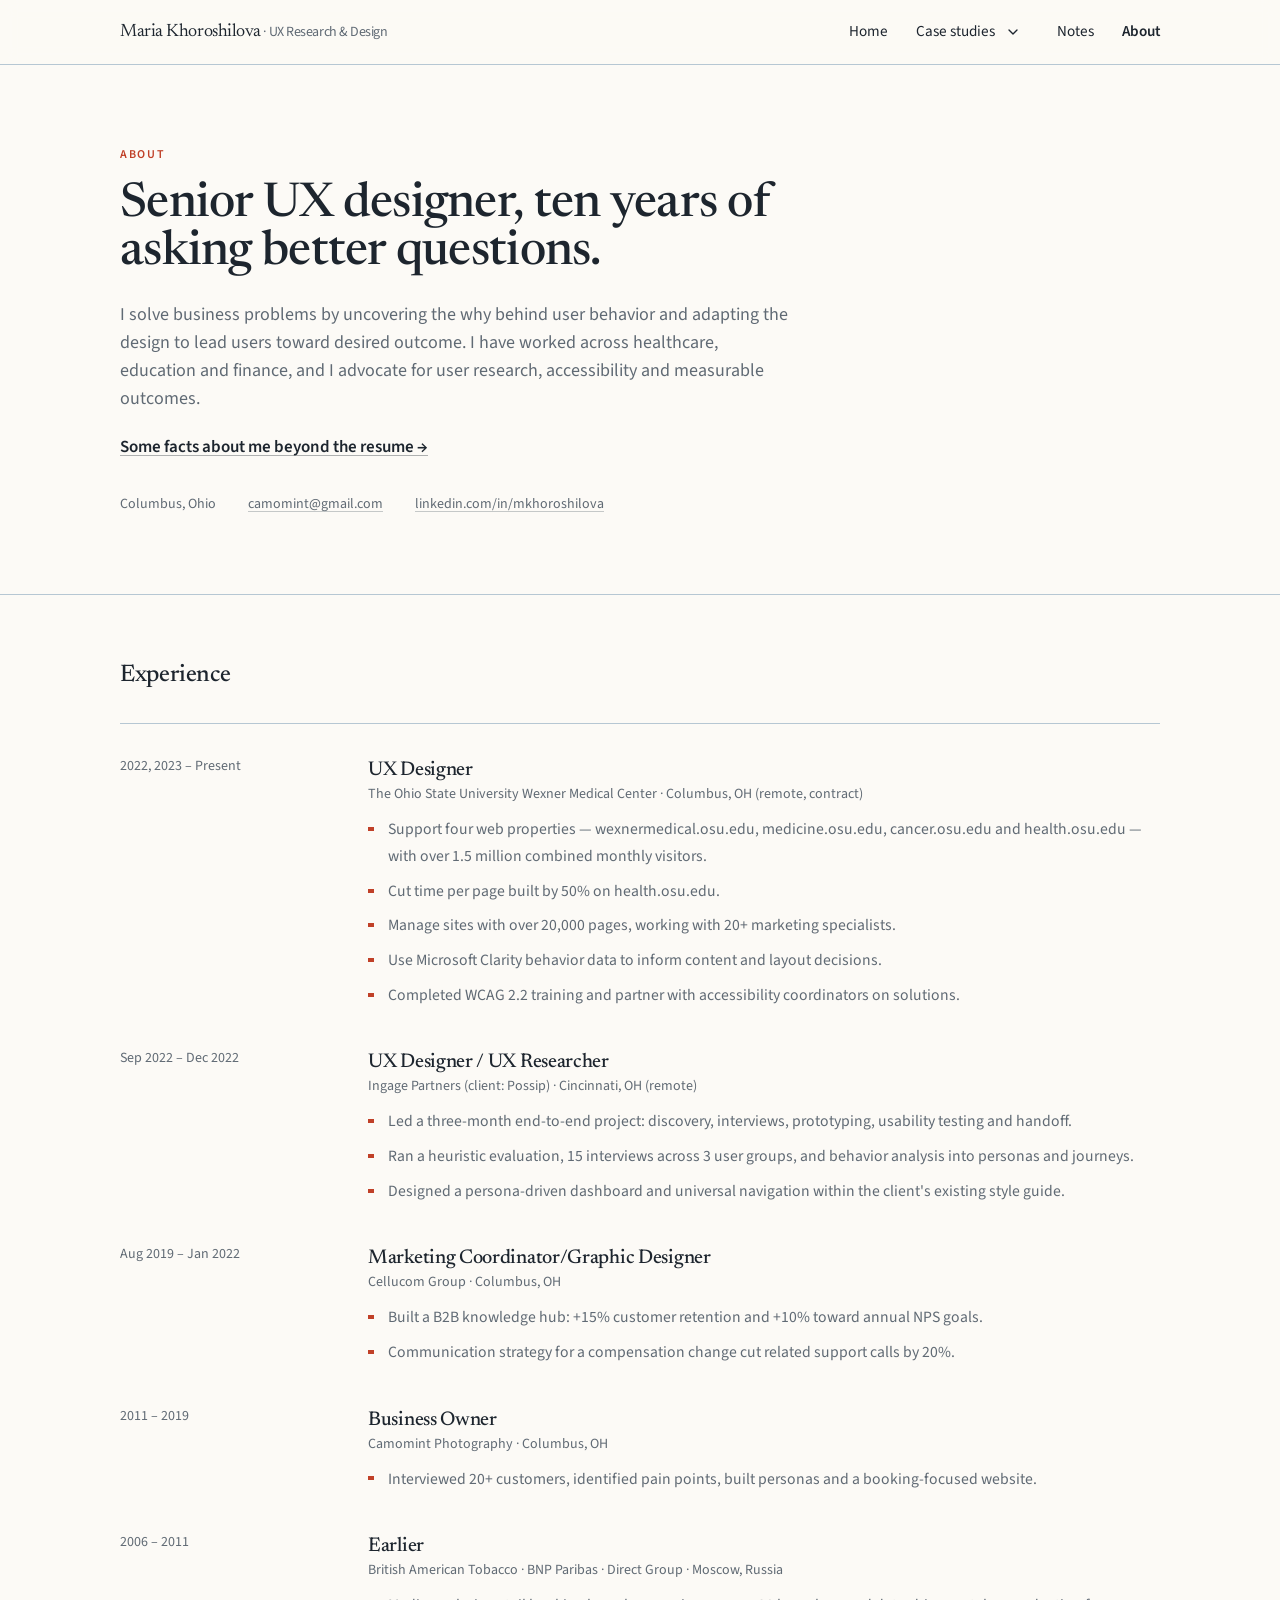
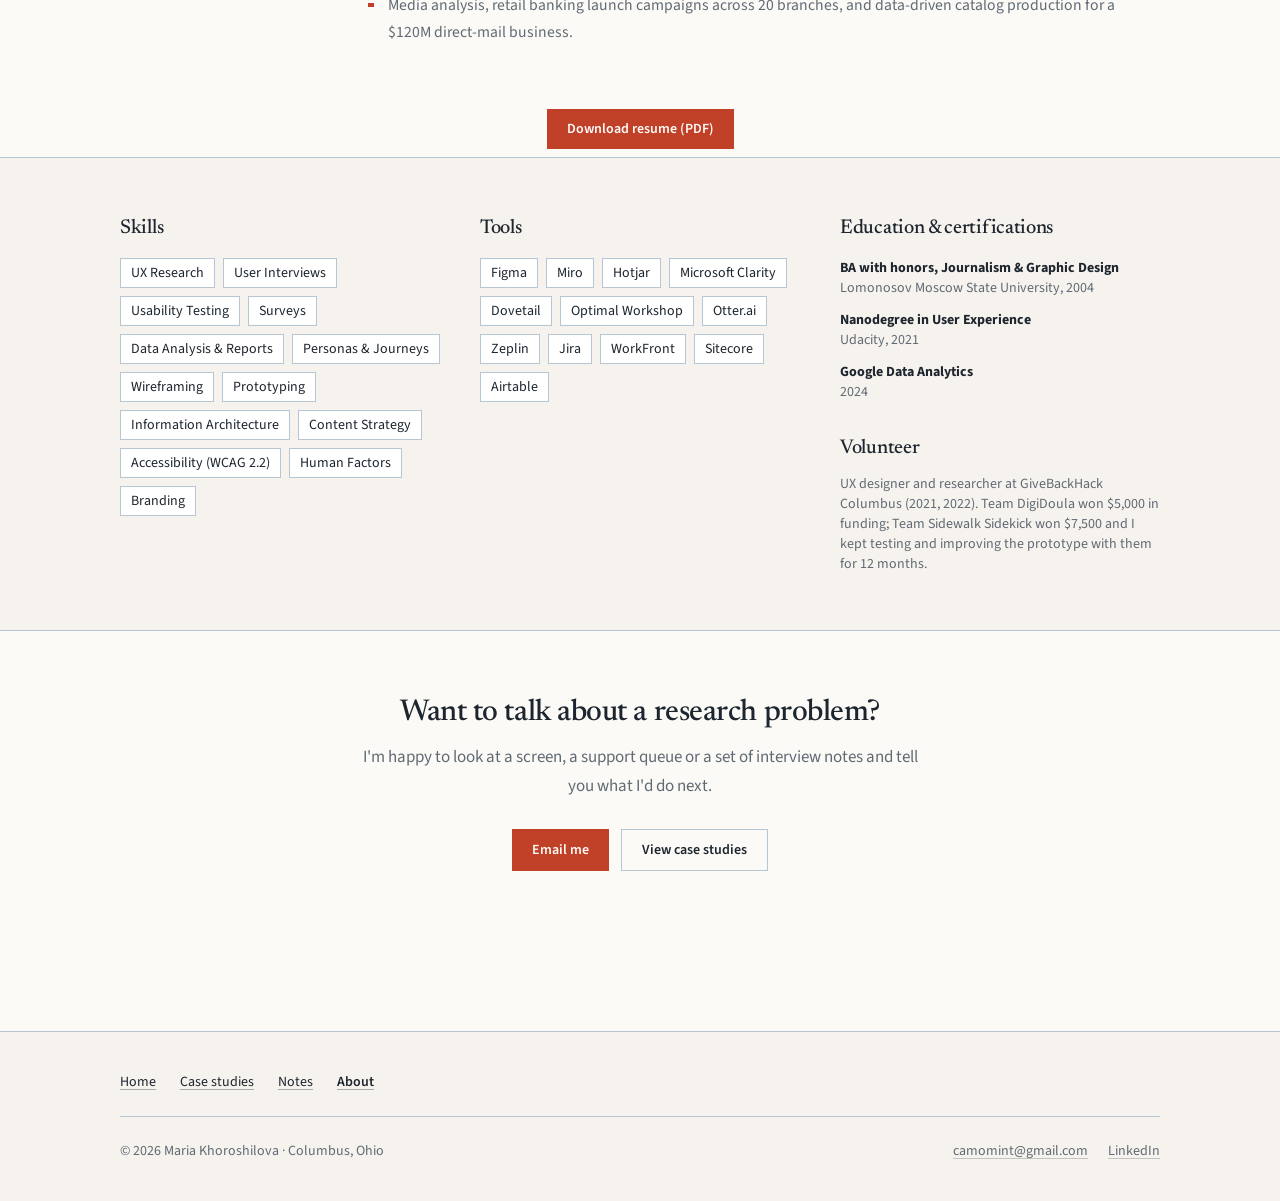
==== about/index.html @ 70b1d80d "Add files via upload Initial static website" ====
<!DOCTYPE html>
<html lang="en" data-tsd-source="/src/routes/__root.tsx:110:5"><head data-tsd-source="/src/routes/__root.tsx:111:7"><meta charset="utf-8"><meta name="viewport" content="width=device-width, initial-scale=1"><link rel="stylesheet" href="https://fonts.googleapis.com/css2?family=Newsreader:ital,opsz,wght@0,6..72,300..700;1,6..72,300..600&amp;family=Source+Sans+3:ital,wght@0,300..700;1,400&amp;display=swap" data-precedence="default"><title>About Maria Khoroshilova — UX Designer &amp; Researcher</title><meta name="author" content="Maria Khoroshilova"><meta name="description" content="Ten-plus years in UX research and design across healthcare, education and finance. Experience, tools, certifications and how I work."><meta property="og:title" content="About Maria Khoroshilova — UX Designer &amp; Researcher"><meta property="og:description" content="Ten-plus years in UX research and design across healthcare, education and finance."><meta property="og:type" content="website"><meta name="twitter:card" content="summary_large_image"><link rel="icon" href="../favicon.ico" type="image/x-icon"><link rel="preconnect" href="https://fonts.googleapis.com"><link rel="preconnect" href="https://fonts.gstatic.com" crossorigin="anonymous"><link rel="stylesheet" href="../assets/styles.css"></head><body data-tsd-source="/src/routes/__root.tsx:114:7"><div class="flex min-h-dvh flex-col" data-tsd-source="/src/routes/__root.tsx:127:7"><a href="#main-content" class="sr-only focus:not-sr-only focus:absolute focus:left-4 focus:top-4 focus:z-50 focus:rounded-sm focus:bg-primary focus:px-4 focus:py-2 focus:text-sm focus:font-semibold focus:text-primary-foreground" data-tsd-source="/src/routes/__root.tsx:128:9">Skip to main content</a><header class="border-b border-rule bg-background/90 backdrop-blur sticky top-0 z-40" data-tsd-source="/src/components/site-chrome.tsx:23:5"><div class="container-page flex h-16 items-center justify-between gap-6" data-tsd-source="/src/components/site-chrome.tsx:24:7"><a aria-label="Maria Khoroshilova — home" class="font-serif text-lg tracking-tight" data-tsd-source="/src/components/site-chrome.tsx:25:9" href="../index.html">Maria Khoroshilova<span class="hidden sm:inline text-muted-foreground font-sans text-sm" data-tsd-source="/src/components/site-chrome.tsx:31:11"> <!-- -->· UX Research &amp; Design</span></a><nav aria-label="Main" class="hidden md:flex items-center gap-7 text-[0.95rem]" data-tsd-source="/src/components/site-chrome.tsx:37:9"><a class="text-foreground hover:text-primary transition-colors" data-tsd-source="/src/components/site-chrome.tsx:63:15" href="../index.html">Home</a><div class="flex items-center gap-0.5 relative" data-tsd-source="/src/components/site-chrome.tsx:43:15"><a class="text-foreground hover:text-primary transition-colors" data-tsd-source="/src/components/site-chrome.tsx:44:17" href="../case-studies/index.html">Case studies</a><button class="inline-flex items-center justify-center gap-2 whitespace-nowrap rounded-md text-sm font-medium cursor-pointer transition-colors focus-visible:outline-none focus-visible:ring-1 focus-visible:ring-ring disabled:pointer-events-none disabled:opacity-50 disabled:cursor-not-allowed [&amp;_svg]:pointer-events-none [&amp;_svg]:size-4 [&amp;_svg]:shrink-0 h-8 w-8 text-foreground hover:bg-surface hover:text-primary" aria-label="Open case studies menu" data-tsd-source="/src/components/site-chrome.tsx:49:21" type="button" aria-haspopup="menu" aria-expanded="false" aria-controls="studies-menu" id="studies-trigger"><svg xmlns="http://www.w3.org/2000/svg" width="24" height="24" viewBox="0 0 24 24" fill="none" stroke="currentColor" stroke-width="2" stroke-linecap="round" stroke-linejoin="round" class="lucide lucide-chevron-down" aria-hidden="true" data-tsd-source="/src/components/site-chrome.tsx:50:23"><path d="m6 9 6 6 6-6"></path></svg></button><div id="studies-menu" role="menu" hidden="" class="absolute left-0 top-full z-50 mt-1 min-w-64 rounded-md border border-rule bg-background p-2 text-foreground shadow-md"><a role="menuitem" href="../work/possip/index.html" class="block rounded-sm px-3 py-2 text-sm text-foreground hover:bg-surface focus:bg-surface outline-none">Navigation: Research and design</a><a role="menuitem" href="../work/clinician-well-being-summit/index.html" class="block rounded-sm px-3 py-2 text-sm text-foreground hover:bg-surface focus:bg-surface outline-none">Adapting to design system</a></div></div><a class="text-foreground hover:text-primary transition-colors" data-tsd-source="/src/components/site-chrome.tsx:63:15" href="../blog/index.html">Notes</a><a class="text-foreground hover:text-primary transition-colors" data-tsd-source="/src/components/site-chrome.tsx:63:15" href="../about/index.html">About</a></nav><button class="inline-flex items-center justify-center gap-2 whitespace-nowrap rounded-md text-sm font-medium cursor-pointer transition-colors focus-visible:outline-none focus-visible:ring-1 focus-visible:ring-ring disabled:pointer-events-none disabled:opacity-50 disabled:cursor-not-allowed [&amp;_svg]:pointer-events-none [&amp;_svg]:size-4 [&amp;_svg]:shrink-0 border shadow-sm hover:bg-accent hover:text-accent-foreground h-9 w-9 md:hidden border-rule bg-background text-foreground" type="button" aria-expanded="false" aria-controls="mobile-nav" aria-label="Open navigation menu" data-tsd-source="/src/components/site-chrome.tsx:70:9"><svg xmlns="http://www.w3.org/2000/svg" width="24" height="24" viewBox="0 0 24 24" fill="none" stroke="currentColor" stroke-width="2" stroke-linecap="round" stroke-linejoin="round" class="lucide lucide-menu" aria-hidden="true" data-tsd-source="/src/components/site-chrome.tsx:80:46"><path d="M4 5h16"></path><path d="M4 12h16"></path><path d="M4 19h16"></path></svg></button></div><nav hidden id="mobile-nav" aria-label="Mobile" class="md:hidden border-t border-rule bg-background" data-tsd-source="/src/components/site-chrome.tsx:85:9"><div class="container-page flex flex-col py-2" data-tsd-source="/src/components/site-chrome.tsx:90:11"><div class="flex flex-col" data-tsd-source="/src/components/site-chrome.tsx:92:15"><a class="py-2 text-foreground" data-tsd-source="/src/components/site-chrome.tsx:93:15" href="../index.html">Home</a></div><div class="flex flex-col" data-tsd-source="/src/components/site-chrome.tsx:92:15"><a class="py-2 text-foreground" data-tsd-source="/src/components/site-chrome.tsx:93:15" href="../case-studies/index.html">Case studies</a><div class="flex flex-col border-l border-rule pl-4" data-tsd-source="/src/components/site-chrome.tsx:103:17"><a class="py-2 text-sm text-foreground" data-tsd-source="/src/components/site-chrome.tsx:105:21" href="../work/possip/index.html">Navigation: Research and design</a><a class="py-2 text-sm text-foreground" data-tsd-source="/src/components/site-chrome.tsx:105:21" href="../work/clinician-well-being-summit/index.html">Adapting to design system</a></div></div><div class="flex flex-col" data-tsd-source="/src/components/site-chrome.tsx:92:15"><a class="py-2 text-foreground" data-tsd-source="/src/components/site-chrome.tsx:93:15" href="../blog/index.html">Notes</a></div><div class="flex flex-col" data-tsd-source="/src/components/site-chrome.tsx:92:15"><a class="py-2 text-foreground" data-tsd-source="/src/components/site-chrome.tsx:93:15" href="../about/index.html">About</a></div></div></nav></header><main id="main-content" tabindex="-1" class="flex-1" data-tsd-source="/src/routes/__root.tsx:135:9"><!--$--><section aria-labelledby="about-intro" class="border-b border-rule" data-tsd-source="/src/routes/about.tsx:115:7"><div class="container-page py-16 md:py-20" data-tsd-source="/src/routes/about.tsx:116:9"><p class="eyebrow" data-tsd-source="/src/routes/about.tsx:117:11">About</p><h1 id="about-intro" class="mt-4 max-w-3xl text-4xl md:text-5xl" data-tsd-source="/src/routes/about.tsx:118:11">Senior UX designer, ten years of asking better questions.</h1><p class="mt-6 max-w-2xl text-lg text-muted-foreground" data-tsd-source="/src/routes/about.tsx:121:11">I solve business problems by uncovering the why behind user behavior and adapting the design to lead users toward desired outcome. I have worked across healthcare, education and finance, and I advocate for user research, accessibility and measurable outcomes.</p><p class="mt-5" data-tsd-source="/src/routes/about.tsx:127:11"><a class="font-semibold link-underline" data-tsd-source="/src/routes/about.tsx:128:13" href="../blog/some-facts-about-me-beyond-the-resume/index.html">Some facts about me beyond the resume →</a></p><div class="mt-8 flex flex-wrap gap-x-8 gap-y-2 text-sm text-muted-foreground" data-tsd-source="/src/routes/about.tsx:136:11"><span data-tsd-source="/src/routes/about.tsx:137:13">Columbus, Ohio</span><a class="link-underline" href="mailto:camomint@gmail.com" data-tsd-source="/src/routes/about.tsx:138:13">camomint@gmail.com</a><a class="link-underline" href="https://www.linkedin.com/in/mkhoroshilova" target="_blank" rel="noreferrer" aria-label="LinkedIn profile of Maria Khoroshilova (opens in a new tab)" data-tsd-source="/src/routes/about.tsx:141:13">linkedin.com/in/mkhoroshilova</a></div></div></section><section aria-labelledby="about-experience" class="container-page py-16" data-tsd-source="/src/routes/about.tsx:154:7"><h2 id="about-experience" class="text-2xl" data-tsd-source="/src/routes/about.tsx:155:9">Experience</h2><ol class="mt-8 space-y-10 border-t border-rule pt-8" data-tsd-source="/src/routes/about.tsx:156:9"><li class="grid gap-3 md:grid-cols-[13rem_1fr] md:gap-10" data-tsd-source="/src/routes/about.tsx:158:13"><div class="text-sm text-muted-foreground" data-tsd-source="/src/routes/about.tsx:159:15">2022, 2023 – Present</div><div data-tsd-source="/src/routes/about.tsx:160:15"><h3 class="text-xl" data-tsd-source="/src/routes/about.tsx:161:17">UX Designer</h3><p class="text-sm text-muted-foreground" data-tsd-source="/src/routes/about.tsx:162:17">The Ohio State University Wexner Medical Center<!-- --> · <!-- -->Columbus, OH (remote, contract)</p><ul class="mt-3 space-y-2 text-[0.98rem] text-muted-foreground" data-tsd-source="/src/routes/about.tsx:165:17"><li class="relative pl-5" data-tsd-source="/src/routes/about.tsx:167:21"><span class="absolute left-0 top-[0.7em] h-1 w-1.5 bg-primary" data-tsd-source="/src/routes/about.tsx:168:23"></span>Support four web properties — wexnermedical.osu.edu, medicine.osu.edu, cancer.osu.edu and health.osu.edu — with over 1.5 million combined monthly visitors.</li><li class="relative pl-5" data-tsd-source="/src/routes/about.tsx:167:21"><span class="absolute left-0 top-[0.7em] h-1 w-1.5 bg-primary" data-tsd-source="/src/routes/about.tsx:168:23"></span>Cut time per page built by 50% on health.osu.edu.</li><li class="relative pl-5" data-tsd-source="/src/routes/about.tsx:167:21"><span class="absolute left-0 top-[0.7em] h-1 w-1.5 bg-primary" data-tsd-source="/src/routes/about.tsx:168:23"></span>Manage sites with over 20,000 pages, working with 20+ marketing specialists.</li><li class="relative pl-5" data-tsd-source="/src/routes/about.tsx:167:21"><span class="absolute left-0 top-[0.7em] h-1 w-1.5 bg-primary" data-tsd-source="/src/routes/about.tsx:168:23"></span>Use Microsoft Clarity behavior data to inform content and layout decisions.</li><li class="relative pl-5" data-tsd-source="/src/routes/about.tsx:167:21"><span class="absolute left-0 top-[0.7em] h-1 w-1.5 bg-primary" data-tsd-source="/src/routes/about.tsx:168:23"></span>Completed WCAG 2.2 training and partner with accessibility coordinators on solutions.</li></ul></div></li><li class="grid gap-3 md:grid-cols-[13rem_1fr] md:gap-10" data-tsd-source="/src/routes/about.tsx:158:13"><div class="text-sm text-muted-foreground" data-tsd-source="/src/routes/about.tsx:159:15">Sep 2022 – Dec 2022</div><div data-tsd-source="/src/routes/about.tsx:160:15"><h3 class="text-xl" data-tsd-source="/src/routes/about.tsx:161:17">UX Designer / UX Researcher</h3><p class="text-sm text-muted-foreground" data-tsd-source="/src/routes/about.tsx:162:17">Ingage Partners (client: Possip)<!-- --> · <!-- -->Cincinnati, OH (remote)</p><ul class="mt-3 space-y-2 text-[0.98rem] text-muted-foreground" data-tsd-source="/src/routes/about.tsx:165:17"><li class="relative pl-5" data-tsd-source="/src/routes/about.tsx:167:21"><span class="absolute left-0 top-[0.7em] h-1 w-1.5 bg-primary" data-tsd-source="/src/routes/about.tsx:168:23"></span>Led a three-month end-to-end project: discovery, interviews, prototyping, usability testing and handoff.</li><li class="relative pl-5" data-tsd-source="/src/routes/about.tsx:167:21"><span class="absolute left-0 top-[0.7em] h-1 w-1.5 bg-primary" data-tsd-source="/src/routes/about.tsx:168:23"></span>Ran a heuristic evaluation, 15 interviews across 3 user groups, and behavior analysis into personas and journeys.</li><li class="relative pl-5" data-tsd-source="/src/routes/about.tsx:167:21"><span class="absolute left-0 top-[0.7em] h-1 w-1.5 bg-primary" data-tsd-source="/src/routes/about.tsx:168:23"></span>Designed a persona-driven dashboard and universal navigation within the client's existing style guide.</li></ul></div></li><li class="grid gap-3 md:grid-cols-[13rem_1fr] md:gap-10" data-tsd-source="/src/routes/about.tsx:158:13"><div class="text-sm text-muted-foreground" data-tsd-source="/src/routes/about.tsx:159:15">Aug 2019 – Jan 2022</div><div data-tsd-source="/src/routes/about.tsx:160:15"><h3 class="text-xl" data-tsd-source="/src/routes/about.tsx:161:17">Marketing Coordinator/Graphic Designer</h3><p class="text-sm text-muted-foreground" data-tsd-source="/src/routes/about.tsx:162:17">Cellucom Group<!-- --> · <!-- -->Columbus, OH</p><ul class="mt-3 space-y-2 text-[0.98rem] text-muted-foreground" data-tsd-source="/src/routes/about.tsx:165:17"><li class="relative pl-5" data-tsd-source="/src/routes/about.tsx:167:21"><span class="absolute left-0 top-[0.7em] h-1 w-1.5 bg-primary" data-tsd-source="/src/routes/about.tsx:168:23"></span>Built a B2B knowledge hub: +15% customer retention and +10% toward annual NPS goals.</li><li class="relative pl-5" data-tsd-source="/src/routes/about.tsx:167:21"><span class="absolute left-0 top-[0.7em] h-1 w-1.5 bg-primary" data-tsd-source="/src/routes/about.tsx:168:23"></span>Communication strategy for a compensation change cut related support calls by 20%.</li></ul></div></li><li class="grid gap-3 md:grid-cols-[13rem_1fr] md:gap-10" data-tsd-source="/src/routes/about.tsx:158:13"><div class="text-sm text-muted-foreground" data-tsd-source="/src/routes/about.tsx:159:15">2011 – 2019</div><div data-tsd-source="/src/routes/about.tsx:160:15"><h3 class="text-xl" data-tsd-source="/src/routes/about.tsx:161:17">Business Owner</h3><p class="text-sm text-muted-foreground" data-tsd-source="/src/routes/about.tsx:162:17">Camomint Photography<!-- --> · <!-- -->Columbus, OH</p><ul class="mt-3 space-y-2 text-[0.98rem] text-muted-foreground" data-tsd-source="/src/routes/about.tsx:165:17"><li class="relative pl-5" data-tsd-source="/src/routes/about.tsx:167:21"><span class="absolute left-0 top-[0.7em] h-1 w-1.5 bg-primary" data-tsd-source="/src/routes/about.tsx:168:23"></span>Interviewed 20+ customers, identified pain points, built personas and a booking-focused website.</li></ul></div></li><li class="grid gap-3 md:grid-cols-[13rem_1fr] md:gap-10" data-tsd-source="/src/routes/about.tsx:158:13"><div class="text-sm text-muted-foreground" data-tsd-source="/src/routes/about.tsx:159:15">2006 – 2011</div><div data-tsd-source="/src/routes/about.tsx:160:15"><h3 class="text-xl" data-tsd-source="/src/routes/about.tsx:161:17">Earlier</h3><p class="text-sm text-muted-foreground" data-tsd-source="/src/routes/about.tsx:162:17">British American Tobacco · BNP Paribas · Direct Group<!-- --> · <!-- -->Moscow, Russia</p><ul class="mt-3 space-y-2 text-[0.98rem] text-muted-foreground" data-tsd-source="/src/routes/about.tsx:165:17"><li class="relative pl-5" data-tsd-source="/src/routes/about.tsx:167:21"><span class="absolute left-0 top-[0.7em] h-1 w-1.5 bg-primary" data-tsd-source="/src/routes/about.tsx:168:23"></span>Media analysis, retail banking launch campaigns across 20 branches, and data-driven catalog production for a $120M direct-mail business.</li></ul></div></li></ol></section><section aria-label="Resume download" class="container-page pb-2 text-center" data-tsd-source="/src/routes/about.tsx:179:7"><a href="https://drive.google.com/file/d/12G4eCzjR4wd1dJ0_oxRbsht9quJ2UqW6/view?usp=sharing" target="_blank" rel="noreferrer" aria-label="Download resume as PDF from Google Drive (opens in a new tab)" class="inline-flex items-center rounded-sm bg-primary px-5 py-2.5 text-sm font-semibold text-primary-foreground hover:opacity-90 " data-tsd-source="/src/components/resume-button.tsx:6:5">Download resume (PDF)</a></section><section aria-label="Skills, tools, education and volunteering" class="border-y border-rule bg-surface" data-tsd-source="/src/routes/about.tsx:184:7"><div class="container-page grid gap-10 py-14 md:grid-cols-3" data-tsd-source="/src/routes/about.tsx:185:9"><div data-tsd-source="/src/routes/about.tsx:186:11"><h2 class="text-xl" data-tsd-source="/src/routes/about.tsx:187:13">Skills</h2><ul class="mt-4 flex flex-wrap gap-2 text-sm" data-tsd-source="/src/routes/about.tsx:188:13"><li class="border border-rule bg-card px-2.5 py-1" data-tsd-source="/src/routes/about.tsx:190:17">UX Research</li><li class="border border-rule bg-card px-2.5 py-1" data-tsd-source="/src/routes/about.tsx:190:17">User Interviews</li><li class="border border-rule bg-card px-2.5 py-1" data-tsd-source="/src/routes/about.tsx:190:17">Usability Testing</li><li class="border border-rule bg-card px-2.5 py-1" data-tsd-source="/src/routes/about.tsx:190:17">Surveys</li><li class="border border-rule bg-card px-2.5 py-1" data-tsd-source="/src/routes/about.tsx:190:17">Data Analysis &amp; Reports</li><li class="border border-rule bg-card px-2.5 py-1" data-tsd-source="/src/routes/about.tsx:190:17">Personas &amp; Journeys</li><li class="border border-rule bg-card px-2.5 py-1" data-tsd-source="/src/routes/about.tsx:190:17">Wireframing</li><li class="border border-rule bg-card px-2.5 py-1" data-tsd-source="/src/routes/about.tsx:190:17">Prototyping</li><li class="border border-rule bg-card px-2.5 py-1" data-tsd-source="/src/routes/about.tsx:190:17">Information Architecture</li><li class="border border-rule bg-card px-2.5 py-1" data-tsd-source="/src/routes/about.tsx:190:17">Content Strategy</li><li class="border border-rule bg-card px-2.5 py-1" data-tsd-source="/src/routes/about.tsx:190:17">Accessibility (WCAG 2.2)</li><li class="border border-rule bg-card px-2.5 py-1" data-tsd-source="/src/routes/about.tsx:190:17">Human Factors</li><li class="border border-rule bg-card px-2.5 py-1" data-tsd-source="/src/routes/about.tsx:190:17">Branding</li></ul></div><div data-tsd-source="/src/routes/about.tsx:196:11"><h2 class="text-xl" data-tsd-source="/src/routes/about.tsx:197:13">Tools</h2><ul class="mt-4 flex flex-wrap gap-2 text-sm" data-tsd-source="/src/routes/about.tsx:198:13"><li class="border border-rule bg-card px-2.5 py-1" data-tsd-source="/src/routes/about.tsx:200:17">Figma</li><li class="border border-rule bg-card px-2.5 py-1" data-tsd-source="/src/routes/about.tsx:200:17">Miro</li><li class="border border-rule bg-card px-2.5 py-1" data-tsd-source="/src/routes/about.tsx:200:17">Hotjar</li><li class="border border-rule bg-card px-2.5 py-1" data-tsd-source="/src/routes/about.tsx:200:17">Microsoft Clarity</li><li class="border border-rule bg-card px-2.5 py-1" data-tsd-source="/src/routes/about.tsx:200:17">Dovetail</li><li class="border border-rule bg-card px-2.5 py-1" data-tsd-source="/src/routes/about.tsx:200:17">Optimal Workshop</li><li class="border border-rule bg-card px-2.5 py-1" data-tsd-source="/src/routes/about.tsx:200:17">Otter.ai</li><li class="border border-rule bg-card px-2.5 py-1" data-tsd-source="/src/routes/about.tsx:200:17">Zeplin</li><li class="border border-rule bg-card px-2.5 py-1" data-tsd-source="/src/routes/about.tsx:200:17">Jira</li><li class="border border-rule bg-card px-2.5 py-1" data-tsd-source="/src/routes/about.tsx:200:17">WorkFront</li><li class="border border-rule bg-card px-2.5 py-1" data-tsd-source="/src/routes/about.tsx:200:17">Sitecore</li><li class="border border-rule bg-card px-2.5 py-1" data-tsd-source="/src/routes/about.tsx:200:17">Airtable</li></ul></div><div data-tsd-source="/src/routes/about.tsx:206:11"><h2 class="text-xl" data-tsd-source="/src/routes/about.tsx:207:13">Education &amp; certifications</h2><ul class="mt-4 space-y-3 text-sm text-muted-foreground" data-tsd-source="/src/routes/about.tsx:208:13"><li data-tsd-source="/src/routes/about.tsx:209:15"><strong class="text-foreground" data-tsd-source="/src/routes/about.tsx:210:17">BA with honors, Journalism &amp; Graphic Design</strong><br data-tsd-source="/src/routes/about.tsx:213:17">Lomonosov Moscow State University, 2004</li><li data-tsd-source="/src/routes/about.tsx:216:15"><strong class="text-foreground" data-tsd-source="/src/routes/about.tsx:217:17">Nanodegree in User Experience</strong><br data-tsd-source="/src/routes/about.tsx:218:17">Udacity, 2021</li><li data-tsd-source="/src/routes/about.tsx:221:15"><strong class="text-foreground" data-tsd-source="/src/routes/about.tsx:222:17">Google Data Analytics</strong><br data-tsd-source="/src/routes/about.tsx:223:17">2024</li></ul><h2 class="mt-8 text-xl" data-tsd-source="/src/routes/about.tsx:227:13">Volunteer</h2><p class="mt-3 text-sm text-muted-foreground" data-tsd-source="/src/routes/about.tsx:228:13">UX designer and researcher at GiveBackHack Columbus (2021, 2022). Team DigiDoula won $5,000 in funding; Team Sidewalk Sidekick won $7,500 and I kept testing and improving the prototype with them for 12 months.</p></div></div></section><section aria-labelledby="about-contact" class="container-page py-16 text-center" data-tsd-source="/src/routes/about.tsx:237:7"><h2 id="about-contact" class="text-3xl" data-tsd-source="/src/routes/about.tsx:238:9">Want to talk about a research problem?</h2><p class="mx-auto mt-3 max-w-xl text-muted-foreground" data-tsd-source="/src/routes/about.tsx:239:9">I'm happy to look at a screen, a support queue or a set of interview notes and tell you what I'd do next.</p><div class="mt-7 flex flex-wrap justify-center gap-3" data-tsd-source="/src/routes/about.tsx:243:9"><a href="mailto:camomint@gmail.com" class="inline-flex items-center rounded-sm bg-primary px-5 py-2.5 text-sm font-semibold text-primary-foreground hover:opacity-90" data-tsd-source="/src/routes/about.tsx:244:11">Email me</a><a class="inline-flex items-center rounded-sm border border-rule px-5 py-2.5 text-sm font-semibold hover:bg-surface" data-tsd-source="/src/routes/about.tsx:250:11" href="../case-studies/index.html">View case studies</a></div></section><!--/$--></main><footer class="mt-24 border-t border-rule bg-surface" data-tsd-source="/src/components/site-chrome.tsx:122:5"><div class="container-page flex flex-col gap-6 py-10 text-sm text-muted-foreground" data-tsd-source="/src/components/site-chrome.tsx:123:7"><nav aria-label="Footer" class="flex flex-wrap gap-x-6 gap-y-2" data-tsd-source="/src/components/site-chrome.tsx:124:9"><a class="text-foreground link-underline hover:text-primary transition-colors" data-tsd-source="/src/components/site-chrome.tsx:126:13" href="../index.html">Home</a><a class="text-foreground link-underline hover:text-primary transition-colors" data-tsd-source="/src/components/site-chrome.tsx:126:13" href="../case-studies/index.html">Case studies</a><a class="text-foreground link-underline hover:text-primary transition-colors" data-tsd-source="/src/components/site-chrome.tsx:126:13" href="../blog/index.html">Notes</a><a class="text-foreground link-underline hover:text-primary transition-colors" data-tsd-source="/src/components/site-chrome.tsx:126:13" href="../about/index.html">About</a></nav><div class="flex flex-col gap-4 border-t border-rule pt-6 sm:flex-row sm:items-center sm:justify-between" data-tsd-source="/src/components/site-chrome.tsx:137:9"><p data-tsd-source="/src/components/site-chrome.tsx:138:9">© <!-- -->2026<!-- --> Maria Khoroshilova · Columbus, Ohio</p><nav aria-label="Contact" class="flex flex-wrap gap-5" data-tsd-source="/src/components/site-chrome.tsx:139:9"><a class="link-underline" href="mailto:camomint@gmail.com" aria-label="Email Maria at camomint@gmail.com" data-tsd-source="/src/components/site-chrome.tsx:140:11">camomint@gmail.com</a><a class="link-underline" href="https://www.linkedin.com/in/mkhoroshilova" target="_blank" rel="noreferrer" aria-label="LinkedIn profile of Maria Khoroshilova (opens in a new tab)" data-tsd-source="/src/components/site-chrome.tsx:147:11">LinkedIn</a></nav></div></div></footer></div><script src="../assets/site.js" defer></script></body></html>
---- assets/styles.css ----
@layer properties {
  @supports (((-webkit-hyphens: none)) and (not (margin-trim: inline))) or ((-moz-orient: inline) and (not (color: rgb(from red r g b)))) {
  *, ::before, ::after, ::backdrop { --tw-translate-x: 0; --tw-translate-y: 0; --tw-translate-z: 0; --tw-rotate-x: initial; --tw-rotate-y: initial; --tw-rotate-z: initial; --tw-skew-x: initial; --tw-skew-y: initial; --tw-space-y-reverse: 0; --tw-space-x-reverse: 0; --tw-divide-y-reverse: 0; --tw-border-style: solid; --tw-leading: initial; --tw-font-weight: initial; --tw-tracking: initial; --tw-ordinal: initial; --tw-slashed-zero: initial; --tw-numeric-figure: initial; --tw-numeric-spacing: initial; --tw-numeric-fraction: initial; --tw-shadow: 0 0 #0000; --tw-shadow-color: initial; --tw-shadow-alpha: 100%; --tw-inset-shadow: 0 0 #0000; --tw-inset-shadow-color: initial; --tw-inset-shadow-alpha: 100%; --tw-ring-color: initial; --tw-ring-shadow: 0 0 #0000; --tw-inset-ring-color: initial; --tw-inset-ring-shadow: 0 0 #0000; --tw-ring-inset: initial; --tw-ring-offset-width: 0px; --tw-ring-offset-color: #fff; --tw-ring-offset-shadow: 0 0 #0000; --tw-outline-style: solid; --tw-blur: initial; --tw-brightness: initial; --tw-contrast: initial; --tw-grayscale: initial; --tw-hue-rotate: initial; --tw-invert: initial; --tw-opacity: initial; --tw-saturate: initial; --tw-sepia: initial; --tw-drop-shadow: initial; --tw-drop-shadow-color: initial; --tw-drop-shadow-alpha: 100%; --tw-drop-shadow-size: initial; --tw-backdrop-blur: initial; --tw-backdrop-brightness: initial; --tw-backdrop-contrast: initial; --tw-backdrop-grayscale: initial; --tw-backdrop-hue-rotate: initial; --tw-backdrop-invert: initial; --tw-backdrop-opacity: initial; --tw-backdrop-saturate: initial; --tw-backdrop-sepia: initial; --tw-duration: initial; --tw-ease: initial; --tw-content: ""; --tw-animation-delay: 0s; --tw-animation-direction: normal; --tw-animation-duration: initial; --tw-animation-fill-mode: none; --tw-animation-iteration-count: 1; --tw-enter-blur: 0; --tw-enter-opacity: 1; --tw-enter-rotate: 0; --tw-enter-scale: 1; --tw-enter-translate-x: 0; --tw-enter-translate-y: 0; --tw-exit-blur: 0; --tw-exit-opacity: 1; --tw-exit-rotate: 0; --tw-exit-scale: 1; --tw-exit-translate-x: 0; --tw-exit-translate-y: 0; }
}
}
@layer theme {
  :root, :host { --font-sans: "Source Sans 3", -apple-system, "Segoe UI", sans-serif; --font-serif: "Newsreader", Georgia, "Times New Roman", serif; --font-mono: ui-monospace, SFMono-Regular, Menlo, Monaco, Consolas, "Liberation Mono",
      "Courier New", monospace; --color-black: #000; --color-white: #fff; --spacing: .25rem; --container-sm: 24rem; --container-md: 28rem; --container-lg: 32rem; --container-xl: 36rem; --container-2xl: 42rem; --container-3xl: 48rem; --text-xs: .75rem; --text-xs--line-height: calc(1 / .75); --text-sm: .875rem; --text-sm--line-height: calc(1.25 / .875); --text-base: 1rem; --text-base--line-height: calc(1.5 / 1); --text-lg: 1.125rem; --text-lg--line-height: calc(1.75 / 1.125); --text-xl: 1.25rem; --text-xl--line-height: calc(1.75 / 1.25); --text-2xl: 1.5rem; --text-2xl--line-height: calc(2 / 1.5); --text-3xl: 1.875rem; --text-3xl--line-height: calc(2.25 / 1.875); --text-4xl: 2.25rem; --text-4xl--line-height: calc(2.5 / 2.25); --text-5xl: 3rem; --text-5xl--line-height: 1; --font-weight-normal: 400; --font-weight-medium: 500; --font-weight-semibold: 600; --tracking-tight: -.025em; --tracking-widest: .1em; --leading-tight: 1.25; --leading-snug: 1.375; --leading-relaxed: 1.625; --ease-in-out: cubic-bezier(.4, 0, .2, 1); --animate-pulse: pulse 2s cubic-bezier(.4, 0, .6, 1) infinite; --aspect-video: 16 / 9; --default-transition-duration: .15s; --default-transition-timing-function: cubic-bezier(.4, 0, .2, 1); --default-font-family: "Source Sans 3", -apple-system, "Segoe UI", sans-serif; --default-mono-font-family: var(--font-mono); --color-background: var(--background); --color-foreground: var(--foreground); --color-primary: var(--primary); --color-muted-foreground: var(--muted-foreground); --color-border: var(--border); }
}
@layer base {
  *, ::after, ::before, ::backdrop { box-sizing: border-box; border: 0px solid; margin: 0px; padding: 0px; }
  ::file-selector-button { box-sizing: border-box; border: 0px solid; margin: 0px; padding: 0px; }
  html, :host { text-size-adjust: 100%; tab-size: 4; line-height: 1.5; font-family: var(--default-font-family, -apple-system, BlinkMacSystemFont, "Segoe UI", Roboto, "Helvetica Neue", "Noto Sans", Arial, sans-serif, "Apple Color Emoji", "Segoe UI Emoji", "Segoe UI Symbol", "Noto Color Emoji"); font-feature-settings: var(--default-font-feature-settings, normal); font-variation-settings: var(--default-font-variation-settings, normal); -webkit-tap-highlight-color: transparent; }
  hr { height: 0px; color: inherit; border-top-width: 1px; }
  abbr:where([title]) { text-decoration: underline dotted; }
  h1, h2, h3, h4, h5, h6 { font-size: inherit; font-weight: inherit; }
  a { color: inherit; text-decoration: inherit; }
  b, strong { font-weight: bolder; }
  code, kbd, samp, pre { font-family: var(--default-mono-font-family, ui-monospace, SFMono-Regular, Menlo, Monaco, Consolas, "Liberation Mono", "Courier New", monospace); font-feature-settings: var(--default-mono-font-feature-settings, normal); font-variation-settings: var(--default-mono-font-variation-settings, normal); font-size: 1em; }
  small { font-size: 80%; }
  sub, sup { vertical-align: baseline; font-size: 75%; line-height: 0; position: relative; }
  sub { bottom: -0.25em; }
  sup { top: -0.5em; }
  table { text-indent: 0px; border-color: inherit; border-collapse: collapse; }
  progress { vertical-align: baseline; }
  summary { display: list-item; }
  ol, ul, menu { list-style: none; }
  img, svg, video, canvas, audio, iframe, embed, object { vertical-align: middle; display: block; }
  img, video { max-width: 100%; height: auto; }
  button, input, select, optgroup, textarea { font: inherit; letter-spacing: inherit; color: inherit; opacity: 1; background-color: rgba(0, 0, 0, 0); border-radius: 0px; }
  ::file-selector-button { font: inherit; letter-spacing: inherit; color: inherit; opacity: 1; background-color: rgba(0, 0, 0, 0); border-radius: 0px; }
  :where(select:is([multiple], [size])) optgroup { font-weight: bolder; }
  :where(select:is([multiple], [size])) optgroup option { padding-inline-start: 20px; }
  ::file-selector-button { margin-inline-end: 4px; }
  ::placeholder { opacity: 1; }
  @supports (not ((-webkit-appearance: -apple-pay-button))) or (contain-intrinsic-size: 1px) {
  ::placeholder { color: currentcolor; }
  @supports (color: color-mix(in lab, red, red)) {
  ::placeholder { color: color-mix(in oklab, currentcolor, transparent); }
}
}
  textarea { resize: vertical; }
  ::-webkit-search-decoration { appearance: none; }
  ::-webkit-date-and-time-value { min-height: 1lh; text-align: inherit; }
  ::-webkit-datetime-edit { display: inline-flex; }
  ::-webkit-datetime-edit-fields-wrapper { padding: 0px; }
  ::-webkit-datetime-edit { padding-block: 0px; }
  ::-webkit-datetime-edit-year-field { padding-block: 0px; }
  ::-webkit-datetime-edit-month-field { padding-block: 0px; }
  ::-webkit-datetime-edit-day-field { padding-block: 0px; }
  ::-webkit-datetime-edit-hour-field { padding-block: 0px; }
  ::-webkit-datetime-edit-minute-field { padding-block: 0px; }
  ::-webkit-datetime-edit-second-field { padding-block: 0px; }
  ::-webkit-datetime-edit-millisecond-field { padding-block: 0px; }
  ::-webkit-datetime-edit-meridiem-field { padding-block: 0px; }
  ::-webkit-calendar-picker-indicator { line-height: 1; }
  button, input:where([type="button"], [type="reset"], [type="submit"]) { appearance: button; }
  ::file-selector-button { appearance: button; }
  ::-webkit-inner-spin-button { height: auto; }
  ::-webkit-outer-spin-button { height: auto; }
  [hidden]:where(:not([hidden="until-found"])) { display: none !important; }
  * { border-color: var(--color-border); }
  body { background-color: var(--color-background); color: var(--color-foreground); font-family: var(--font-sans); -webkit-font-smoothing: antialiased; font-size: 1.0625rem; line-height: 1.7; overflow-x: hidden; }
  h1, h2, h3, h4 { font-family: var(--font-serif); letter-spacing: -0.015em; color: var(--color-foreground); font-weight: 500; }
  ::selection { background: var(--primary); }
  @supports (color: color-mix(in lab, red, red)) {
  ::selection { background: color-mix(in oklab, var(--primary) 22%, transparent); }
}
}
@layer components;
@layer utilities {
  .pointer-events-none { pointer-events: none; }
  .invisible { visibility: hidden; }
  .visible { visibility: visible; }
  .sr-only { clip-path: inset(50%); white-space: nowrap; border-width: 0px; width: 1px; height: 1px; margin: -1px; padding: 0px; position: absolute; overflow: hidden; }
  .absolute { position: absolute; }
  .fixed { position: fixed; }
  .relative { position: relative; }
  .sticky { position: sticky; }
  .inset-0 { inset: 0px; }
  .inset-x-0 { inset-inline: 0px; }
  .inset-y-0 { inset-block: 0px; }
  .-top-12 { top: calc(var(--spacing) * -12); }
  .top-0 { top: 0px; }
  .top-1\.5 { top: calc(var(--spacing) * 1.5); }
  .top-1\/2 { top: 50%; }
  .top-3\.5 { top: calc(var(--spacing) * 3.5); }
  .top-4 { top: calc(var(--spacing) * 4); }
  .top-\[0\.7em\] { top: 0.7em; }
  .top-\[1px\] { top: 1px; }
  .top-\[50\%\] { top: 50%; }
  .top-\[60\%\] { top: 60%; }
  .top-full { top: 100%; }
  .-right-12 { right: calc(var(--spacing) * -12); }
  .right-0 { right: 0px; }
  .right-1 { right: var(--spacing); }
  .right-2 { right: calc(var(--spacing) * 2); }
  .right-3 { right: calc(var(--spacing) * 3); }
  .right-4 { right: calc(var(--spacing) * 4); }
  .-bottom-12 { bottom: calc(var(--spacing) * -12); }
  .bottom-0 { bottom: 0px; }
  .-left-12 { left: calc(var(--spacing) * -12); }
  .left-0 { left: 0px; }
  .left-1\/2 { left: 50%; }
  .left-2 { left: calc(var(--spacing) * 2); }
  .left-\[50\%\] { left: 50%; }
  .z-10 { z-index: 10; }
  .z-20 { z-index: 20; }
  .z-40 { z-index: 40; }
  .z-50 { z-index: 50; }
  .z-\[1\] { z-index: 1; }
  .z-\[100\] { z-index: 100; }
  .container-page { width: 100%; max-width: 68rem; margin-inline: auto; padding-inline: 1.5rem; }
  .container-prose { width: 100%; max-width: 44rem; margin-inline: auto; padding-inline: 1.5rem; }
  .-mx-1 { margin-inline: calc(var(--spacing) * -1); }
  .mx-2 { margin-inline: calc(var(--spacing) * 2); }
  .mx-3\.5 { margin-inline: calc(var(--spacing) * 3.5); }
  .mx-auto { margin-inline: auto; }
  .article-body { color: var(--foreground); font-size: 1.125rem; line-height: 1.8; }
  @supports (color: color-mix(in lab, red, red)) {
  .article-body { color: color-mix(in oklab, var(--foreground) 92%, transparent); }
}
  .article-body p { margin-block: 1.15em; }
  .article-body h2 { margin-top: 2.2em; margin-bottom: 0.5em; font-size: 1.6rem; }
  .article-body h3 { margin-top: 1.8em; margin-bottom: 0.4em; font-size: 1.25rem; }
  .article-body ul { margin-block: 1.15em; padding-left: 1.35em; list-style: outside; }
  .article-body ol { margin-block: 1.15em; padding-left: 1.35em; list-style: decimal; }
  .article-body li { margin-block: 0.4em; }
  .article-body li ul { margin-block: 0.35em; list-style: circle; }
  .article-body blockquote { border-left: 3px solid var(--color-primary); font-family: var(--font-serif); color: var(--color-muted-foreground); margin-block: 1.6em; padding-left: 1.1em; font-size: 1.25rem; font-style: italic; }
  .article-body strong { font-weight: 600; }
  .my-0 { margin-block: 0px; }
  .my-0\.5 { margin-block: calc(var(--spacing) * .5); }
  .my-1 { margin-block: var(--spacing); }
  .my-8 { margin-block: calc(var(--spacing) * 8); }
  .my-10 { margin-block: calc(var(--spacing) * 10); }
  .-mt-4 { margin-top: calc(var(--spacing) * -4); }
  .mt-0\.5 { margin-top: calc(var(--spacing) * .5); }
  .mt-1 { margin-top: var(--spacing); }
  .mt-1\.5 { margin-top: calc(var(--spacing) * 1.5); }
  .mt-2 { margin-top: calc(var(--spacing) * 2); }
  .mt-3 { margin-top: calc(var(--spacing) * 3); }
  .mt-4 { margin-top: calc(var(--spacing) * 4); }
  .mt-5 { margin-top: calc(var(--spacing) * 5); }
  .mt-6 { margin-top: calc(var(--spacing) * 6); }
  .mt-7 { margin-top: calc(var(--spacing) * 7); }
  .mt-8 { margin-top: calc(var(--spacing) * 8); }
  .mt-9 { margin-top: calc(var(--spacing) * 9); }
  .mt-10 { margin-top: calc(var(--spacing) * 10); }
  .mt-12 { margin-top: calc(var(--spacing) * 12); }
  .mt-16 { margin-top: calc(var(--spacing) * 16); }
  .mt-24 { margin-top: calc(var(--spacing) * 24); }
  .mt-auto { margin-top: auto; }
  .figure-breakout { box-sizing: border-box; width: 100vw; margin-left: calc(50% - 50vw); margin-right: calc(50% - 50vw); padding-inline: 1.5rem; }
  .mr-2 { margin-right: calc(var(--spacing) * 2); }
  .mb-1 { margin-bottom: var(--spacing); }
  .-ml-4 { margin-left: calc(var(--spacing) * -4); }
  .ml-1 { margin-left: var(--spacing); }
  .ml-auto { margin-left: auto; }
  .block { display: block; }
  .flex { display: flex; }
  .grid { display: grid; }
  .hidden { display: none; }
  .inline-block { display: inline-block; }
  .inline-flex { display: inline-flex; }
  .table { display: table; }
  .aspect-\[16\/10\] { aspect-ratio: 16 / 10; }
  .aspect-square { aspect-ratio: 1 / 1; }
  .aspect-video { aspect-ratio: var(--aspect-video); }
  .size-\(--cell-size\) { width: var(--cell-size); height: var(--cell-size); }
  .size-4 { width: calc(var(--spacing) * 4); height: calc(var(--spacing) * 4); }
  .h-\(--cell-size\) { height: var(--cell-size); }
  .h-1 { height: var(--spacing); }
  .h-1\.5 { height: calc(var(--spacing) * 1.5); }
  .h-2 { height: calc(var(--spacing) * 2); }
  .h-2\.5 { height: calc(var(--spacing) * 2.5); }
  .h-3 { height: calc(var(--spacing) * 3); }
  .h-3\.5 { height: calc(var(--spacing) * 3.5); }
  .h-4 { height: calc(var(--spacing) * 4); }
  .h-5 { height: calc(var(--spacing) * 5); }
  .h-7 { height: calc(var(--spacing) * 7); }
  .h-8 { height: calc(var(--spacing) * 8); }
  .h-9 { height: calc(var(--spacing) * 9); }
  .h-10 { height: calc(var(--spacing) * 10); }
  .h-11 { height: calc(var(--spacing) * 11); }
  .h-12 { height: calc(var(--spacing) * 12); }
  .h-16 { height: calc(var(--spacing) * 16); }
  .h-\[1px\] { height: 1px; }
  .h-\[var\(--radix-navigation-menu-viewport-height\)\] { height: var(--radix-navigation-menu-viewport-height); }
  .h-\[var\(--radix-select-trigger-height\)\] { height: var(--radix-select-trigger-height); }
  .h-auto { height: auto; }
  .h-full { height: 100%; }
  .h-px { height: 1px; }
  .h-svh { height: 100svh; }
  .max-h-\(--radix-context-menu-content-available-height\) { max-height: var(--radix-context-menu-content-available-height); }
  .max-h-\(--radix-select-content-available-height\) { max-height: var(--radix-select-content-available-height); }
  .max-h-\[92vh\] { max-height: 92vh; }
  .max-h-\[300px\] { max-height: 300px; }
  .max-h-\[var\(--radix-dropdown-menu-content-available-height\)\] { max-height: var(--radix-dropdown-menu-content-available-height); }
  .min-h-0 { min-height: 0px; }
  .min-h-\[60px\] { min-height: 60px; }
  .min-h-\[60vh\] { min-height: 60vh; }
  .min-h-dvh { min-height: 100dvh; }
  .min-h-svh { min-height: 100svh; }
  .w-\(--cell-size\) { width: var(--cell-size); }
  .w-\(--sidebar-width\) { width: var(--sidebar-width); }
  .w-0 { width: 0px; }
  .w-1 { width: var(--spacing); }
  .w-1\.5 { width: calc(var(--spacing) * 1.5); }
  .w-2 { width: calc(var(--spacing) * 2); }
  .w-2\.5 { width: calc(var(--spacing) * 2.5); }
  .w-3 { width: calc(var(--spacing) * 3); }
  .w-3\.5 { width: calc(var(--spacing) * 3.5); }
  .w-3\/4 { width: 75%; }
  .w-4 { width: calc(var(--spacing) * 4); }
  .w-5 { width: calc(var(--spacing) * 5); }
  .w-7 { width: calc(var(--spacing) * 7); }
  .w-8 { width: calc(var(--spacing) * 8); }
  .w-9 { width: calc(var(--spacing) * 9); }
  .w-10 { width: calc(var(--spacing) * 10); }
  .w-11 { width: calc(var(--spacing) * 11); }
  .w-64 { width: calc(var(--spacing) * 64); }
  .w-72 { width: calc(var(--spacing) * 72); }
  .w-\[1px\] { width: 1px; }
  .w-\[100px\] { width: 100px; }
  .w-auto { width: auto; }
  .w-fit { width: fit-content; }
  .w-full { width: 100%; }
  .w-max { width: max-content; }
  .w-px { width: 1px; }
  .max-w-\(--skeleton-width\) { max-width: var(--skeleton-width); }
  .max-w-2xl { max-width: var(--container-2xl); }
  .max-w-3xl { max-width: var(--container-3xl); }
  .max-w-\[95vw\] { max-width: 95vw; }
  .max-w-\[1400px\] { max-width: 1400px; }
  .max-w-\[2400px\] { max-width: 2400px; }
  .max-w-lg { max-width: var(--container-lg); }
  .max-w-max { max-width: max-content; }
  .max-w-md { max-width: var(--container-md); }
  .max-w-xl { max-width: var(--container-xl); }
  .min-w-\(--cell-size\) { min-width: var(--cell-size); }
  .min-w-0 { min-width: 0px; }
  .min-w-5 { min-width: calc(var(--spacing) * 5); }
  .min-w-8 { min-width: calc(var(--spacing) * 8); }
  .min-w-9 { min-width: calc(var(--spacing) * 9); }
  .min-w-10 { min-width: calc(var(--spacing) * 10); }
  .min-w-64 { min-width: calc(var(--spacing) * 64); }
  .min-w-\[8rem\] { min-width: 8rem; }
  .min-w-\[12rem\] { min-width: 12rem; }
  .min-w-\[46rem\] { min-width: 46rem; }
  .min-w-\[60rem\] { min-width: 60rem; }
  .min-w-\[var\(--radix-select-trigger-width\)\] { min-width: var(--radix-select-trigger-width); }
  .flex-1 { flex: 1 1 0%; }
  .shrink-0 { flex-shrink: 0; }
  .grow { flex-grow: 1; }
  .grow-0 { flex-grow: 0; }
  .basis-full { flex-basis: 100%; }
  .caption-bottom { caption-side: bottom; }
  .border-collapse { border-collapse: collapse; }
  .origin-\(--radix-context-menu-content-transform-origin\) { transform-origin: var(--radix-context-menu-content-transform-origin); }
  .origin-\(--radix-dropdown-menu-content-transform-origin\) { transform-origin: var(--radix-dropdown-menu-content-transform-origin); }
  .origin-\(--radix-hover-card-content-transform-origin\) { transform-origin: var(--radix-hover-card-content-transform-origin); }
  .origin-\(--radix-menubar-content-transform-origin\) { transform-origin: var(--radix-menubar-content-transform-origin); }
  .origin-\(--radix-popover-content-transform-origin\) { transform-origin: var(--radix-popover-content-transform-origin); }
  .origin-\(--radix-select-content-transform-origin\) { transform-origin: var(--radix-select-content-transform-origin); }
  .origin-\(--radix-tooltip-content-transform-origin\) { transform-origin: var(--radix-tooltip-content-transform-origin); }
  .-translate-x-1\/2 { --tw-translate-x: calc(calc(1 / 2 * 100%) * -1); translate: var(--tw-translate-x) var(--tw-translate-y); }
  .-translate-x-px { --tw-translate-x: -1px; translate: var(--tw-translate-x) var(--tw-translate-y); }
  .translate-x-\[-50\%\] { --tw-translate-x: -50%; translate: var(--tw-translate-x) var(--tw-translate-y); }
  .translate-x-px { --tw-translate-x: 1px; translate: var(--tw-translate-x) var(--tw-translate-y); }
  .-translate-y-1\/2 { --tw-translate-y: calc(calc(1 / 2 * 100%) * -1); translate: var(--tw-translate-x) var(--tw-translate-y); }
  .translate-y-\[-50\%\] { --tw-translate-y: -50%; translate: var(--tw-translate-x) var(--tw-translate-y); }
  .rotate-45 { rotate: 45deg; }
  .rotate-90 { rotate: 90deg; }
  .transform { transform: var(--tw-rotate-x, ) var(--tw-rotate-y, ) var(--tw-rotate-z, ) var(--tw-skew-x, ) var(--tw-skew-y, ); }
  .animate-caret-blink { animation: 1.25s ease-out 0s infinite normal none running caret-blink; }
  .animate-in { animation: enter var(--tw-animation-duration, var(--tw-duration, .15s))var(--tw-ease, ease)var(--tw-animation-delay, 0s)var(--tw-animation-iteration-count, 1)var(--tw-animation-direction, normal)var(--tw-animation-fill-mode, none); }
  .animate-pulse { animation: var(--animate-pulse); }
  .cursor-default { cursor: default; }
  .cursor-pointer { cursor: pointer; }
  .cursor-zoom-in { cursor: zoom-in; }
  .cursor-zoom-out { cursor: zoom-out; }
  .touch-none { touch-action: none; }
  .list-decimal { list-style-type: decimal; }
  .list-none { list-style-type: none; }
  .grid-cols-2 { grid-template-columns: repeat(2, minmax(0px, 1fr)); }
  .flex-col { flex-direction: column; }
  .flex-col-reverse { flex-direction: column-reverse; }
  .flex-row { flex-direction: row; }
  .flex-wrap { flex-wrap: wrap; }
  .place-content-center { place-content: center; }
  .items-baseline { align-items: baseline; }
  .items-center { align-items: center; }
  .items-end { align-items: flex-end; }
  .items-start { align-items: flex-start; }
  .items-stretch { align-items: stretch; }
  .justify-between { justify-content: space-between; }
  .justify-center { justify-content: center; }
  .gap-0\.5 { gap: calc(var(--spacing) * .5); }
  .gap-1 { gap: var(--spacing); }
  .gap-1\.5 { gap: calc(var(--spacing) * 1.5); }
  .gap-2 { gap: calc(var(--spacing) * 2); }
  .gap-3 { gap: calc(var(--spacing) * 3); }
  .gap-4 { gap: calc(var(--spacing) * 4); }
  .gap-5 { gap: calc(var(--spacing) * 5); }
  .gap-6 { gap: calc(var(--spacing) * 6); }
  .gap-7 { gap: calc(var(--spacing) * 7); }
  .gap-8 { gap: calc(var(--spacing) * 8); }
  .gap-10 { gap: calc(var(--spacing) * 10); }
  .gap-12 { gap: calc(var(--spacing) * 12); }
  :where(.space-y-1\.5 > :not(:last-child)) { --tw-space-y-reverse: 0; margin-block-start: calc(calc(var(--spacing) * 1.5) * var(--tw-space-y-reverse)); margin-block-end: calc(calc(var(--spacing) * 1.5) * calc(1 - var(--tw-space-y-reverse))); }
  :where(.space-y-2 > :not(:last-child)) { --tw-space-y-reverse: 0; margin-block-start: calc(calc(var(--spacing) * 2) * var(--tw-space-y-reverse)); margin-block-end: calc(calc(var(--spacing) * 2) * calc(1 - var(--tw-space-y-reverse))); }
  :where(.space-y-3 > :not(:last-child)) { --tw-space-y-reverse: 0; margin-block-start: calc(calc(var(--spacing) * 3) * var(--tw-space-y-reverse)); margin-block-end: calc(calc(var(--spacing) * 3) * calc(1 - var(--tw-space-y-reverse))); }
  :where(.space-y-4 > :not(:last-child)) { --tw-space-y-reverse: 0; margin-block-start: calc(calc(var(--spacing) * 4) * var(--tw-space-y-reverse)); margin-block-end: calc(calc(var(--spacing) * 4) * calc(1 - var(--tw-space-y-reverse))); }
  :where(.space-y-5 > :not(:last-child)) { --tw-space-y-reverse: 0; margin-block-start: calc(calc(var(--spacing) * 5) * var(--tw-space-y-reverse)); margin-block-end: calc(calc(var(--spacing) * 5) * calc(1 - var(--tw-space-y-reverse))); }
  :where(.space-y-10 > :not(:last-child)) { --tw-space-y-reverse: 0; margin-block-start: calc(calc(var(--spacing) * 10) * var(--tw-space-y-reverse)); margin-block-end: calc(calc(var(--spacing) * 10) * calc(1 - var(--tw-space-y-reverse))); }
  .gap-x-3 { column-gap: calc(var(--spacing) * 3); }
  .gap-x-6 { column-gap: calc(var(--spacing) * 6); }
  .gap-x-8 { column-gap: calc(var(--spacing) * 8); }
  :where(.space-x-1 > :not(:last-child)) { --tw-space-x-reverse: 0; margin-inline-start: calc(var(--spacing) * var(--tw-space-x-reverse)); margin-inline-end: calc(var(--spacing) * calc(1 - var(--tw-space-x-reverse))); }
  .gap-y-1 { row-gap: var(--spacing); }
  .gap-y-2 { row-gap: calc(var(--spacing) * 2); }
  .gap-y-7 { row-gap: calc(var(--spacing) * 7); }
  :where(.divide-y > :not(:last-child)) { --tw-divide-y-reverse: 0; border-bottom-style: var(--tw-border-style); border-top-style: var(--tw-border-style); border-top-width: calc(1px * var(--tw-divide-y-reverse)); border-bottom-width: calc(1px * calc(1 - var(--tw-divide-y-reverse))); }
  :where(.divide-rule > :not(:last-child)) { border-color: var(--rule); }
  .self-center { align-self: center; }
  .overflow-auto { overflow: auto; }
  .overflow-hidden { overflow: hidden; }
  .overflow-x-auto { overflow-x: auto; }
  .overflow-x-hidden { overflow-x: hidden; }
  .overflow-y-auto { overflow-y: auto; }
  .rounded-\[2px\] { border-radius: 2px; }
  .rounded-\[inherit\] { border-radius: inherit; }
  .rounded-full { border-radius: 3.40282e+38px; }
  .rounded-lg { border-radius: var(--radius); }
  .rounded-md { border-radius: calc(var(--radius) - 2px); }
  .rounded-none { border-radius: 0px; }
  .rounded-sm { border-radius: calc(var(--radius) - 4px); }
  .rounded-xl { border-radius: calc(var(--radius) + 4px); }
  .rounded-t-\[10px\] { border-top-left-radius: 10px; border-top-right-radius: 10px; }
  .rounded-l-md { border-top-left-radius: calc(var(--radius) - 2px); border-bottom-left-radius: calc(var(--radius) - 2px); }
  .rounded-tl-sm { border-top-left-radius: calc(var(--radius) - 4px); }
  .rounded-r-md { border-top-right-radius: calc(var(--radius) - 2px); border-bottom-right-radius: calc(var(--radius) - 2px); }
  .border { border-style: var(--tw-border-style); border-width: 1px; }
  .border-2 { border-style: var(--tw-border-style); border-width: 2px; }
  .border-\[1\.5px\] { border-style: var(--tw-border-style); border-width: 1.5px; }
  .border-y { border-block-style: var(--tw-border-style); border-block-width: 1px; }
  .border-t { border-top-style: var(--tw-border-style); border-top-width: 1px; }
  .border-t-2 { border-top-style: var(--tw-border-style); border-top-width: 2px; }
  .border-r { border-right-style: var(--tw-border-style); border-right-width: 1px; }
  .border-b { border-bottom-style: var(--tw-border-style); border-bottom-width: 1px; }
  .border-l { border-left-style: var(--tw-border-style); border-left-width: 1px; }
  .border-l-2 { border-left-style: var(--tw-border-style); border-left-width: 2px; }
  .border-dashed { --tw-border-style: dashed; border-style: dashed; }
  .border-\(--color-border\) { border-color: var(--color-border); }
  .border-border\/50 { border-color: var(--border); }
  @supports (color: color-mix(in lab, red, red)) {
  .border-border\/50 { border-color: color-mix(in oklab, var(--border) 50%, transparent); }
}
  .border-destructive\/50 { border-color: var(--destructive); }
  @supports (color: color-mix(in lab, red, red)) {
  .border-destructive\/50 { border-color: color-mix(in oklab, var(--destructive) 50%, transparent); }
}
  .border-input { border-color: var(--input); }
  .border-primary { border-color: var(--primary); }
  .border-primary\/50 { border-color: var(--primary); }
  @supports (color: color-mix(in lab, red, red)) {
  .border-primary\/50 { border-color: color-mix(in oklab, var(--primary) 50%, transparent); }
}
  .border-rule { border-color: var(--rule); }
  .border-transparent { border-color: rgba(0, 0, 0, 0); }
  .border-t-transparent { border-top-color: rgba(0, 0, 0, 0); }
  .border-l-transparent { border-left-color: rgba(0, 0, 0, 0); }
  .bg-\(--color-bg\) { background-color: var(--color-bg); }
  .bg-accent { background-color: var(--accent); }
  .bg-background { background-color: var(--background); }
  .bg-background\/90 { background-color: var(--background); }
  @supports (color: color-mix(in lab, red, red)) {
  .bg-background\/90 { background-color: color-mix(in oklab, var(--background) 90%, transparent); }
}
  .bg-black\/80 { background-color: rgba(0, 0, 0, 0.8); }
  @supports (color: color-mix(in lab, red, red)) {
  .bg-black\/80 { background-color: color-mix(in oklab, var(--color-black) 80%, transparent); }
}
  .bg-black\/85 { background-color: rgba(0, 0, 0, 0.85); }
  @supports (color: color-mix(in lab, red, red)) {
  .bg-black\/85 { background-color: color-mix(in oklab, var(--color-black) 85%, transparent); }
}
  .bg-border { background-color: var(--border); }
  .bg-card { background-color: var(--card); }
  .bg-destructive { background-color: var(--destructive); }
  .bg-foreground { background-color: var(--foreground); }
  .bg-muted { background-color: var(--muted); }
  .bg-muted\/50 { background-color: var(--muted); }
  @supports (color: color-mix(in lab, red, red)) {
  .bg-muted\/50 { background-color: color-mix(in oklab, var(--muted) 50%, transparent); }
}
  .bg-popover { background-color: var(--popover); }
  .bg-primary { background-color: var(--primary); }
  .bg-primary\/10 { background-color: var(--primary); }
  @supports (color: color-mix(in lab, red, red)) {
  .bg-primary\/10 { background-color: color-mix(in oklab, var(--primary) 10%, transparent); }
}
  .bg-primary\/20 { background-color: var(--primary); }
  @supports (color: color-mix(in lab, red, red)) {
  .bg-primary\/20 { background-color: color-mix(in oklab, var(--primary) 20%, transparent); }
}
  .bg-secondary { background-color: var(--secondary); }
  .bg-surface { background-color: var(--surface); }
  .bg-transparent { background-color: rgba(0, 0, 0, 0); }
  .bg-white\/15 { background-color: rgba(255, 255, 255, 0.15); }
  @supports (color: color-mix(in lab, red, red)) {
  .bg-white\/15 { background-color: color-mix(in oklab, var(--color-white) 15%, transparent); }
}
  .fill-current { fill: currentcolor; }
  .fill-primary { fill: var(--primary); }
  .object-contain { object-fit: contain; }
  .p-0 { padding: 0px; }
  .p-1 { padding: var(--spacing); }
  .p-2 { padding: calc(var(--spacing) * 2); }
  .p-3 { padding: calc(var(--spacing) * 3); }
  .p-4 { padding: calc(var(--spacing) * 4); }
  .p-5 { padding: calc(var(--spacing) * 5); }
  .p-6 { padding: calc(var(--spacing) * 6); }
  .p-\[1px\] { padding: 1px; }
  .px-\(--cell-size\) { padding-inline: var(--cell-size); }
  .px-1 { padding-inline: var(--spacing); }
  .px-1\.5 { padding-inline: calc(var(--spacing) * 1.5); }
  .px-2 { padding-inline: calc(var(--spacing) * 2); }
  .px-2\.5 { padding-inline: calc(var(--spacing) * 2.5); }
  .px-3 { padding-inline: calc(var(--spacing) * 3); }
  .px-4 { padding-inline: calc(var(--spacing) * 4); }
  .px-5 { padding-inline: calc(var(--spacing) * 5); }
  .px-6 { padding-inline: calc(var(--spacing) * 6); }
  .px-8 { padding-inline: calc(var(--spacing) * 8); }
  .py-0\.5 { padding-block: calc(var(--spacing) * .5); }
  .py-1 { padding-block: var(--spacing); }
  .py-1\.5 { padding-block: calc(var(--spacing) * 1.5); }
  .py-2 { padding-block: calc(var(--spacing) * 2); }
  .py-2\.5 { padding-block: calc(var(--spacing) * 2.5); }
  .py-3 { padding-block: calc(var(--spacing) * 3); }
  .py-4 { padding-block: calc(var(--spacing) * 4); }
  .py-6 { padding-block: calc(var(--spacing) * 6); }
  .py-8 { padding-block: calc(var(--spacing) * 8); }
  .py-10 { padding-block: calc(var(--spacing) * 10); }
  .py-12 { padding-block: calc(var(--spacing) * 12); }
  .py-14 { padding-block: calc(var(--spacing) * 14); }
  .py-16 { padding-block: calc(var(--spacing) * 16); }
  .py-20 { padding-block: calc(var(--spacing) * 20); }
  .pt-0 { padding-top: 0px; }
  .pt-3 { padding-top: calc(var(--spacing) * 3); }
  .pt-4 { padding-top: calc(var(--spacing) * 4); }
  .pt-6 { padding-top: calc(var(--spacing) * 6); }
  .pt-8 { padding-top: calc(var(--spacing) * 8); }
  .pr-1 { padding-right: var(--spacing); }
  .pr-2 { padding-right: calc(var(--spacing) * 2); }
  .pr-2\.5 { padding-right: calc(var(--spacing) * 2.5); }
  .pr-8 { padding-right: calc(var(--spacing) * 8); }
  .pb-2 { padding-bottom: calc(var(--spacing) * 2); }
  .pb-3 { padding-bottom: calc(var(--spacing) * 3); }
  .pb-4 { padding-bottom: calc(var(--spacing) * 4); }
  .pl-2 { padding-left: calc(var(--spacing) * 2); }
  .pl-2\.5 { padding-left: calc(var(--spacing) * 2.5); }
  .pl-3 { padding-left: calc(var(--spacing) * 3); }
  .pl-4 { padding-left: calc(var(--spacing) * 4); }
  .pl-5 { padding-left: calc(var(--spacing) * 5); }
  .pl-6 { padding-left: calc(var(--spacing) * 6); }
  .pl-8 { padding-left: calc(var(--spacing) * 8); }
  .text-center { text-align: center; }
  .text-left { text-align: left; }
  .align-middle { vertical-align: middle; }
  .align-top { vertical-align: top; }
  .font-mono { font-family: var(--font-mono); }
  .font-sans { font-family: "Source Sans 3", -apple-system, "Segoe UI", sans-serif; }
  .font-serif { font-family: Newsreader, Georgia, "Times New Roman", serif; }
  .text-2xl { font-size: var(--text-2xl); line-height: var(--tw-leading, var(--text-2xl--line-height)); }
  .text-3xl { font-size: var(--text-3xl); line-height: var(--tw-leading, var(--text-3xl--line-height)); }
  .text-4xl { font-size: var(--text-4xl); line-height: var(--tw-leading, var(--text-4xl--line-height)); }
  .text-base { font-size: var(--text-base); line-height: var(--tw-leading, var(--text-base--line-height)); }
  .text-lg { font-size: var(--text-lg); line-height: var(--tw-leading, var(--text-lg--line-height)); }
  .text-sm { font-size: var(--text-sm); line-height: var(--tw-leading, var(--text-sm--line-height)); }
  .text-xl { font-size: var(--text-xl); line-height: var(--tw-leading, var(--text-xl--line-height)); }
  .text-xs { font-size: var(--text-xs); line-height: var(--tw-leading, var(--text-xs--line-height)); }
  .eyebrow { letter-spacing: 0.14em; text-transform: uppercase; color: var(--color-primary); font-size: 0.75rem; font-weight: 600; }
  .text-\[0\.8rem\] { font-size: 0.8rem; }
  .text-\[0\.95rem\] { font-size: 0.95rem; }
  .text-\[0\.98rem\] { font-size: 0.98rem; }
  .leading-\[1\.15\] { --tw-leading: 1.15; line-height: 1.15; }
  .leading-none { --tw-leading: 1; line-height: 1; }
  .leading-snug { --tw-leading: var(--leading-snug); line-height: var(--leading-snug); }
  .leading-tight { --tw-leading: var(--leading-tight); line-height: var(--leading-tight); }
  .font-medium { --tw-font-weight: var(--font-weight-medium); font-weight: var(--font-weight-medium); }
  .font-normal { --tw-font-weight: var(--font-weight-normal); font-weight: var(--font-weight-normal); }
  .font-semibold { --tw-font-weight: var(--font-weight-semibold); font-weight: var(--font-weight-semibold); }
  .tracking-tight { --tw-tracking: var(--tracking-tight); letter-spacing: var(--tracking-tight); }
  .tracking-widest { --tw-tracking: var(--tracking-widest); letter-spacing: var(--tracking-widest); }
  .break-words { overflow-wrap: break-word; }
  .whitespace-nowrap { white-space: nowrap; }
  .text-accent-foreground { color: var(--accent-foreground); }
  .text-card-foreground { color: var(--card-foreground); }
  .text-current { color: currentcolor; }
  .text-destructive { color: var(--destructive); }
  .text-destructive-foreground { color: var(--destructive-foreground); }
  .text-foreground { color: var(--foreground); }
  .text-muted-foreground { color: var(--muted-foreground); }
  .text-popover-foreground { color: var(--popover-foreground); }
  .text-primary { color: var(--primary); }
  .text-primary-foreground { color: var(--primary-foreground); }
  .text-secondary-foreground { color: var(--secondary-foreground); }
  .text-white { color: var(--color-white); }
  .italic { font-style: italic; }
  .tabular-nums { --tw-numeric-spacing: tabular-nums; font-variant-numeric: var(--tw-ordinal, ) var(--tw-slashed-zero, ) var(--tw-numeric-figure, ) var(--tw-numeric-spacing, ) var(--tw-numeric-fraction, ); }
  .link-underline { text-underline-offset: 3px; text-decoration: underline 1px; }
  @supports (color: color-mix(in lab, red, red)) {
  .link-underline { text-decoration-color: color-mix(in oklab, currentcolor 35%, transparent); }
}
  .link-underline { transition: text-decoration-color 0.15s; }
  .link-underline:hover { text-decoration-color: currentcolor; }
  .underline-offset-4 { text-underline-offset: 4px; }
  .opacity-0 { opacity: 0; }
  .opacity-50 { opacity: 0.5; }
  .opacity-60 { opacity: 0.6; }
  .opacity-70 { opacity: 0.7; }
  .shadow { --tw-shadow: 0 1px 3px 0 var(--tw-shadow-color, #0000001a), 0 1px 2px -1px var(--tw-shadow-color, #0000001a); box-shadow: var(--tw-inset-shadow), var(--tw-inset-ring-shadow), var(--tw-ring-offset-shadow), var(--tw-ring-shadow), var(--tw-shadow); }
  .shadow-2xl { --tw-shadow: 0 25px 50px -12px var(--tw-shadow-color, #00000040); box-shadow: var(--tw-inset-shadow), var(--tw-inset-ring-shadow), var(--tw-ring-offset-shadow), var(--tw-ring-shadow), var(--tw-shadow); }
  .shadow-\[0_0_0_1px_var\(--sidebar-border\)\] { --tw-shadow: 0 0 0 1px var(--tw-shadow-color, var(--sidebar-border)); box-shadow: var(--tw-inset-shadow), var(--tw-inset-ring-shadow), var(--tw-ring-offset-shadow), var(--tw-ring-shadow), var(--tw-shadow); }
  .shadow-lg { --tw-shadow: 0 10px 15px -3px var(--tw-shadow-color, #0000001a), 0 4px 6px -4px var(--tw-shadow-color, #0000001a); box-shadow: var(--tw-inset-shadow), var(--tw-inset-ring-shadow), var(--tw-ring-offset-shadow), var(--tw-ring-shadow), var(--tw-shadow); }
  .shadow-md { --tw-shadow: 0 4px 6px -1px var(--tw-shadow-color, #0000001a), 0 2px 4px -2px var(--tw-shadow-color, #0000001a); box-shadow: var(--tw-inset-shadow), var(--tw-inset-ring-shadow), var(--tw-ring-offset-shadow), var(--tw-ring-shadow), var(--tw-shadow); }
  .shadow-none { --tw-shadow: 0 0 #0000; box-shadow: var(--tw-inset-shadow), var(--tw-inset-ring-shadow), var(--tw-ring-offset-shadow), var(--tw-ring-shadow), var(--tw-shadow); }
  .shadow-sm { --tw-shadow: 0 1px 3px 0 var(--tw-shadow-color, #0000001a), 0 1px 2px -1px var(--tw-shadow-color, #0000001a); box-shadow: var(--tw-inset-shadow), var(--tw-inset-ring-shadow), var(--tw-ring-offset-shadow), var(--tw-ring-shadow), var(--tw-shadow); }
  .shadow-xl { --tw-shadow: 0 20px 25px -5px var(--tw-shadow-color, #0000001a), 0 8px 10px -6px var(--tw-shadow-color, #0000001a); box-shadow: var(--tw-inset-shadow), var(--tw-inset-ring-shadow), var(--tw-ring-offset-shadow), var(--tw-ring-shadow), var(--tw-shadow); }
  .shadow-xs { --tw-shadow: 0 1px 2px 0 var(--tw-shadow-color, #0000000d); box-shadow: var(--tw-inset-shadow), var(--tw-inset-ring-shadow), var(--tw-ring-offset-shadow), var(--tw-ring-shadow), var(--tw-shadow); }
  .ring-0 { --tw-ring-shadow: var(--tw-ring-inset, ) 0 0 0 calc(0px + var(--tw-ring-offset-width)) var(--tw-ring-color, currentcolor); box-shadow: var(--tw-inset-shadow), var(--tw-inset-ring-shadow), var(--tw-ring-offset-shadow), var(--tw-ring-shadow), var(--tw-shadow); }
  .ring-1 { --tw-ring-shadow: var(--tw-ring-inset, ) 0 0 0 calc(1px + var(--tw-ring-offset-width)) var(--tw-ring-color, currentcolor); box-shadow: var(--tw-inset-shadow), var(--tw-inset-ring-shadow), var(--tw-ring-offset-shadow), var(--tw-ring-shadow), var(--tw-shadow); }
  .ring-ring { --tw-ring-color: var(--ring); }
  .ring-offset-background { --tw-ring-offset-color: var(--background); }
  .outline { outline-style: var(--tw-outline-style); outline-width: 1px; }
  .filter { filter: var(--tw-blur, ) var(--tw-brightness, ) var(--tw-contrast, ) var(--tw-grayscale, ) var(--tw-hue-rotate, ) var(--tw-invert, ) var(--tw-saturate, ) var(--tw-sepia, ) var(--tw-drop-shadow, ); }
  .backdrop-blur { --tw-backdrop-blur: blur(8px); backdrop-filter: var(--tw-backdrop-blur, ) var(--tw-backdrop-brightness, ) var(--tw-backdrop-contrast, ) var(--tw-backdrop-grayscale, ) var(--tw-backdrop-hue-rotate, ) var(--tw-backdrop-invert, ) var(--tw-backdrop-opacity, ) var(--tw-backdrop-saturate, ) var(--tw-backdrop-sepia, ); }
  .transition { transition-property: color, background-color, border-color, outline-color, text-decoration-color, fill, stroke, --tw-gradient-from, --tw-gradient-via, --tw-gradient-to, opacity, box-shadow, transform, translate, scale, rotate, filter, -webkit-backdrop-filter, backdrop-filter, display, content-visibility, overlay, pointer-events; transition-timing-function: var(--tw-ease, var(--default-transition-timing-function)); transition-duration: var(--tw-duration, var(--default-transition-duration)); }
  .transition-\[left\,right\,width\] { transition-property: left, right, width; transition-timing-function: var(--tw-ease, var(--default-transition-timing-function)); transition-duration: var(--tw-duration, var(--default-transition-duration)); }
  .transition-\[margin\,opacity\] { transition-property: margin, opacity; transition-timing-function: var(--tw-ease, var(--default-transition-timing-function)); transition-duration: var(--tw-duration, var(--default-transition-duration)); }
  .transition-\[width\,height\,padding\] { transition-property: width, height, padding; transition-timing-function: var(--tw-ease, var(--default-transition-timing-function)); transition-duration: var(--tw-duration, var(--default-transition-duration)); }
  .transition-\[width\] { transition-property: width; transition-timing-function: var(--tw-ease, var(--default-transition-timing-function)); transition-duration: var(--tw-duration, var(--default-transition-duration)); }
  .transition-all { transition-property: all; transition-timing-function: var(--tw-ease, var(--default-transition-timing-function)); transition-duration: var(--tw-duration, var(--default-transition-duration)); }
  .transition-colors { transition-property: color, background-color, border-color, outline-color, text-decoration-color, fill, stroke, --tw-gradient-from, --tw-gradient-via, --tw-gradient-to; transition-timing-function: var(--tw-ease, var(--default-transition-timing-function)); transition-duration: var(--tw-duration, var(--default-transition-duration)); }
  .transition-opacity { transition-property: opacity; transition-timing-function: var(--tw-ease, var(--default-transition-timing-function)); transition-duration: var(--tw-duration, var(--default-transition-duration)); }
  .transition-transform { transition-property: transform, translate, scale, rotate; transition-timing-function: var(--tw-ease, var(--default-transition-timing-function)); transition-duration: var(--tw-duration, var(--default-transition-duration)); }
  .duration-200 { --tw-duration: .2s; transition-duration: 0.2s; }
  .duration-300 { --tw-duration: .3s; transition-duration: 0.3s; }
  .duration-1000 { --tw-duration: 1s; transition-duration: 1s; }
  .ease-in-out { --tw-ease: var(--ease-in-out); transition-timing-function: var(--ease-in-out); }
  .ease-linear { --tw-ease: linear; transition-timing-function: linear; }
  .fade-in-0 { --tw-enter-opacity: 0; }
  .outline-none { --tw-outline-style: none; outline-style: none; }
  .select-none { user-select: none; }
  .zoom-in-95 { --tw-enter-scale: .95; }
  .\[--cell-size\:2rem\] { --cell-size: 2rem; }
  .group-focus-within\/menu-item\:opacity-100:is(:where(.group\/menu-item):focus-within *) { opacity: 1; }
  @media (hover: hover) {
  .group-hover\:text-primary:is(:where(.group):hover *) { color: var(--primary); }
  .group-hover\/menu-item\:opacity-100:is(:where(.group\/menu-item):hover *) { opacity: 1; }
}
  .group-has-\[\[data-sidebar\=menu-action\]\]\/menu-item\:pr-8:is(:where(.group\/menu-item):has([data-sidebar="menu-action"]) *) { padding-right: calc(var(--spacing) * 8); }
  .group-data-\[collapsible\=icon\]\:-mt-8:is(:where(.group)[data-collapsible="icon"] *) { margin-top: calc(var(--spacing) * -8); }
  .group-data-\[collapsible\=icon\]\:hidden:is(:where(.group)[data-collapsible="icon"] *) { display: none; }
  .group-data-\[collapsible\=icon\]\:\!size-8:is(:where(.group)[data-collapsible="icon"] *) { width: calc(var(--spacing) * 8) !important; height: calc(var(--spacing) * 8) !important; }
  .group-data-\[collapsible\=icon\]\:w-\(--sidebar-width-icon\):is(:where(.group)[data-collapsible="icon"] *) { width: var(--sidebar-width-icon); }
  .group-data-\[collapsible\=icon\]\:w-\[calc\(var\(--sidebar-width-icon\)_\+_theme\(spacing\.4\)\)\]:is(:where(.group)[data-collapsible="icon"] *) { width: calc(var(--sidebar-width-icon) + 1rem); }
  .group-data-\[collapsible\=icon\]\:w-\[calc\(var\(--sidebar-width-icon\)_\+_theme\(spacing\.4\)_\+2px\)\]:is(:where(.group)[data-collapsible="icon"] *) { width: calc(var(--sidebar-width-icon) + 1rem + 2px); }
  .group-data-\[collapsible\=icon\]\:overflow-hidden:is(:where(.group)[data-collapsible="icon"] *) { overflow: hidden; }
  .group-data-\[collapsible\=icon\]\:\!p-0:is(:where(.group)[data-collapsible="icon"] *) { padding: 0px !important; }
  .group-data-\[collapsible\=icon\]\:\!p-2:is(:where(.group)[data-collapsible="icon"] *) { padding: calc(var(--spacing) * 2) !important; }
  .group-data-\[collapsible\=icon\]\:opacity-0:is(:where(.group)[data-collapsible="icon"] *) { opacity: 0; }
  .group-data-\[collapsible\=offcanvas\]\:right-\[calc\(var\(--sidebar-width\)\*-1\)\]:is(:where(.group)[data-collapsible="offcanvas"] *) { right: calc(var(--sidebar-width) * -1); }
  .group-data-\[collapsible\=offcanvas\]\:left-\[calc\(var\(--sidebar-width\)\*-1\)\]:is(:where(.group)[data-collapsible="offcanvas"] *) { left: calc(var(--sidebar-width) * -1); }
  .group-data-\[collapsible\=offcanvas\]\:w-0:is(:where(.group)[data-collapsible="offcanvas"] *) { width: 0px; }
  .group-data-\[collapsible\=offcanvas\]\:translate-x-0:is(:where(.group)[data-collapsible="offcanvas"] *) { --tw-translate-x: 0px; translate: var(--tw-translate-x) var(--tw-translate-y); }
  .group-data-\[focused\=true\]\/day\:relative:is(:where(.group\/day)[data-focused="true"] *) { position: relative; }
  .group-data-\[focused\=true\]\/day\:z-10:is(:where(.group\/day)[data-focused="true"] *) { z-index: 10; }
  .group-data-\[focused\=true\]\/day\:border-ring:is(:where(.group\/day)[data-focused="true"] *) { border-color: var(--ring); }
  .group-data-\[focused\=true\]\/day\:ring-\[3px\]:is(:where(.group\/day)[data-focused="true"] *) { --tw-ring-shadow: var(--tw-ring-inset, ) 0 0 0 calc(3px + var(--tw-ring-offset-width)) var(--tw-ring-color, currentcolor); box-shadow: var(--tw-inset-shadow), var(--tw-inset-ring-shadow), var(--tw-ring-offset-shadow), var(--tw-ring-shadow), var(--tw-shadow); }
  .group-data-\[focused\=true\]\/day\:ring-ring\/50:is(:where(.group\/day)[data-focused="true"] *) { --tw-ring-color: var(--ring); }
  @supports (color: color-mix(in lab, red, red)) {
  .group-data-\[focused\=true\]\/day\:ring-ring\/50:is(:where(.group\/day)[data-focused="true"] *) { --tw-ring-color: color-mix(in oklab, var(--ring) 50%, transparent); }
}
  .group-data-\[side\=left\]\:-right-4:is(:where(.group)[data-side="left"] *) { right: calc(var(--spacing) * -4); }
  .group-data-\[side\=left\]\:border-r:is(:where(.group)[data-side="left"] *) { border-right-style: var(--tw-border-style); border-right-width: 1px; }
  .group-data-\[side\=right\]\:left-0:is(:where(.group)[data-side="right"] *) { left: 0px; }
  .group-data-\[side\=right\]\:rotate-180:is(:where(.group)[data-side="right"] *) { rotate: 180deg; }
  .group-data-\[side\=right\]\:border-l:is(:where(.group)[data-side="right"] *) { border-left-style: var(--tw-border-style); border-left-width: 1px; }
  .group-data-\[state\=open\]\:rotate-180:is(:where(.group)[data-state="open"] *) { rotate: 180deg; }
  .group-data-\[variant\=floating\]\:rounded-lg:is(:where(.group)[data-variant="floating"] *) { border-radius: var(--radius); }
  .group-data-\[variant\=floating\]\:border:is(:where(.group)[data-variant="floating"] *) { border-style: var(--tw-border-style); border-width: 1px; }
  .group-data-\[variant\=floating\]\:shadow:is(:where(.group)[data-variant="floating"] *) { --tw-shadow: 0 1px 3px 0 var(--tw-shadow-color, #0000001a), 0 1px 2px -1px var(--tw-shadow-color, #0000001a); box-shadow: var(--tw-inset-shadow), var(--tw-inset-ring-shadow), var(--tw-ring-offset-shadow), var(--tw-ring-shadow), var(--tw-shadow); }
  .group-\[\.toast\]\:bg-muted:is(:where(.group).toast *) { background-color: var(--muted); }
  .group-\[\.toast\]\:bg-primary:is(:where(.group).toast *) { background-color: var(--primary); }
  .group-\[\.toast\]\:text-muted-foreground:is(:where(.group).toast *) { color: var(--muted-foreground); }
  .group-\[\.toast\]\:text-primary-foreground:is(:where(.group).toast *) { color: var(--primary-foreground); }
  .group-\[\.toaster\]\:border-border:is(:where(.group).toaster *) { border-color: var(--border); }
  .group-\[\.toaster\]\:bg-background:is(:where(.group).toaster *) { background-color: var(--background); }
  .group-\[\.toaster\]\:text-foreground:is(:where(.group).toaster *) { color: var(--foreground); }
  .group-\[\.toaster\]\:shadow-lg:is(:where(.group).toaster *) { --tw-shadow: 0 10px 15px -3px var(--tw-shadow-color, #0000001a), 0 4px 6px -4px var(--tw-shadow-color, #0000001a); box-shadow: var(--tw-inset-shadow), var(--tw-inset-ring-shadow), var(--tw-ring-offset-shadow), var(--tw-ring-shadow), var(--tw-shadow); }
  .peer-disabled\:cursor-not-allowed:is(:where(.peer):disabled ~ *) { cursor: not-allowed; }
  .peer-disabled\:opacity-70:is(:where(.peer):disabled ~ *) { opacity: 0.7; }
  .peer-data-\[size\=default\]\/menu-button\:top-1\.5:is(:where(.peer\/menu-button)[data-size="default"] ~ *) { top: calc(var(--spacing) * 1.5); }
  .peer-data-\[size\=lg\]\/menu-button\:top-2\.5:is(:where(.peer\/menu-button)[data-size="lg"] ~ *) { top: calc(var(--spacing) * 2.5); }
  .peer-data-\[size\=sm\]\/menu-button\:top-1:is(:where(.peer\/menu-button)[data-size="sm"] ~ *) { top: var(--spacing); }
  .file\:border-0::file-selector-button { border-style: var(--tw-border-style); border-width: 0px; }
  .file\:bg-transparent::file-selector-button { background-color: rgba(0, 0, 0, 0); }
  .file\:text-sm::file-selector-button { font-size: var(--text-sm); line-height: var(--tw-leading, var(--text-sm--line-height)); }
  .file\:font-medium::file-selector-button { --tw-font-weight: var(--font-weight-medium); font-weight: var(--font-weight-medium); }
  .file\:text-foreground::file-selector-button { color: var(--foreground); }
  .placeholder\:text-muted-foreground::placeholder { color: var(--muted-foreground); }
  .after\:absolute::after { content: var(--tw-content); position: absolute; }
  .after\:-inset-2::after { content: var(--tw-content); inset: calc(var(--spacing) * -2); }
  .after\:inset-y-0::after { content: var(--tw-content); inset-block: 0px; }
  .after\:left-1\/2::after { content: var(--tw-content); left: 50%; }
  .after\:w-1::after { content: var(--tw-content); width: var(--spacing); }
  .after\:w-\[2px\]::after { content: var(--tw-content); width: 2px; }
  .after\:-translate-x-1\/2::after { content: var(--tw-content); --tw-translate-x: calc(calc(1 / 2 * 100%) * -1); translate: var(--tw-translate-x) var(--tw-translate-y); }
  .group-data-\[collapsible\=offcanvas\]\:after\:left-full:is(:where(.group)[data-collapsible="offcanvas"] *)::after { content: var(--tw-content); left: 100%; }
  .first\:rounded-l-md:first-child { border-top-left-radius: calc(var(--radius) - 2px); border-bottom-left-radius: calc(var(--radius) - 2px); }
  .first\:border-l:first-child { border-left-style: var(--tw-border-style); border-left-width: 1px; }
  .last\:rounded-r-md:last-child { border-top-right-radius: calc(var(--radius) - 2px); border-bottom-right-radius: calc(var(--radius) - 2px); }
  .last\:border-0:last-child { border-style: var(--tw-border-style); border-width: 0px; }
  @media (hover: hover) {
  .hover\:bg-accent:hover { background-color: var(--accent); }
  .hover\:bg-destructive\/80:hover { background-color: var(--destructive); }
  @supports (color: color-mix(in lab, red, red)) {
  .hover\:bg-destructive\/80:hover { background-color: color-mix(in oklab, var(--destructive) 80%, transparent); }
}
  .hover\:bg-destructive\/90:hover { background-color: var(--destructive); }
  @supports (color: color-mix(in lab, red, red)) {
  .hover\:bg-destructive\/90:hover { background-color: color-mix(in oklab, var(--destructive) 90%, transparent); }
}
  .hover\:bg-muted:hover, .hover\:bg-muted\/50:hover { background-color: var(--muted); }
  @supports (color: color-mix(in lab, red, red)) {
  .hover\:bg-muted\/50:hover { background-color: color-mix(in oklab, var(--muted) 50%, transparent); }
}
  .hover\:bg-primary\/80:hover { background-color: var(--primary); }
  @supports (color: color-mix(in lab, red, red)) {
  .hover\:bg-primary\/80:hover { background-color: color-mix(in oklab, var(--primary) 80%, transparent); }
}
  .hover\:bg-primary\/90:hover { background-color: var(--primary); }
  @supports (color: color-mix(in lab, red, red)) {
  .hover\:bg-primary\/90:hover { background-color: color-mix(in oklab, var(--primary) 90%, transparent); }
}
  .hover\:bg-secondary\/80:hover { background-color: var(--secondary); }
  @supports (color: color-mix(in lab, red, red)) {
  .hover\:bg-secondary\/80:hover { background-color: color-mix(in oklab, var(--secondary) 80%, transparent); }
}
  .hover\:bg-surface:hover { background-color: var(--surface); }
  .hover\:bg-white\/25:hover { background-color: rgba(255, 255, 255, 0.25); }
  @supports (color: color-mix(in lab, red, red)) {
  .hover\:bg-white\/25:hover { background-color: color-mix(in oklab, var(--color-white) 25%, transparent); }
}
  .hover\:text-accent-foreground:hover { color: var(--accent-foreground); }
  .hover\:text-foreground:hover { color: var(--foreground); }
  .hover\:text-muted-foreground:hover { color: var(--muted-foreground); }
  .hover\:text-primary:hover { color: var(--primary); }
  .hover\:underline:hover { text-decoration-line: underline; }
  .hover\:opacity-90:hover { opacity: 0.9; }
  .hover\:opacity-100:hover { opacity: 1; }
  .hover\:shadow-\[0_0_0_1px_var\(--sidebar-accent\)\]:hover { --tw-shadow: 0 0 0 1px var(--tw-shadow-color, var(--sidebar-accent)); box-shadow: var(--tw-inset-shadow), var(--tw-inset-ring-shadow), var(--tw-ring-offset-shadow), var(--tw-ring-shadow), var(--tw-shadow); }
}
  .focus\:not-sr-only:focus { clip-path: none; white-space: normal; width: auto; height: auto; margin: 0px; padding: 0px; position: static; overflow: visible; }
  .focus\:absolute:focus { position: absolute; }
  .focus\:top-4:focus { top: calc(var(--spacing) * 4); }
  .focus\:left-4:focus { left: calc(var(--spacing) * 4); }
  .focus\:z-50:focus { z-index: 50; }
  .focus\:rounded-sm:focus { border-radius: calc(var(--radius) - 4px); }
  .focus\:bg-accent:focus { background-color: var(--accent); }
  .focus\:bg-primary:focus { background-color: var(--primary); }
  .focus\:bg-surface:focus { background-color: var(--surface); }
  .focus\:px-4:focus { padding-inline: calc(var(--spacing) * 4); }
  .focus\:py-2:focus { padding-block: calc(var(--spacing) * 2); }
  .focus\:text-sm:focus { font-size: var(--text-sm); line-height: var(--tw-leading, var(--text-sm--line-height)); }
  .focus\:font-semibold:focus { --tw-font-weight: var(--font-weight-semibold); font-weight: var(--font-weight-semibold); }
  .focus\:text-accent-foreground:focus { color: var(--accent-foreground); }
  .focus\:text-foreground:focus { color: var(--foreground); }
  .focus\:text-primary-foreground:focus { color: var(--primary-foreground); }
  .focus\:ring-1:focus { --tw-ring-shadow: var(--tw-ring-inset, ) 0 0 0 calc(1px + var(--tw-ring-offset-width)) var(--tw-ring-color, currentcolor); box-shadow: var(--tw-inset-shadow), var(--tw-inset-ring-shadow), var(--tw-ring-offset-shadow), var(--tw-ring-shadow), var(--tw-shadow); }
  .focus\:ring-2:focus { --tw-ring-shadow: var(--tw-ring-inset, ) 0 0 0 calc(2px + var(--tw-ring-offset-width)) var(--tw-ring-color, currentcolor); box-shadow: var(--tw-inset-shadow), var(--tw-inset-ring-shadow), var(--tw-ring-offset-shadow), var(--tw-ring-shadow), var(--tw-shadow); }
  .focus\:ring-ring:focus { --tw-ring-color: var(--ring); }
  .focus\:ring-offset-2:focus { --tw-ring-offset-width: 2px; --tw-ring-offset-shadow: var(--tw-ring-inset, ) 0 0 0 var(--tw-ring-offset-width) var(--tw-ring-offset-color); }
  .focus\:outline-none:focus { --tw-outline-style: none; outline-style: none; }
  .focus-visible\:ring-1:focus-visible { --tw-ring-shadow: var(--tw-ring-inset, ) 0 0 0 calc(1px + var(--tw-ring-offset-width)) var(--tw-ring-color, currentcolor); box-shadow: var(--tw-inset-shadow), var(--tw-inset-ring-shadow), var(--tw-ring-offset-shadow), var(--tw-ring-shadow), var(--tw-shadow); }
  .focus-visible\:ring-2:focus-visible { --tw-ring-shadow: var(--tw-ring-inset, ) 0 0 0 calc(2px + var(--tw-ring-offset-width)) var(--tw-ring-color, currentcolor); box-shadow: var(--tw-inset-shadow), var(--tw-inset-ring-shadow), var(--tw-ring-offset-shadow), var(--tw-ring-shadow), var(--tw-shadow); }
  .focus-visible\:ring-ring:focus-visible { --tw-ring-color: var(--ring); }
  .focus-visible\:ring-white:focus-visible { --tw-ring-color: var(--color-white); }
  .focus-visible\:ring-offset-1:focus-visible { --tw-ring-offset-width: 1px; --tw-ring-offset-shadow: var(--tw-ring-inset, ) 0 0 0 var(--tw-ring-offset-width) var(--tw-ring-offset-color); }
  .focus-visible\:ring-offset-2:focus-visible { --tw-ring-offset-width: 2px; --tw-ring-offset-shadow: var(--tw-ring-inset, ) 0 0 0 var(--tw-ring-offset-width) var(--tw-ring-offset-color); }
  .focus-visible\:ring-offset-background:focus-visible { --tw-ring-offset-color: var(--background); }
  .focus-visible\:outline-2:focus-visible { outline-style: var(--tw-outline-style); outline-width: 2px; }
  .focus-visible\:outline-offset-4:focus-visible { outline-offset: 4px; }
  .focus-visible\:outline-primary:focus-visible { outline-color: var(--primary); }
  .focus-visible\:outline-none:focus-visible { --tw-outline-style: none; outline-style: none; }
  .disabled\:pointer-events-none:disabled { pointer-events: none; }
  .disabled\:cursor-not-allowed:disabled { cursor: not-allowed; }
  .disabled\:opacity-50:disabled { opacity: 0.5; }
  .has-focus\:border-ring:has(:focus) { border-color: var(--ring); }
  .has-focus\:ring-\[3px\]:has(:focus) { --tw-ring-shadow: var(--tw-ring-inset, ) 0 0 0 calc(3px + var(--tw-ring-offset-width)) var(--tw-ring-color, currentcolor); box-shadow: var(--tw-inset-shadow), var(--tw-inset-ring-shadow), var(--tw-ring-offset-shadow), var(--tw-ring-shadow), var(--tw-shadow); }
  .has-focus\:ring-ring\/50:has(:focus) { --tw-ring-color: var(--ring); }
  @supports (color: color-mix(in lab, red, red)) {
  .has-focus\:ring-ring\/50:has(:focus) { --tw-ring-color: color-mix(in oklab, var(--ring) 50%, transparent); }
}
  .has-\[\:disabled\]\:opacity-50:has(:disabled) { opacity: 0.5; }
  .aria-disabled\:pointer-events-none[aria-disabled="true"] { pointer-events: none; }
  .aria-disabled\:opacity-50[aria-disabled="true"] { opacity: 0.5; }
  .aria-selected\:text-muted-foreground[aria-selected="true"] { color: var(--muted-foreground); }
  .data-\[active\=true\]\:font-medium[data-active="true"] { --tw-font-weight: var(--font-weight-medium); font-weight: var(--font-weight-medium); }
  .data-\[disabled\]\:pointer-events-none[data-disabled] { pointer-events: none; }
  .data-\[disabled\]\:opacity-50[data-disabled] { opacity: 0.5; }
  .data-\[disabled\=true\]\:pointer-events-none[data-disabled="true"] { pointer-events: none; }
  .data-\[disabled\=true\]\:opacity-50[data-disabled="true"] { opacity: 0.5; }
  .data-\[motion\=from-end\]\:slide-in-from-right-52[data-motion="from-end"] { --tw-enter-translate-x: calc(52*var(--spacing)); }
  .data-\[motion\=from-start\]\:slide-in-from-left-52[data-motion="from-start"] { --tw-enter-translate-x: calc(52*var(--spacing)*-1); }
  .data-\[motion\=to-end\]\:slide-out-to-right-52[data-motion="to-end"] { --tw-exit-translate-x: calc(52*var(--spacing)); }
  .data-\[motion\=to-start\]\:slide-out-to-left-52[data-motion="to-start"] { --tw-exit-translate-x: calc(52*var(--spacing)*-1); }
  .data-\[motion\^\=from-\]\:animate-in[data-motion^="from-"] { animation: enter var(--tw-animation-duration, var(--tw-duration, .15s))var(--tw-ease, ease)var(--tw-animation-delay, 0s)var(--tw-animation-iteration-count, 1)var(--tw-animation-direction, normal)var(--tw-animation-fill-mode, none); }
  .data-\[motion\^\=from-\]\:fade-in[data-motion^="from-"] { --tw-enter-opacity: 0; }
  .data-\[motion\^\=to-\]\:animate-out[data-motion^="to-"] { animation: exit var(--tw-animation-duration, var(--tw-duration, .15s))var(--tw-ease, ease)var(--tw-animation-delay, 0s)var(--tw-animation-iteration-count, 1)var(--tw-animation-direction, normal)var(--tw-animation-fill-mode, none); }
  .data-\[motion\^\=to-\]\:fade-out[data-motion^="to-"] { --tw-exit-opacity: 0; }
  .data-\[panel-group-direction\=vertical\]\:h-px[data-panel-group-direction="vertical"] { height: 1px; }
  .data-\[panel-group-direction\=vertical\]\:w-full[data-panel-group-direction="vertical"] { width: 100%; }
  .data-\[panel-group-direction\=vertical\]\:flex-col[data-panel-group-direction="vertical"] { flex-direction: column; }
  .data-\[panel-group-direction\=vertical\]\:after\:left-0[data-panel-group-direction="vertical"]::after { content: var(--tw-content); left: 0px; }
  .data-\[panel-group-direction\=vertical\]\:after\:h-1[data-panel-group-direction="vertical"]::after { content: var(--tw-content); height: var(--spacing); }
  .data-\[panel-group-direction\=vertical\]\:after\:w-full[data-panel-group-direction="vertical"]::after { content: var(--tw-content); width: 100%; }
  .data-\[panel-group-direction\=vertical\]\:after\:translate-x-0[data-panel-group-direction="vertical"]::after { content: var(--tw-content); --tw-translate-x: 0px; translate: var(--tw-translate-x) var(--tw-translate-y); }
  .data-\[panel-group-direction\=vertical\]\:after\:-translate-y-1\/2[data-panel-group-direction="vertical"]::after { content: var(--tw-content); --tw-translate-y: calc(calc(1 / 2 * 100%) * -1); translate: var(--tw-translate-x) var(--tw-translate-y); }
  .data-\[placeholder\]\:text-muted-foreground[data-placeholder] { color: var(--muted-foreground); }
  .data-\[range-end\=true\]\:rounded-md[data-range-end="true"] { border-radius: calc(var(--radius) - 2px); }
  .data-\[range-end\=true\]\:bg-primary[data-range-end="true"] { background-color: var(--primary); }
  .data-\[range-end\=true\]\:text-primary-foreground[data-range-end="true"] { color: var(--primary-foreground); }
  .data-\[range-middle\=true\]\:rounded-none[data-range-middle="true"] { border-radius: 0px; }
  .data-\[range-middle\=true\]\:bg-accent[data-range-middle="true"] { background-color: var(--accent); }
  .data-\[range-middle\=true\]\:text-accent-foreground[data-range-middle="true"] { color: var(--accent-foreground); }
  .data-\[range-start\=true\]\:rounded-md[data-range-start="true"] { border-radius: calc(var(--radius) - 2px); }
  .data-\[range-start\=true\]\:bg-primary[data-range-start="true"] { background-color: var(--primary); }
  .data-\[range-start\=true\]\:text-primary-foreground[data-range-start="true"] { color: var(--primary-foreground); }
  .data-\[selected-single\=true\]\:bg-primary[data-selected-single="true"] { background-color: var(--primary); }
  .data-\[selected-single\=true\]\:text-primary-foreground[data-selected-single="true"] { color: var(--primary-foreground); }
  .data-\[selected\=true\]\:rounded-none[data-selected="true"] { border-radius: 0px; }
  .data-\[selected\=true\]\:bg-accent[data-selected="true"] { background-color: var(--accent); }
  .data-\[selected\=true\]\:text-accent-foreground[data-selected="true"] { color: var(--accent-foreground); }
  .data-\[side\=bottom\]\:translate-y-1[data-side="bottom"] { --tw-translate-y: var(--spacing); translate: var(--tw-translate-x) var(--tw-translate-y); }
  .data-\[side\=bottom\]\:slide-in-from-top-2[data-side="bottom"] { --tw-enter-translate-y: calc(2*var(--spacing)*-1); }
  .data-\[side\=left\]\:-translate-x-1[data-side="left"] { --tw-translate-x: calc(var(--spacing) * -1); translate: var(--tw-translate-x) var(--tw-translate-y); }
  .data-\[side\=left\]\:slide-in-from-right-2[data-side="left"] { --tw-enter-translate-x: calc(2*var(--spacing)); }
  .data-\[side\=right\]\:translate-x-1[data-side="right"] { --tw-translate-x: var(--spacing); translate: var(--tw-translate-x) var(--tw-translate-y); }
  .data-\[side\=right\]\:slide-in-from-left-2[data-side="right"] { --tw-enter-translate-x: calc(2*var(--spacing)*-1); }
  .data-\[side\=top\]\:-translate-y-1[data-side="top"] { --tw-translate-y: calc(var(--spacing) * -1); translate: var(--tw-translate-x) var(--tw-translate-y); }
  .data-\[side\=top\]\:slide-in-from-bottom-2[data-side="top"] { --tw-enter-translate-y: calc(2*var(--spacing)); }
  .data-\[state\=active\]\:bg-background[data-state="active"] { background-color: var(--background); }
  .data-\[state\=active\]\:text-foreground[data-state="active"] { color: var(--foreground); }
  .data-\[state\=active\]\:shadow[data-state="active"] { --tw-shadow: 0 1px 3px 0 var(--tw-shadow-color, #0000001a), 0 1px 2px -1px var(--tw-shadow-color, #0000001a); box-shadow: var(--tw-inset-shadow), var(--tw-inset-ring-shadow), var(--tw-ring-offset-shadow), var(--tw-ring-shadow), var(--tw-shadow); }
  .data-\[state\=checked\]\:translate-x-4[data-state="checked"] { --tw-translate-x: calc(var(--spacing) * 4); translate: var(--tw-translate-x) var(--tw-translate-y); }
  .data-\[state\=checked\]\:bg-primary[data-state="checked"] { background-color: var(--primary); }
  .data-\[state\=checked\]\:text-primary-foreground[data-state="checked"] { color: var(--primary-foreground); }
  .data-\[state\=closed\]\:animate-accordion-up[data-state="closed"] { animation: accordion-up var(--tw-animation-duration, var(--tw-duration, .2s))var(--tw-ease, ease-out)var(--tw-animation-delay, 0s)var(--tw-animation-iteration-count, 1)var(--tw-animation-direction, normal)var(--tw-animation-fill-mode, none); }
  .data-\[state\=closed\]\:animate-out[data-state="closed"] { animation: exit var(--tw-animation-duration, var(--tw-duration, .15s))var(--tw-ease, ease)var(--tw-animation-delay, 0s)var(--tw-animation-iteration-count, 1)var(--tw-animation-direction, normal)var(--tw-animation-fill-mode, none); }
  .data-\[state\=closed\]\:duration-300[data-state="closed"] { --tw-duration: .3s; transition-duration: 0.3s; }
  .data-\[state\=closed\]\:fade-out-0[data-state="closed"] { --tw-exit-opacity: 0; }
  .data-\[state\=closed\]\:zoom-out-95[data-state="closed"] { --tw-exit-scale: .95; }
  .data-\[state\=closed\]\:slide-out-to-bottom[data-state="closed"] { --tw-exit-translate-y: 100%; }
  .data-\[state\=closed\]\:slide-out-to-left[data-state="closed"] { --tw-exit-translate-x: -100%; }
  .data-\[state\=closed\]\:slide-out-to-right[data-state="closed"] { --tw-exit-translate-x: 100%; }
  .data-\[state\=closed\]\:slide-out-to-top[data-state="closed"] { --tw-exit-translate-y: -100%; }
  .data-\[state\=hidden\]\:animate-out[data-state="hidden"] { animation: exit var(--tw-animation-duration, var(--tw-duration, .15s))var(--tw-ease, ease)var(--tw-animation-delay, 0s)var(--tw-animation-iteration-count, 1)var(--tw-animation-direction, normal)var(--tw-animation-fill-mode, none); }
  .data-\[state\=hidden\]\:fade-out[data-state="hidden"] { --tw-exit-opacity: 0; }
  .data-\[state\=on\]\:bg-accent[data-state="on"] { background-color: var(--accent); }
  .data-\[state\=on\]\:text-accent-foreground[data-state="on"] { color: var(--accent-foreground); }
  .data-\[state\=open\]\:animate-accordion-down[data-state="open"] { animation: accordion-down var(--tw-animation-duration, var(--tw-duration, .2s))var(--tw-ease, ease-out)var(--tw-animation-delay, 0s)var(--tw-animation-iteration-count, 1)var(--tw-animation-direction, normal)var(--tw-animation-fill-mode, none); }
  .data-\[state\=open\]\:animate-in[data-state="open"] { animation: enter var(--tw-animation-duration, var(--tw-duration, .15s))var(--tw-ease, ease)var(--tw-animation-delay, 0s)var(--tw-animation-iteration-count, 1)var(--tw-animation-direction, normal)var(--tw-animation-fill-mode, none); }
  .data-\[state\=open\]\:bg-accent[data-state="open"] { background-color: var(--accent); }
  .data-\[state\=open\]\:bg-accent\/50[data-state="open"] { background-color: var(--accent); }
  @supports (color: color-mix(in lab, red, red)) {
  .data-\[state\=open\]\:bg-accent\/50[data-state="open"] { background-color: color-mix(in oklab, var(--accent) 50%, transparent); }
}
  .data-\[state\=open\]\:bg-secondary[data-state="open"] { background-color: var(--secondary); }
  .data-\[state\=open\]\:text-accent-foreground[data-state="open"] { color: var(--accent-foreground); }
  .data-\[state\=open\]\:text-muted-foreground[data-state="open"] { color: var(--muted-foreground); }
  .data-\[state\=open\]\:opacity-100[data-state="open"] { opacity: 1; }
  .data-\[state\=open\]\:duration-500[data-state="open"] { --tw-duration: .5s; transition-duration: 0.5s; }
  .data-\[state\=open\]\:fade-in-0[data-state="open"] { --tw-enter-opacity: 0; }
  .data-\[state\=open\]\:zoom-in-90[data-state="open"] { --tw-enter-scale: .9; }
  .data-\[state\=open\]\:zoom-in-95[data-state="open"] { --tw-enter-scale: .95; }
  .data-\[state\=open\]\:slide-in-from-bottom[data-state="open"] { --tw-enter-translate-y: 100%; }
  .data-\[state\=open\]\:slide-in-from-left[data-state="open"] { --tw-enter-translate-x: -100%; }
  .data-\[state\=open\]\:slide-in-from-right[data-state="open"] { --tw-enter-translate-x: 100%; }
  .data-\[state\=open\]\:slide-in-from-top[data-state="open"] { --tw-enter-translate-y: -100%; }
  @media (hover: hover) {
  .data-\[state\=open\]\:hover\:bg-accent[data-state="open"]:hover { background-color: var(--accent); }
}
  .data-\[state\=open\]\:focus\:bg-accent[data-state="open"]:focus { background-color: var(--accent); }
  .data-\[state\=selected\]\:bg-muted[data-state="selected"] { background-color: var(--muted); }
  .data-\[state\=unchecked\]\:translate-x-0[data-state="unchecked"] { --tw-translate-x: 0px; translate: var(--tw-translate-x) var(--tw-translate-y); }
  .data-\[state\=unchecked\]\:bg-input[data-state="unchecked"] { background-color: var(--input); }
  .data-\[state\=visible\]\:animate-in[data-state="visible"] { animation: enter var(--tw-animation-duration, var(--tw-duration, .15s))var(--tw-ease, ease)var(--tw-animation-delay, 0s)var(--tw-animation-iteration-count, 1)var(--tw-animation-direction, normal)var(--tw-animation-fill-mode, none); }
  .data-\[state\=visible\]\:fade-in[data-state="visible"] { --tw-enter-opacity: 0; }
  @media (width >= 40rem) {
  .sm\:mt-0 { margin-top: 0px; }
  .sm\:flex { display: flex; }
  .sm\:inline { display: inline; }
  .sm\:max-w-sm { max-width: var(--container-sm); }
  .sm\:grid-cols-2 { grid-template-columns: repeat(2, minmax(0px, 1fr)); }
  .sm\:grid-cols-3 { grid-template-columns: repeat(3, minmax(0px, 1fr)); }
  .sm\:grid-cols-4 { grid-template-columns: repeat(4, minmax(0px, 1fr)); }
  .sm\:grid-cols-\[9rem_1fr\] { grid-template-columns: 9rem 1fr; }
  .sm\:flex-row { flex-direction: row; }
  .sm\:items-center { align-items: center; }
  .sm\:items-start { align-items: flex-start; }
  .sm\:justify-between { justify-content: space-between; }
  .sm\:justify-end { justify-content: flex-end; }
  .sm\:gap-2\.5 { gap: calc(var(--spacing) * 2.5); }
  .sm\:gap-8 { gap: calc(var(--spacing) * 8); }
  :where(.sm\:space-x-2 > :not(:last-child)) { --tw-space-x-reverse: 0; margin-inline-start: calc(calc(var(--spacing) * 2) * var(--tw-space-x-reverse)); margin-inline-end: calc(calc(var(--spacing) * 2) * calc(1 - var(--tw-space-x-reverse))); }
  .sm\:rounded-lg { border-radius: var(--radius); }
  .sm\:text-left { text-align: left; }
  .sm\:text-5xl { font-size: var(--text-5xl); line-height: var(--tw-leading, var(--text-5xl--line-height)); }
}
  @media (width >= 48rem) {
  .md\:absolute { position: absolute; }
  .md\:block { display: block; }
  .md\:flex { display: flex; }
  .md\:hidden { display: none; }
  .md\:w-\[var\(--radix-navigation-menu-viewport-width\)\] { width: var(--radix-navigation-menu-viewport-width); }
  .md\:w-auto { width: auto; }
  .md\:grid-cols-2 { grid-template-columns: repeat(2, minmax(0px, 1fr)); }
  .md\:grid-cols-3 { grid-template-columns: repeat(3, minmax(0px, 1fr)); }
  .md\:grid-cols-\[1\.6fr_1fr\] { grid-template-columns: 1.6fr 1fr; }
  .md\:grid-cols-\[1\.35fr_1fr\] { grid-template-columns: 1.35fr 1fr; }
  .md\:grid-cols-\[1fr_1\.1fr\] { grid-template-columns: 1fr 1.1fr; }
  .md\:grid-cols-\[10rem_1fr\] { grid-template-columns: 10rem 1fr; }
  .md\:grid-cols-\[13rem_1fr\] { grid-template-columns: 13rem 1fr; }
  .md\:flex-row { flex-direction: row; }
  .md\:items-center { align-items: center; }
  .md\:items-start { align-items: flex-start; }
  .md\:gap-10 { gap: calc(var(--spacing) * 10); }
  .md\:gap-12 { gap: calc(var(--spacing) * 12); }
  .md\:py-20 { padding-block: calc(var(--spacing) * 20); }
  .md\:py-28 { padding-block: calc(var(--spacing) * 28); }
  .md\:pl-8 { padding-left: calc(var(--spacing) * 8); }
  .md\:text-4xl { font-size: var(--text-4xl); line-height: var(--tw-leading, var(--text-4xl--line-height)); }
  .md\:text-5xl { font-size: var(--text-5xl); line-height: var(--tw-leading, var(--text-5xl--line-height)); }
  .md\:text-sm { font-size: var(--text-sm); line-height: var(--tw-leading, var(--text-sm--line-height)); }
  .md\:text-\[3\.4rem\] { font-size: 3.4rem; }
  .md\:opacity-0 { opacity: 0; }
  .md\:peer-data-\[variant\=inset\]\:m-2:is(:where(.peer)[data-variant="inset"] ~ *) { margin: calc(var(--spacing) * 2); }
  .md\:peer-data-\[variant\=inset\]\:ml-0:is(:where(.peer)[data-variant="inset"] ~ *) { margin-left: 0px; }
  .md\:peer-data-\[variant\=inset\]\:rounded-xl:is(:where(.peer)[data-variant="inset"] ~ *) { border-radius: calc(var(--radius) + 4px); }
  .md\:peer-data-\[variant\=inset\]\:shadow:is(:where(.peer)[data-variant="inset"] ~ *) { --tw-shadow: 0 1px 3px 0 var(--tw-shadow-color, #0000001a), 0 1px 2px -1px var(--tw-shadow-color, #0000001a); box-shadow: var(--tw-inset-shadow), var(--tw-inset-ring-shadow), var(--tw-ring-offset-shadow), var(--tw-ring-shadow), var(--tw-shadow); }
  .md\:peer-data-\[state\=collapsed\]\:peer-data-\[variant\=inset\]\:ml-2:is(:where(.peer)[data-state="collapsed"] ~ *):is(:where(.peer)[data-variant="inset"] ~ *) { margin-left: calc(var(--spacing) * 2); }
}
  .after\:md\:hidden::after { content: var(--tw-content); }
  @media (width >= 48rem) {
  .after\:md\:hidden::after { display: none; }
}
  .dark\:border-destructive:is(.dark *) { border-color: var(--destructive); }
  .\[\&_\.recharts-cartesian-axis-tick_text\]\:fill-muted-foreground .recharts-cartesian-axis-tick text { fill: var(--muted-foreground); }
  .\[\&_\.recharts-cartesian-grid_line\[stroke\=\'\#ccc\'\]\]\:stroke-border\/50 .recharts-cartesian-grid line[stroke="#ccc"] { stroke: var(--border); }
  @supports (color: color-mix(in lab, red, red)) {
  .\[\&_\.recharts-cartesian-grid_line\[stroke\=\'\#ccc\'\]\]\:stroke-border\/50 .recharts-cartesian-grid line[stroke="#ccc"] { stroke: color-mix(in oklab, var(--border) 50%, transparent); }
}
  .\[\&_\.recharts-curve\.recharts-tooltip-cursor\]\:stroke-border .recharts-curve.recharts-tooltip-cursor { stroke: var(--border); }
  .\[\&_\.recharts-dot\[stroke\=\'\#fff\'\]\]\:stroke-transparent .recharts-dot[stroke="#fff"] { stroke: rgba(0, 0, 0, 0); }
  .\[\&_\.recharts-layer\]\:outline-none .recharts-layer { --tw-outline-style: none; outline-style: none; }
  .\[\&_\.recharts-polar-grid_\[stroke\=\'\#ccc\'\]\]\:stroke-border .recharts-polar-grid [stroke="#ccc"] { stroke: var(--border); }
  .\[\&_\.recharts-radial-bar-background-sector\]\:fill-muted .recharts-radial-bar-background-sector, .\[\&_\.recharts-rectangle\.recharts-tooltip-cursor\]\:fill-muted .recharts-rectangle.recharts-tooltip-cursor { fill: var(--muted); }
  .\[\&_\.recharts-reference-line_\[stroke\=\'\#ccc\'\]\]\:stroke-border .recharts-reference-line [stroke="#ccc"] { stroke: var(--border); }
  .\[\&_\.recharts-sector\]\:outline-none .recharts-sector { --tw-outline-style: none; outline-style: none; }
  .\[\&_\.recharts-sector\[stroke\=\'\#fff\'\]\]\:stroke-transparent .recharts-sector[stroke="#fff"] { stroke: rgba(0, 0, 0, 0); }
  .\[\&_\.recharts-surface\]\:outline-none .recharts-surface { --tw-outline-style: none; outline-style: none; }
  .\[\&_\[cmdk-group-heading\]\]\:px-2 [cmdk-group-heading] { padding-inline: calc(var(--spacing) * 2); }
  .\[\&_\[cmdk-group-heading\]\]\:py-1\.5 [cmdk-group-heading] { padding-block: calc(var(--spacing) * 1.5); }
  .\[\&_\[cmdk-group-heading\]\]\:text-xs [cmdk-group-heading] { font-size: var(--text-xs); line-height: var(--tw-leading, var(--text-xs--line-height)); }
  .\[\&_\[cmdk-group-heading\]\]\:font-medium [cmdk-group-heading] { --tw-font-weight: var(--font-weight-medium); font-weight: var(--font-weight-medium); }
  .\[\&_\[cmdk-group-heading\]\]\:text-muted-foreground [cmdk-group-heading] { color: var(--muted-foreground); }
  .\[\&_\[cmdk-group\]\]\:px-2 [cmdk-group] { padding-inline: calc(var(--spacing) * 2); }
  .\[\&_\[cmdk-group\]\:not\(\[hidden\]\)_\~\[cmdk-group\]\]\:pt-0 [cmdk-group]:not([hidden]) ~ [cmdk-group] { padding-top: 0px; }
  .\[\&_\[cmdk-input-wrapper\]_svg\]\:h-5 [cmdk-input-wrapper] svg { height: calc(var(--spacing) * 5); }
  .\[\&_\[cmdk-input-wrapper\]_svg\]\:w-5 [cmdk-input-wrapper] svg { width: calc(var(--spacing) * 5); }
  .\[\&_\[cmdk-input\]\]\:h-12 [cmdk-input] { height: calc(var(--spacing) * 12); }
  .\[\&_\[cmdk-item\]\]\:px-2 [cmdk-item] { padding-inline: calc(var(--spacing) * 2); }
  .\[\&_\[cmdk-item\]\]\:py-3 [cmdk-item] { padding-block: calc(var(--spacing) * 3); }
  .\[\&_\[cmdk-item\]_svg\]\:h-5 [cmdk-item] svg { height: calc(var(--spacing) * 5); }
  .\[\&_\[cmdk-item\]_svg\]\:w-5 [cmdk-item] svg { width: calc(var(--spacing) * 5); }
  .\[\&_p\]\:leading-relaxed p { --tw-leading: var(--leading-relaxed); line-height: var(--leading-relaxed); }
  .\[\&_svg\]\:pointer-events-none svg { pointer-events: none; }
  .\[\&_svg\]\:size-4 svg { width: calc(var(--spacing) * 4); height: calc(var(--spacing) * 4); }
  .\[\&_svg\]\:shrink-0 svg { flex-shrink: 0; }
  .\[\&_tr\]\:border-b tr { border-bottom-style: var(--tw-border-style); border-bottom-width: 1px; }
  .\[\&_tr\:last-child\]\:border-0 tr:last-child { border-style: var(--tw-border-style); border-width: 0px; }
  .\[\&\:first-child\[data-selected\=true\]_button\]\:rounded-l-md:first-child[data-selected="true"] button { border-top-left-radius: calc(var(--radius) - 2px); border-bottom-left-radius: calc(var(--radius) - 2px); }
  .\[\&\:has\(\[role\=checkbox\]\)\]\:pr-0:has([role="checkbox"]) { padding-right: 0px; }
  :is(.rtl\:\*\*\:\[\.rdp-button\\_next\>svg\]\:rotate-180:where(:is(:lang(ae), :lang(ar), :lang(arc), :lang(bcc), :lang(bqi), :lang(ckb), :lang(dv), :lang(fa), :lang(glk), :lang(he), :lang(ku), :lang(mzn), :lang(nqo), :lang(pnb), :lang(ps), :lang(sd), :lang(ug), :lang(ur), :lang(yi)), [dir="rtl"], [dir="rtl"] *) *):is(.rdp-button_next > svg), :is(.rtl\:\*\*\:\[\.rdp-button\\_previous\>svg\]\:rotate-180:where(:is(:lang(ae), :lang(ar), :lang(arc), :lang(bcc), :lang(bqi), :lang(ckb), :lang(dv), :lang(fa), :lang(glk), :lang(he), :lang(ku), :lang(mzn), :lang(nqo), :lang(pnb), :lang(ps), :lang(sd), :lang(ug), :lang(ur), :lang(yi)), [dir="rtl"], [dir="rtl"] *) *):is(.rdp-button_previous > svg) { rotate: 180deg; }
  .\[\&\:last-child\[data-selected\=true\]_button\]\:rounded-r-md:last-child[data-selected="true"] button { border-top-right-radius: calc(var(--radius) - 2px); border-bottom-right-radius: calc(var(--radius) - 2px); }
  .\[\&\>\[role\=checkbox\]\]\:translate-y-\[2px\] > [role="checkbox"] { --tw-translate-y: 2px; translate: var(--tw-translate-x) var(--tw-translate-y); }
  .\[\&\>button\]\:hidden > button { display: none; }
  .\[\&\>span\]\:line-clamp-1 > span { -webkit-line-clamp: 1; -webkit-box-orient: vertical; display: -webkit-box; overflow: hidden; }
  .\[\&\>span\]\:text-xs > span { font-size: var(--text-xs); line-height: var(--tw-leading, var(--text-xs--line-height)); }
  .\[\&\>span\]\:opacity-70 > span { opacity: 0.7; }
  .\[\&\>span\:last-child\]\:truncate > span:last-child { text-overflow: ellipsis; white-space: nowrap; overflow: hidden; }
  .\[\&\>svg\]\:absolute > svg { position: absolute; }
  .\[\&\>svg\]\:top-4 > svg { top: calc(var(--spacing) * 4); }
  .\[\&\>svg\]\:left-4 > svg { left: calc(var(--spacing) * 4); }
  .\[\&\>svg\]\:size-3\.5 > svg { width: calc(var(--spacing) * 3.5); height: calc(var(--spacing) * 3.5); }
  .\[\&\>svg\]\:size-4 > svg { width: calc(var(--spacing) * 4); height: calc(var(--spacing) * 4); }
  .\[\&\>svg\]\:h-2\.5 > svg { height: calc(var(--spacing) * 2.5); }
  .\[\&\>svg\]\:h-3 > svg { height: calc(var(--spacing) * 3); }
  .\[\&\>svg\]\:h-3\.5 > svg { height: calc(var(--spacing) * 3.5); }
  .\[\&\>svg\]\:w-2\.5 > svg { width: calc(var(--spacing) * 2.5); }
  .\[\&\>svg\]\:w-3 > svg { width: calc(var(--spacing) * 3); }
  .\[\&\>svg\]\:w-3\.5 > svg { width: calc(var(--spacing) * 3.5); }
  .\[\&\>svg\]\:shrink-0 > svg { flex-shrink: 0; }
  .\[\&\>svg\]\:text-destructive > svg { color: var(--destructive); }
  .\[\&\>svg\]\:text-foreground > svg { color: var(--foreground); }
  .\[\&\>svg\]\:text-muted-foreground > svg { color: var(--muted-foreground); }
  .\[\&\>svg\+div\]\:translate-y-\[-3px\] > svg + div { --tw-translate-y: -3px; translate: var(--tw-translate-x) var(--tw-translate-y); }
  .\[\&\>svg\~\*\]\:pl-7 > svg ~ * { padding-left: calc(var(--spacing) * 7); }
  .\[\&\>tr\]\:last\:border-b-0 > tr:last-child { border-bottom-style: var(--tw-border-style); border-bottom-width: 0px; }
  .\[\&\[data-panel-group-direction\=vertical\]\>div\]\:rotate-90[data-panel-group-direction="vertical"] > div { rotate: 90deg; }
  .\[\&\[data-state\=open\]\>svg\]\:rotate-180[data-state="open"] > svg { rotate: 180deg; }
  [data-side="left"] .\[\[data-side\=left\]_\&\]\:cursor-w-resize { cursor: w-resize; }
  [data-side="left"][data-collapsible="offcanvas"] .\[\[data-side\=left\]\[data-collapsible\=offcanvas\]_\&\]\:-right-2 { right: calc(var(--spacing) * -2); }
  [data-side="left"][data-state="collapsed"] .\[\[data-side\=left\]\[data-state\=collapsed\]_\&\]\:cursor-e-resize, [data-side="right"] .\[\[data-side\=right\]_\&\]\:cursor-e-resize { cursor: e-resize; }
  [data-side="right"][data-collapsible="offcanvas"] .\[\[data-side\=right\]\[data-collapsible\=offcanvas\]_\&\]\:-left-2 { left: calc(var(--spacing) * -2); }
  [data-side="right"][data-state="collapsed"] .\[\[data-side\=right\]\[data-state\=collapsed\]_\&\]\:cursor-w-resize { cursor: w-resize; }
  [data-slot="card-content"] .\[\[data-slot\=card-content\]_\&\]\:bg-transparent, [data-slot="popover-content"] .\[\[data-slot\=popover-content\]_\&\]\:bg-transparent { background-color: rgba(0, 0, 0, 0); }
}
@property --tw-animation-delay { syntax: "*"; inherits: false; initial-value: 0s; }
@property --tw-animation-direction { syntax: "*"; inherits: false; initial-value: normal; }
@property --tw-animation-duration { syntax: "*"; inherits: false; }
@property --tw-animation-fill-mode { syntax: "*"; inherits: false; initial-value: none; }
@property --tw-animation-iteration-count { syntax: "*"; inherits: false; initial-value: 1; }
@property --tw-enter-blur { syntax: "*"; inherits: false; initial-value: 0; }
@property --tw-enter-opacity { syntax: "*"; inherits: false; initial-value: 1; }
@property --tw-enter-rotate { syntax: "*"; inherits: false; initial-value: 0; }
@property --tw-enter-scale { syntax: "*"; inherits: false; initial-value: 1; }
@property --tw-enter-translate-x { syntax: "*"; inherits: false; initial-value: 0; }
@property --tw-enter-translate-y { syntax: "*"; inherits: false; initial-value: 0; }
@property --tw-exit-blur { syntax: "*"; inherits: false; initial-value: 0; }
@property --tw-exit-opacity { syntax: "*"; inherits: false; initial-value: 1; }
@property --tw-exit-rotate { syntax: "*"; inherits: false; initial-value: 0; }
@property --tw-exit-scale { syntax: "*"; inherits: false; initial-value: 1; }
@property --tw-exit-translate-x { syntax: "*"; inherits: false; initial-value: 0; }
@property --tw-exit-translate-y { syntax: "*"; inherits: false; initial-value: 0; }
:root { --radius: .25rem; --background: oklch(98.5% .005 85); --foreground: oklch(26% .02 250); --surface: oklch(96.5% .008 85); --card: oklch(100% 0 0); --card-foreground: oklch(26% .02 250); --popover: oklch(100% 0 0); --popover-foreground: oklch(26% .02 250); --primary: oklch(55% .1677 32.72); --primary-foreground: oklch(99% .006 70); --secondary: oklch(90% .03 45); --secondary-foreground: oklch(30% .02 250); --muted: oklch(95% .012 65); --muted-foreground: oklch(52% .02 245); --accent: oklch(60% .055 240); --accent-foreground: oklch(99% .006 70); --destructive: oklch(55% .2 27); --destructive-foreground: oklch(99% .006 70); --border: oklch(88% .02 240); --rule: oklch(82% .025 240); --input: oklch(88% .02 240); --ring: oklch(55% .1677 32.72); }
@property --tw-translate-x { syntax: "*"; inherits: false; initial-value: 0; }
@property --tw-translate-y { syntax: "*"; inherits: false; initial-value: 0; }
@property --tw-translate-z { syntax: "*"; inherits: false; initial-value: 0; }
@property --tw-rotate-x { syntax: "*"; inherits: false; }
@property --tw-rotate-y { syntax: "*"; inherits: false; }
@property --tw-rotate-z { syntax: "*"; inherits: false; }
@property --tw-skew-x { syntax: "*"; inherits: false; }
@property --tw-skew-y { syntax: "*"; inherits: false; }
@property --tw-space-y-reverse { syntax: "*"; inherits: false; initial-value: 0; }
@property --tw-space-x-reverse { syntax: "*"; inherits: false; initial-value: 0; }
@property --tw-divide-y-reverse { syntax: "*"; inherits: false; initial-value: 0; }
@property --tw-border-style { syntax: "*"; inherits: false; initial-value: solid; }
@property --tw-leading { syntax: "*"; inherits: false; }
@property --tw-font-weight { syntax: "*"; inherits: false; }
@property --tw-tracking { syntax: "*"; inherits: false; }
@property --tw-ordinal { syntax: "*"; inherits: false; }
@property --tw-slashed-zero { syntax: "*"; inherits: false; }
@property --tw-numeric-figure { syntax: "*"; inherits: false; }
@property --tw-numeric-spacing { syntax: "*"; inherits: false; }
@property --tw-numeric-fraction { syntax: "*"; inherits: false; }
@property --tw-shadow { syntax: "*"; inherits: false; initial-value: 0 0 #0000; }
@property --tw-shadow-color { syntax: "*"; inherits: false; }
@property --tw-shadow-alpha { syntax: "<percentage>"; inherits: false; initial-value: 100%; }
@property --tw-inset-shadow { syntax: "*"; inherits: false; initial-value: 0 0 #0000; }
@property --tw-inset-shadow-color { syntax: "*"; inherits: false; }
@property --tw-inset-shadow-alpha { syntax: "<percentage>"; inherits: false; initial-value: 100%; }
@property --tw-ring-color { syntax: "*"; inherits: false; }
@property --tw-ring-shadow { syntax: "*"; inherits: false; initial-value: 0 0 #0000; }
@property --tw-inset-ring-color { syntax: "*"; inherits: false; }
@property --tw-inset-ring-shadow { syntax: "*"; inherits: false; initial-value: 0 0 #0000; }
@property --tw-ring-inset { syntax: "*"; inherits: false; }
@property --tw-ring-offset-width { syntax: "<length>"; inherits: false; initial-value: 0; }
@property --tw-ring-offset-color { syntax: "*"; inherits: false; initial-value: #fff; }
@property --tw-ring-offset-shadow { syntax: "*"; inherits: false; initial-value: 0 0 #0000; }
@property --tw-outline-style { syntax: "*"; inherits: false; initial-value: solid; }
@property --tw-blur { syntax: "*"; inherits: false; }
@property --tw-brightness { syntax: "*"; inherits: false; }
@property --tw-contrast { syntax: "*"; inherits: false; }
@property --tw-grayscale { syntax: "*"; inherits: false; }
@property --tw-hue-rotate { syntax: "*"; inherits: false; }
@property --tw-invert { syntax: "*"; inherits: false; }
@property --tw-opacity { syntax: "*"; inherits: false; }
@property --tw-saturate { syntax: "*"; inherits: false; }
@property --tw-sepia { syntax: "*"; inherits: false; }
@property --tw-drop-shadow { syntax: "*"; inherits: false; }
@property --tw-drop-shadow-color { syntax: "*"; inherits: false; }
@property --tw-drop-shadow-alpha { syntax: "<percentage>"; inherits: false; initial-value: 100%; }
@property --tw-drop-shadow-size { syntax: "*"; inherits: false; }
@property --tw-backdrop-blur { syntax: "*"; inherits: false; }
@property --tw-backdrop-brightness { syntax: "*"; inherits: false; }
@property --tw-backdrop-contrast { syntax: "*"; inherits: false; }
@property --tw-backdrop-grayscale { syntax: "*"; inherits: false; }
@property --tw-backdrop-hue-rotate { syntax: "*"; inherits: false; }
@property --tw-backdrop-invert { syntax: "*"; inherits: false; }
@property --tw-backdrop-opacity { syntax: "*"; inherits: false; }
@property --tw-backdrop-saturate { syntax: "*"; inherits: false; }
@property --tw-backdrop-sepia { syntax: "*"; inherits: false; }
@property --tw-duration { syntax: "*"; inherits: false; }
@property --tw-ease { syntax: "*"; inherits: false; }
@property --tw-content { syntax: "*"; inherits: false; initial-value: ""; }
@keyframes pulse { 
  50% { opacity: 0.5; }
}
@keyframes enter { 
  0% { opacity: var(--tw-enter-opacity, 1); transform: translate3d(var(--tw-enter-translate-x, 0),var(--tw-enter-translate-y, 0),0)scale3d(var(--tw-enter-scale, 1),var(--tw-enter-scale, 1),var(--tw-enter-scale, 1))rotate(var(--tw-enter-rotate, 0)); filter: blur(var(--tw-enter-blur, 0)); }
}
@keyframes exit { 
  100% { opacity: var(--tw-exit-opacity, 1); transform: translate3d(var(--tw-exit-translate-x, 0),var(--tw-exit-translate-y, 0),0)scale3d(var(--tw-exit-scale, 1),var(--tw-exit-scale, 1),var(--tw-exit-scale, 1))rotate(var(--tw-exit-rotate, 0)); filter: blur(var(--tw-exit-blur, 0)); }
}
@keyframes accordion-down { 
  0% { height: 0px; }
  100% { height: var(--radix-accordion-content-height, var(--bits-accordion-content-height, var(--reka-accordion-content-height, var(--kb-accordion-content-height, var(--ngp-accordion-content-height, auto))))); }
}
@keyframes accordion-up { 
  0% { height: var(--radix-accordion-content-height, var(--bits-accordion-content-height, var(--reka-accordion-content-height, var(--kb-accordion-content-height, var(--ngp-accordion-content-height, auto))))); }
  100% { height: 0px; }
}
@keyframes caret-blink { 
  0%, 70%, 100% { opacity: 1; }
  20%, 50% { opacity: 0; }
}
[hidden]{display:none!important}
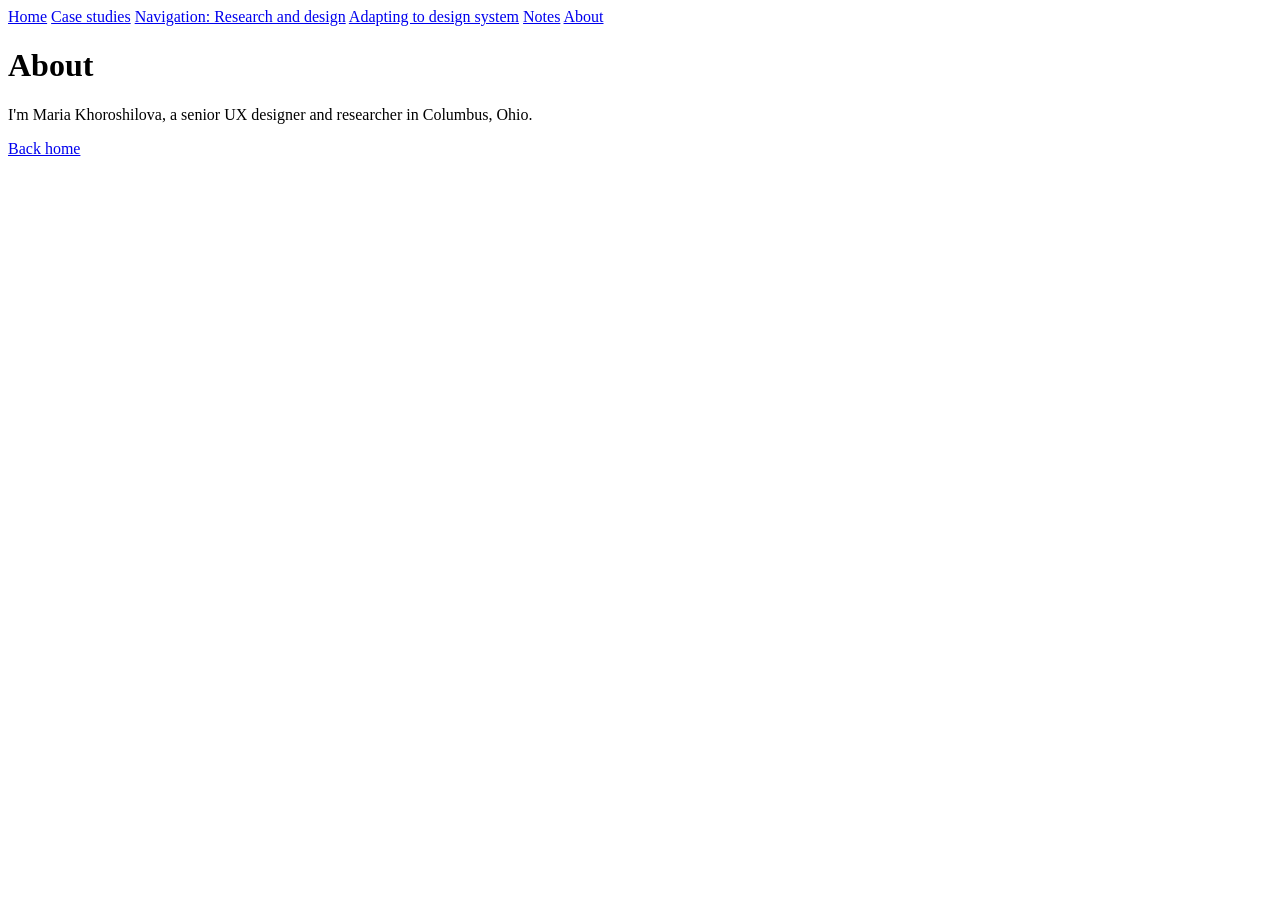
==== commit aa6a40c1: "Update relative links across static pages to use directory paths instead of index.html suffixes." ====
--- a/about/index.html
+++ b/about/index.html
@@ -1,2 +1,24 @@
 <!DOCTYPE html>
-<html lang="en" data-tsd-source="/src/routes/__root.tsx:110:5"><head data-tsd-source="/src/routes/__root.tsx:111:7"><meta charset="utf-8"><meta name="viewport" content="width=device-width, initial-scale=1"><link rel="stylesheet" href="https://fonts.googleapis.com/css2?family=Newsreader:ital,opsz,wght@0,6..72,300..700;1,6..72,300..600&amp;family=Source+Sans+3:ital,wght@0,300..700;1,400&amp;display=swap" data-precedence="default"><title>About Maria Khoroshilova — UX Designer &amp; Researcher</title><meta name="author" content="Maria Khoroshilova"><meta name="description" content="Ten-plus years in UX research and design across healthcare, education and finance. Experience, tools, certifications and how I work."><meta property="og:title" content="About Maria Khoroshilova — UX Designer &amp; Researcher"><meta property="og:description" content="Ten-plus years in UX research and design across healthcare, education and finance."><meta property="og:type" content="website"><meta name="twitter:card" content="summary_large_image"><link rel="icon" href="../favicon.ico" type="image/x-icon"><link rel="preconnect" href="https://fonts.googleapis.com"><link rel="preconnect" href="https://fonts.gstatic.com" crossorigin="anonymous"><link rel="stylesheet" href="../assets/styles.css"></head><body data-tsd-source="/src/routes/__root.tsx:114:7"><div class="flex min-h-dvh flex-col" data-tsd-source="/src/routes/__root.tsx:127:7"><a href="#main-content" class="sr-only focus:not-sr-only focus:absolute focus:left-4 focus:top-4 focus:z-50 focus:rounded-sm focus:bg-primary focus:px-4 focus:py-2 focus:text-sm focus:font-semibold focus:text-primary-foreground" data-tsd-source="/src/routes/__root.tsx:128:9">Skip to main content</a><header class="border-b border-rule bg-background/90 backdrop-blur sticky top-0 z-40" data-tsd-source="/src/components/site-chrome.tsx:23:5"><div class="container-page flex h-16 items-center justify-between gap-6" data-tsd-source="/src/components/site-chrome.tsx:24:7"><a aria-label="Maria Khoroshilova — home" class="font-serif text-lg tracking-tight" data-tsd-source="/src/components/site-chrome.tsx:25:9" href="../index.html">Maria Khoroshilova<span class="hidden sm:inline text-muted-foreground font-sans text-sm" data-tsd-source="/src/components/site-chrome.tsx:31:11"> <!-- -->· UX Research &amp; Design</span></a><nav aria-label="Main" class="hidden md:flex items-center gap-7 text-[0.95rem]" data-tsd-source="/src/components/site-chrome.tsx:37:9"><a class="text-foreground hover:text-primary transition-colors" data-tsd-source="/src/components/site-chrome.tsx:63:15" href="../index.html">Home</a><div class="flex items-center gap-0.5 relative" data-tsd-source="/src/components/site-chrome.tsx:43:15"><a class="text-foreground hover:text-primary transition-colors" data-tsd-source="/src/components/site-chrome.tsx:44:17" href="../case-studies/index.html">Case studies</a><button class="inline-flex items-center justify-center gap-2 whitespace-nowrap rounded-md text-sm font-medium cursor-pointer transition-colors focus-visible:outline-none focus-visible:ring-1 focus-visible:ring-ring disabled:pointer-events-none disabled:opacity-50 disabled:cursor-not-allowed [&amp;_svg]:pointer-events-none [&amp;_svg]:size-4 [&amp;_svg]:shrink-0 h-8 w-8 text-foreground hover:bg-surface hover:text-primary" aria-label="Open case studies menu" data-tsd-source="/src/components/site-chrome.tsx:49:21" type="button" aria-haspopup="menu" aria-expanded="false" aria-controls="studies-menu" id="studies-trigger"><svg xmlns="http://www.w3.org/2000/svg" width="24" height="24" viewBox="0 0 24 24" fill="none" stroke="currentColor" stroke-width="2" stroke-linecap="round" stroke-linejoin="round" class="lucide lucide-chevron-down" aria-hidden="true" data-tsd-source="/src/components/site-chrome.tsx:50:23"><path d="m6 9 6 6 6-6"></path></svg></button><div id="studies-menu" role="menu" hidden="" class="absolute left-0 top-full z-50 mt-1 min-w-64 rounded-md border border-rule bg-background p-2 text-foreground shadow-md"><a role="menuitem" href="../work/possip/index.html" class="block rounded-sm px-3 py-2 text-sm text-foreground hover:bg-surface focus:bg-surface outline-none">Navigation: Research and design</a><a role="menuitem" href="../work/clinician-well-being-summit/index.html" class="block rounded-sm px-3 py-2 text-sm text-foreground hover:bg-surface focus:bg-surface outline-none">Adapting to design system</a></div></div><a class="text-foreground hover:text-primary transition-colors" data-tsd-source="/src/components/site-chrome.tsx:63:15" href="../blog/index.html">Notes</a><a class="text-foreground hover:text-primary transition-colors" data-tsd-source="/src/components/site-chrome.tsx:63:15" href="../about/index.html">About</a></nav><button class="inline-flex items-center justify-center gap-2 whitespace-nowrap rounded-md text-sm font-medium cursor-pointer transition-colors focus-visible:outline-none focus-visible:ring-1 focus-visible:ring-ring disabled:pointer-events-none disabled:opacity-50 disabled:cursor-not-allowed [&amp;_svg]:pointer-events-none [&amp;_svg]:size-4 [&amp;_svg]:shrink-0 border shadow-sm hover:bg-accent hover:text-accent-foreground h-9 w-9 md:hidden border-rule bg-background text-foreground" type="button" aria-expanded="false" aria-controls="mobile-nav" aria-label="Open navigation menu" data-tsd-source="/src/components/site-chrome.tsx:70:9"><svg xmlns="http://www.w3.org/2000/svg" width="24" height="24" viewBox="0 0 24 24" fill="none" stroke="currentColor" stroke-width="2" stroke-linecap="round" stroke-linejoin="round" class="lucide lucide-menu" aria-hidden="true" data-tsd-source="/src/components/site-chrome.tsx:80:46"><path d="M4 5h16"></path><path d="M4 12h16"></path><path d="M4 19h16"></path></svg></button></div><nav hidden id="mobile-nav" aria-label="Mobile" class="md:hidden border-t border-rule bg-background" data-tsd-source="/src/components/site-chrome.tsx:85:9"><div class="container-page flex flex-col py-2" data-tsd-source="/src/components/site-chrome.tsx:90:11"><div class="flex flex-col" data-tsd-source="/src/components/site-chrome.tsx:92:15"><a class="py-2 text-foreground" data-tsd-source="/src/components/site-chrome.tsx:93:15" href="../index.html">Home</a></div><div class="flex flex-col" data-tsd-source="/src/components/site-chrome.tsx:92:15"><a class="py-2 text-foreground" data-tsd-source="/src/components/site-chrome.tsx:93:15" href="../case-studies/index.html">Case studies</a><div class="flex flex-col border-l border-rule pl-4" data-tsd-source="/src/components/site-chrome.tsx:103:17"><a class="py-2 text-sm text-foreground" data-tsd-source="/src/components/site-chrome.tsx:105:21" href="../work/possip/index.html">Navigation: Research and design</a><a class="py-2 text-sm text-foreground" data-tsd-source="/src/components/site-chrome.tsx:105:21" href="../work/clinician-well-being-summit/index.html">Adapting to design system</a></div></div><div class="flex flex-col" data-tsd-source="/src/components/site-chrome.tsx:92:15"><a class="py-2 text-foreground" data-tsd-source="/src/components/site-chrome.tsx:93:15" href="../blog/index.html">Notes</a></div><div class="flex flex-col" data-tsd-source="/src/components/site-chrome.tsx:92:15"><a class="py-2 text-foreground" data-tsd-source="/src/components/site-chrome.tsx:93:15" href="../about/index.html">About</a></div></div></nav></header><main id="main-content" tabindex="-1" class="flex-1" data-tsd-source="/src/routes/__root.tsx:135:9"><!--$--><section aria-labelledby="about-intro" class="border-b border-rule" data-tsd-source="/src/routes/about.tsx:115:7"><div class="container-page py-16 md:py-20" data-tsd-source="/src/routes/about.tsx:116:9"><p class="eyebrow" data-tsd-source="/src/routes/about.tsx:117:11">About</p><h1 id="about-intro" class="mt-4 max-w-3xl text-4xl md:text-5xl" data-tsd-source="/src/routes/about.tsx:118:11">Senior UX designer, ten years of asking better questions.</h1><p class="mt-6 max-w-2xl text-lg text-muted-foreground" data-tsd-source="/src/routes/about.tsx:121:11">I solve business problems by uncovering the why behind user behavior and adapting the design to lead users toward desired outcome. I have worked across healthcare, education and finance, and I advocate for user research, accessibility and measurable outcomes.</p><p class="mt-5" data-tsd-source="/src/routes/about.tsx:127:11"><a class="font-semibold link-underline" data-tsd-source="/src/routes/about.tsx:128:13" href="../blog/some-facts-about-me-beyond-the-resume/index.html">Some facts about me beyond the resume →</a></p><div class="mt-8 flex flex-wrap gap-x-8 gap-y-2 text-sm text-muted-foreground" data-tsd-source="/src/routes/about.tsx:136:11"><span data-tsd-source="/src/routes/about.tsx:137:13">Columbus, Ohio</span><a class="link-underline" href="mailto:camomint@gmail.com" data-tsd-source="/src/routes/about.tsx:138:13">camomint@gmail.com</a><a class="link-underline" href="https://www.linkedin.com/in/mkhoroshilova" target="_blank" rel="noreferrer" aria-label="LinkedIn profile of Maria Khoroshilova (opens in a new tab)" data-tsd-source="/src/routes/about.tsx:141:13">linkedin.com/in/mkhoroshilova</a></div></div></section><section aria-labelledby="about-experience" class="container-page py-16" data-tsd-source="/src/routes/about.tsx:154:7"><h2 id="about-experience" class="text-2xl" data-tsd-source="/src/routes/about.tsx:155:9">Experience</h2><ol class="mt-8 space-y-10 border-t border-rule pt-8" data-tsd-source="/src/routes/about.tsx:156:9"><li class="grid gap-3 md:grid-cols-[13rem_1fr] md:gap-10" data-tsd-source="/src/routes/about.tsx:158:13"><div class="text-sm text-muted-foreground" data-tsd-source="/src/routes/about.tsx:159:15">2022, 2023 – Present</div><div data-tsd-source="/src/routes/about.tsx:160:15"><h3 class="text-xl" data-tsd-source="/src/routes/about.tsx:161:17">UX Designer</h3><p class="text-sm text-muted-foreground" data-tsd-source="/src/routes/about.tsx:162:17">The Ohio State University Wexner Medical Center<!-- --> · <!-- -->Columbus, OH (remote, contract)</p><ul class="mt-3 space-y-2 text-[0.98rem] text-muted-foreground" data-tsd-source="/src/routes/about.tsx:165:17"><li class="relative pl-5" data-tsd-source="/src/routes/about.tsx:167:21"><span class="absolute left-0 top-[0.7em] h-1 w-1.5 bg-primary" data-tsd-source="/src/routes/about.tsx:168:23"></span>Support four web properties — wexnermedical.osu.edu, medicine.osu.edu, cancer.osu.edu and health.osu.edu — with over 1.5 million combined monthly visitors.</li><li class="relative pl-5" data-tsd-source="/src/routes/about.tsx:167:21"><span class="absolute left-0 top-[0.7em] h-1 w-1.5 bg-primary" data-tsd-source="/src/routes/about.tsx:168:23"></span>Cut time per page built by 50% on health.osu.edu.</li><li class="relative pl-5" data-tsd-source="/src/routes/about.tsx:167:21"><span class="absolute left-0 top-[0.7em] h-1 w-1.5 bg-primary" data-tsd-source="/src/routes/about.tsx:168:23"></span>Manage sites with over 20,000 pages, working with 20+ marketing specialists.</li><li class="relative pl-5" data-tsd-source="/src/routes/about.tsx:167:21"><span class="absolute left-0 top-[0.7em] h-1 w-1.5 bg-primary" data-tsd-source="/src/routes/about.tsx:168:23"></span>Use Microsoft Clarity behavior data to inform content and layout decisions.</li><li class="relative pl-5" data-tsd-source="/src/routes/about.tsx:167:21"><span class="absolute left-0 top-[0.7em] h-1 w-1.5 bg-primary" data-tsd-source="/src/routes/about.tsx:168:23"></span>Completed WCAG 2.2 training and partner with accessibility coordinators on solutions.</li></ul></div></li><li class="grid gap-3 md:grid-cols-[13rem_1fr] md:gap-10" data-tsd-source="/src/routes/about.tsx:158:13"><div class="text-sm text-muted-foreground" data-tsd-source="/src/routes/about.tsx:159:15">Sep 2022 – Dec 2022</div><div data-tsd-source="/src/routes/about.tsx:160:15"><h3 class="text-xl" data-tsd-source="/src/routes/about.tsx:161:17">UX Designer / UX Researcher</h3><p class="text-sm text-muted-foreground" data-tsd-source="/src/routes/about.tsx:162:17">Ingage Partners (client: Possip)<!-- --> · <!-- -->Cincinnati, OH (remote)</p><ul class="mt-3 space-y-2 text-[0.98rem] text-muted-foreground" data-tsd-source="/src/routes/about.tsx:165:17"><li class="relative pl-5" data-tsd-source="/src/routes/about.tsx:167:21"><span class="absolute left-0 top-[0.7em] h-1 w-1.5 bg-primary" data-tsd-source="/src/routes/about.tsx:168:23"></span>Led a three-month end-to-end project: discovery, interviews, prototyping, usability testing and handoff.</li><li class="relative pl-5" data-tsd-source="/src/routes/about.tsx:167:21"><span class="absolute left-0 top-[0.7em] h-1 w-1.5 bg-primary" data-tsd-source="/src/routes/about.tsx:168:23"></span>Ran a heuristic evaluation, 15 interviews across 3 user groups, and behavior analysis into personas and journeys.</li><li class="relative pl-5" data-tsd-source="/src/routes/about.tsx:167:21"><span class="absolute left-0 top-[0.7em] h-1 w-1.5 bg-primary" data-tsd-source="/src/routes/about.tsx:168:23"></span>Designed a persona-driven dashboard and universal navigation within the client's existing style guide.</li></ul></div></li><li class="grid gap-3 md:grid-cols-[13rem_1fr] md:gap-10" data-tsd-source="/src/routes/about.tsx:158:13"><div class="text-sm text-muted-foreground" data-tsd-source="/src/routes/about.tsx:159:15">Aug 2019 – Jan 2022</div><div data-tsd-source="/src/routes/about.tsx:160:15"><h3 class="text-xl" data-tsd-source="/src/routes/about.tsx:161:17">Marketing Coordinator/Graphic Designer</h3><p class="text-sm text-muted-foreground" data-tsd-source="/src/routes/about.tsx:162:17">Cellucom Group<!-- --> · <!-- -->Columbus, OH</p><ul class="mt-3 space-y-2 text-[0.98rem] text-muted-foreground" data-tsd-source="/src/routes/about.tsx:165:17"><li class="relative pl-5" data-tsd-source="/src/routes/about.tsx:167:21"><span class="absolute left-0 top-[0.7em] h-1 w-1.5 bg-primary" data-tsd-source="/src/routes/about.tsx:168:23"></span>Built a B2B knowledge hub: +15% customer retention and +10% toward annual NPS goals.</li><li class="relative pl-5" data-tsd-source="/src/routes/about.tsx:167:21"><span class="absolute left-0 top-[0.7em] h-1 w-1.5 bg-primary" data-tsd-source="/src/routes/about.tsx:168:23"></span>Communication strategy for a compensation change cut related support calls by 20%.</li></ul></div></li><li class="grid gap-3 md:grid-cols-[13rem_1fr] md:gap-10" data-tsd-source="/src/routes/about.tsx:158:13"><div class="text-sm text-muted-foreground" data-tsd-source="/src/routes/about.tsx:159:15">2011 – 2019</div><div data-tsd-source="/src/routes/about.tsx:160:15"><h3 class="text-xl" data-tsd-source="/src/routes/about.tsx:161:17">Business Owner</h3><p class="text-sm text-muted-foreground" data-tsd-source="/src/routes/about.tsx:162:17">Camomint Photography<!-- --> · <!-- -->Columbus, OH</p><ul class="mt-3 space-y-2 text-[0.98rem] text-muted-foreground" data-tsd-source="/src/routes/about.tsx:165:17"><li class="relative pl-5" data-tsd-source="/src/routes/about.tsx:167:21"><span class="absolute left-0 top-[0.7em] h-1 w-1.5 bg-primary" data-tsd-source="/src/routes/about.tsx:168:23"></span>Interviewed 20+ customers, identified pain points, built personas and a booking-focused website.</li></ul></div></li><li class="grid gap-3 md:grid-cols-[13rem_1fr] md:gap-10" data-tsd-source="/src/routes/about.tsx:158:13"><div class="text-sm text-muted-foreground" data-tsd-source="/src/routes/about.tsx:159:15">2006 – 2011</div><div data-tsd-source="/src/routes/about.tsx:160:15"><h3 class="text-xl" data-tsd-source="/src/routes/about.tsx:161:17">Earlier</h3><p class="text-sm text-muted-foreground" data-tsd-source="/src/routes/about.tsx:162:17">British American Tobacco · BNP Paribas · Direct Group<!-- --> · <!-- -->Moscow, Russia</p><ul class="mt-3 space-y-2 text-[0.98rem] text-muted-foreground" data-tsd-source="/src/routes/about.tsx:165:17"><li class="relative pl-5" data-tsd-source="/src/routes/about.tsx:167:21"><span class="absolute left-0 top-[0.7em] h-1 w-1.5 bg-primary" data-tsd-source="/src/routes/about.tsx:168:23"></span>Media analysis, retail banking launch campaigns across 20 branches, and data-driven catalog production for a $120M direct-mail business.</li></ul></div></li></ol></section><section aria-label="Resume download" class="container-page pb-2 text-center" data-tsd-source="/src/routes/about.tsx:179:7"><a href="https://drive.google.com/file/d/12G4eCzjR4wd1dJ0_oxRbsht9quJ2UqW6/view?usp=sharing" target="_blank" rel="noreferrer" aria-label="Download resume as PDF from Google Drive (opens in a new tab)" class="inline-flex items-center rounded-sm bg-primary px-5 py-2.5 text-sm font-semibold text-primary-foreground hover:opacity-90 " data-tsd-source="/src/components/resume-button.tsx:6:5">Download resume (PDF)</a></section><section aria-label="Skills, tools, education and volunteering" class="border-y border-rule bg-surface" data-tsd-source="/src/routes/about.tsx:184:7"><div class="container-page grid gap-10 py-14 md:grid-cols-3" data-tsd-source="/src/routes/about.tsx:185:9"><div data-tsd-source="/src/routes/about.tsx:186:11"><h2 class="text-xl" data-tsd-source="/src/routes/about.tsx:187:13">Skills</h2><ul class="mt-4 flex flex-wrap gap-2 text-sm" data-tsd-source="/src/routes/about.tsx:188:13"><li class="border border-rule bg-card px-2.5 py-1" data-tsd-source="/src/routes/about.tsx:190:17">UX Research</li><li class="border border-rule bg-card px-2.5 py-1" data-tsd-source="/src/routes/about.tsx:190:17">User Interviews</li><li class="border border-rule bg-card px-2.5 py-1" data-tsd-source="/src/routes/about.tsx:190:17">Usability Testing</li><li class="border border-rule bg-card px-2.5 py-1" data-tsd-source="/src/routes/about.tsx:190:17">Surveys</li><li class="border border-rule bg-card px-2.5 py-1" data-tsd-source="/src/routes/about.tsx:190:17">Data Analysis &amp; Reports</li><li class="border border-rule bg-card px-2.5 py-1" data-tsd-source="/src/routes/about.tsx:190:17">Personas &amp; Journeys</li><li class="border border-rule bg-card px-2.5 py-1" data-tsd-source="/src/routes/about.tsx:190:17">Wireframing</li><li class="border border-rule bg-card px-2.5 py-1" data-tsd-source="/src/routes/about.tsx:190:17">Prototyping</li><li class="border border-rule bg-card px-2.5 py-1" data-tsd-source="/src/routes/about.tsx:190:17">Information Architecture</li><li class="border border-rule bg-card px-2.5 py-1" data-tsd-source="/src/routes/about.tsx:190:17">Content Strategy</li><li class="border border-rule bg-card px-2.5 py-1" data-tsd-source="/src/routes/about.tsx:190:17">Accessibility (WCAG 2.2)</li><li class="border border-rule bg-card px-2.5 py-1" data-tsd-source="/src/routes/about.tsx:190:17">Human Factors</li><li class="border border-rule bg-card px-2.5 py-1" data-tsd-source="/src/routes/about.tsx:190:17">Branding</li></ul></div><div data-tsd-source="/src/routes/about.tsx:196:11"><h2 class="text-xl" data-tsd-source="/src/routes/about.tsx:197:13">Tools</h2><ul class="mt-4 flex flex-wrap gap-2 text-sm" data-tsd-source="/src/routes/about.tsx:198:13"><li class="border border-rule bg-card px-2.5 py-1" data-tsd-source="/src/routes/about.tsx:200:17">Figma</li><li class="border border-rule bg-card px-2.5 py-1" data-tsd-source="/src/routes/about.tsx:200:17">Miro</li><li class="border border-rule bg-card px-2.5 py-1" data-tsd-source="/src/routes/about.tsx:200:17">Hotjar</li><li class="border border-rule bg-card px-2.5 py-1" data-tsd-source="/src/routes/about.tsx:200:17">Microsoft Clarity</li><li class="border border-rule bg-card px-2.5 py-1" data-tsd-source="/src/routes/about.tsx:200:17">Dovetail</li><li class="border border-rule bg-card px-2.5 py-1" data-tsd-source="/src/routes/about.tsx:200:17">Optimal Workshop</li><li class="border border-rule bg-card px-2.5 py-1" data-tsd-source="/src/routes/about.tsx:200:17">Otter.ai</li><li class="border border-rule bg-card px-2.5 py-1" data-tsd-source="/src/routes/about.tsx:200:17">Zeplin</li><li class="border border-rule bg-card px-2.5 py-1" data-tsd-source="/src/routes/about.tsx:200:17">Jira</li><li class="border border-rule bg-card px-2.5 py-1" data-tsd-source="/src/routes/about.tsx:200:17">WorkFront</li><li class="border border-rule bg-card px-2.5 py-1" data-tsd-source="/src/routes/about.tsx:200:17">Sitecore</li><li class="border border-rule bg-card px-2.5 py-1" data-tsd-source="/src/routes/about.tsx:200:17">Airtable</li></ul></div><div data-tsd-source="/src/routes/about.tsx:206:11"><h2 class="text-xl" data-tsd-source="/src/routes/about.tsx:207:13">Education &amp; certifications</h2><ul class="mt-4 space-y-3 text-sm text-muted-foreground" data-tsd-source="/src/routes/about.tsx:208:13"><li data-tsd-source="/src/routes/about.tsx:209:15"><strong class="text-foreground" data-tsd-source="/src/routes/about.tsx:210:17">BA with honors, Journalism &amp; Graphic Design</strong><br data-tsd-source="/src/routes/about.tsx:213:17">Lomonosov Moscow State University, 2004</li><li data-tsd-source="/src/routes/about.tsx:216:15"><strong class="text-foreground" data-tsd-source="/src/routes/about.tsx:217:17">Nanodegree in User Experience</strong><br data-tsd-source="/src/routes/about.tsx:218:17">Udacity, 2021</li><li data-tsd-source="/src/routes/about.tsx:221:15"><strong class="text-foreground" data-tsd-source="/src/routes/about.tsx:222:17">Google Data Analytics</strong><br data-tsd-source="/src/routes/about.tsx:223:17">2024</li></ul><h2 class="mt-8 text-xl" data-tsd-source="/src/routes/about.tsx:227:13">Volunteer</h2><p class="mt-3 text-sm text-muted-foreground" data-tsd-source="/src/routes/about.tsx:228:13">UX designer and researcher at GiveBackHack Columbus (2021, 2022). Team DigiDoula won $5,000 in funding; Team Sidewalk Sidekick won $7,500 and I kept testing and improving the prototype with them for 12 months.</p></div></div></section><section aria-labelledby="about-contact" class="container-page py-16 text-center" data-tsd-source="/src/routes/about.tsx:237:7"><h2 id="about-contact" class="text-3xl" data-tsd-source="/src/routes/about.tsx:238:9">Want to talk about a research problem?</h2><p class="mx-auto mt-3 max-w-xl text-muted-foreground" data-tsd-source="/src/routes/about.tsx:239:9">I'm happy to look at a screen, a support queue or a set of interview notes and tell you what I'd do next.</p><div class="mt-7 flex flex-wrap justify-center gap-3" data-tsd-source="/src/routes/about.tsx:243:9"><a href="mailto:camomint@gmail.com" class="inline-flex items-center rounded-sm bg-primary px-5 py-2.5 text-sm font-semibold text-primary-foreground hover:opacity-90" data-tsd-source="/src/routes/about.tsx:244:11">Email me</a><a class="inline-flex items-center rounded-sm border border-rule px-5 py-2.5 text-sm font-semibold hover:bg-surface" data-tsd-source="/src/routes/about.tsx:250:11" href="../case-studies/index.html">View case studies</a></div></section><!--/$--></main><footer class="mt-24 border-t border-rule bg-surface" data-tsd-source="/src/components/site-chrome.tsx:122:5"><div class="container-page flex flex-col gap-6 py-10 text-sm text-muted-foreground" data-tsd-source="/src/components/site-chrome.tsx:123:7"><nav aria-label="Footer" class="flex flex-wrap gap-x-6 gap-y-2" data-tsd-source="/src/components/site-chrome.tsx:124:9"><a class="text-foreground link-underline hover:text-primary transition-colors" data-tsd-source="/src/components/site-chrome.tsx:126:13" href="../index.html">Home</a><a class="text-foreground link-underline hover:text-primary transition-colors" data-tsd-source="/src/components/site-chrome.tsx:126:13" href="../case-studies/index.html">Case studies</a><a class="text-foreground link-underline hover:text-primary transition-colors" data-tsd-source="/src/components/site-chrome.tsx:126:13" href="../blog/index.html">Notes</a><a class="text-foreground link-underline hover:text-primary transition-colors" data-tsd-source="/src/components/site-chrome.tsx:126:13" href="../about/index.html">About</a></nav><div class="flex flex-col gap-4 border-t border-rule pt-6 sm:flex-row sm:items-center sm:justify-between" data-tsd-source="/src/components/site-chrome.tsx:137:9"><p data-tsd-source="/src/components/site-chrome.tsx:138:9">© <!-- -->2026<!-- --> Maria Khoroshilova · Columbus, Ohio</p><nav aria-label="Contact" class="flex flex-wrap gap-5" data-tsd-source="/src/components/site-chrome.tsx:139:9"><a class="link-underline" href="mailto:camomint@gmail.com" aria-label="Email Maria at camomint@gmail.com" data-tsd-source="/src/components/site-chrome.tsx:140:11">camomint@gmail.com</a><a class="link-underline" href="https://www.linkedin.com/in/mkhoroshilova" target="_blank" rel="noreferrer" aria-label="LinkedIn profile of Maria Khoroshilova (opens in a new tab)" data-tsd-source="/src/components/site-chrome.tsx:147:11">LinkedIn</a></nav></div></div></footer></div><script src="../assets/site.js" defer></script></body></html>+<html lang="en">
+  <head>
+    <meta charset="UTF-8" />
+    <meta name="viewport" content="width=device-width, initial-scale=1.0" />
+    <title>About | Maria Khoroshilova</title>
+  </head>
+  <body>
+    <nav>
+      <a href="../">Home</a>
+      <a href="../case-studies/">Case studies</a>
+      <a href="../work/possip/">Navigation: Research and design</a>
+      <a href="../work/clinician-well-being-summit/">Adapting to design system</a>
+      <a href="../blog/">Notes</a>
+      <a href="../about/">About</a>
+    </nav>
+
+    <main>
+      <h1>About</h1>
+      <p>I'm Maria Khoroshilova, a senior UX designer and researcher in Columbus, Ohio.</p>
+      <p><a href="../">Back home</a></p>
+    </main>
+  </body>
+</html>
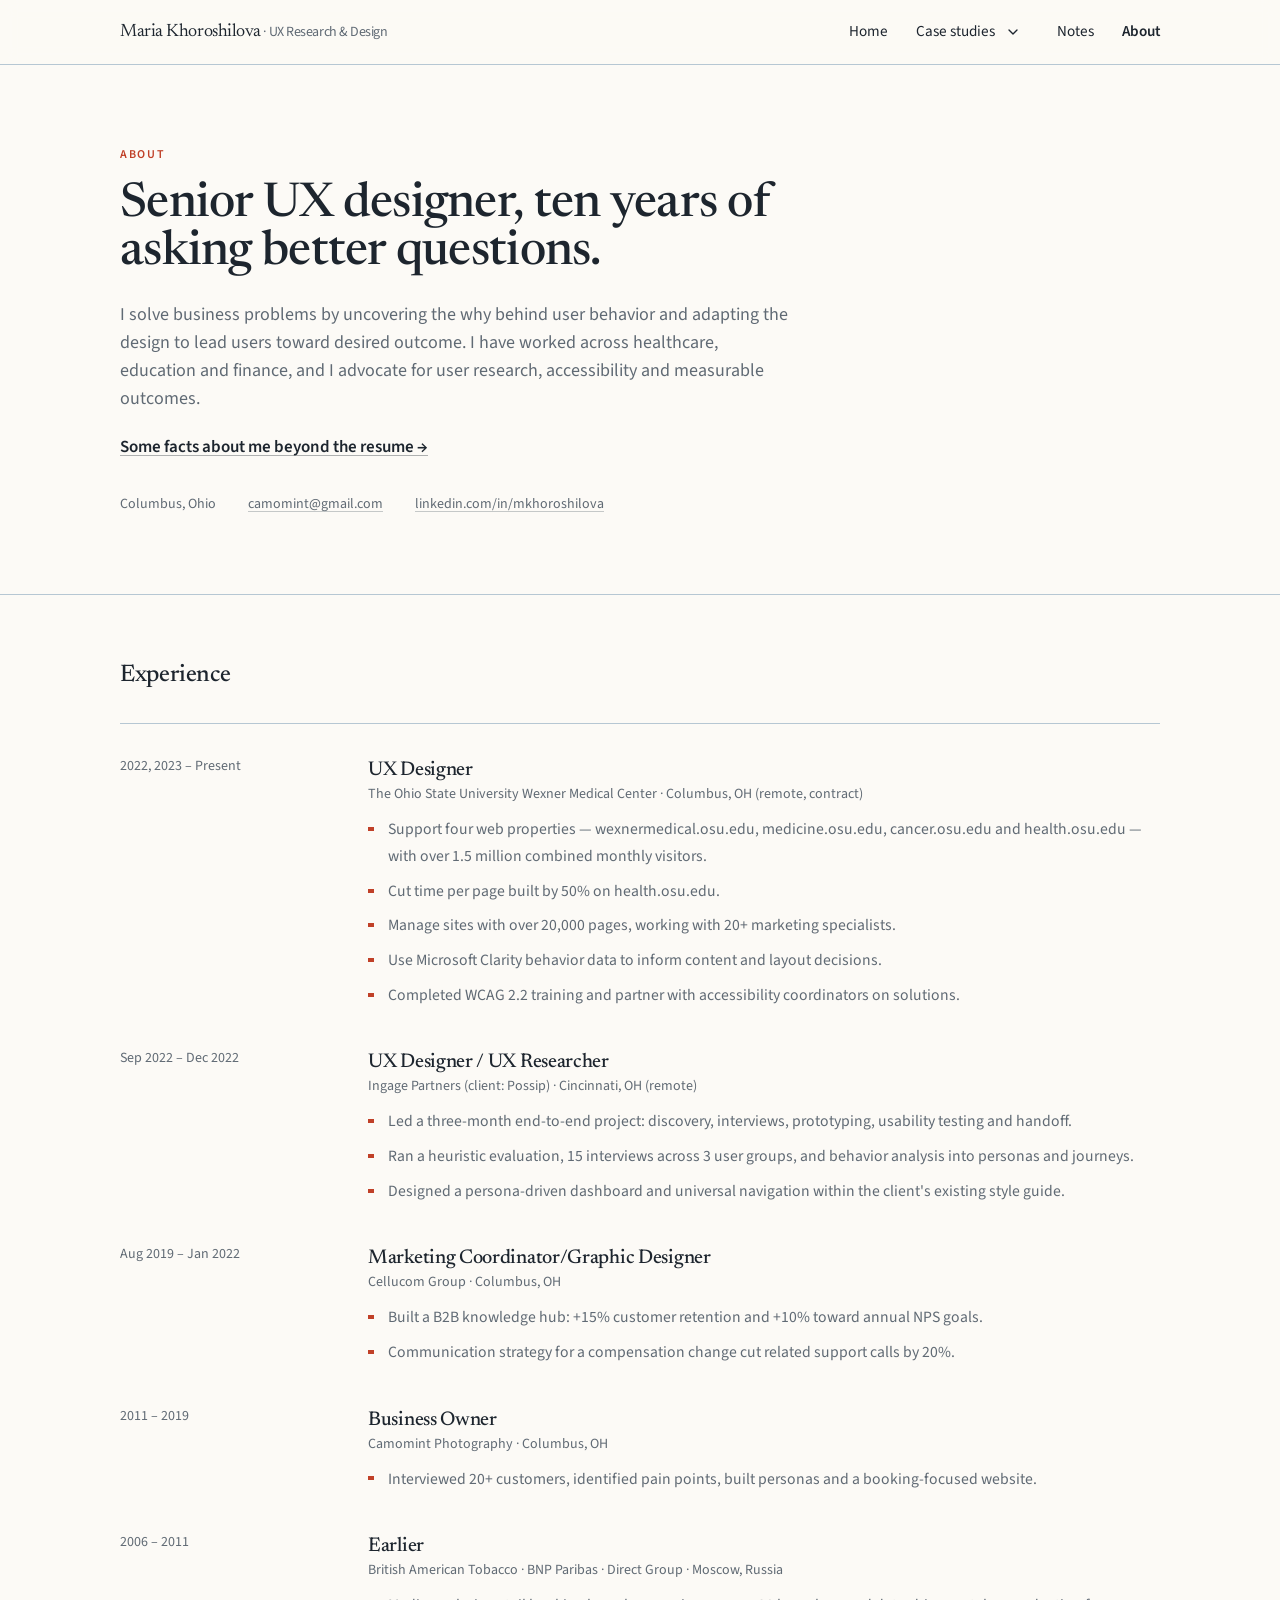
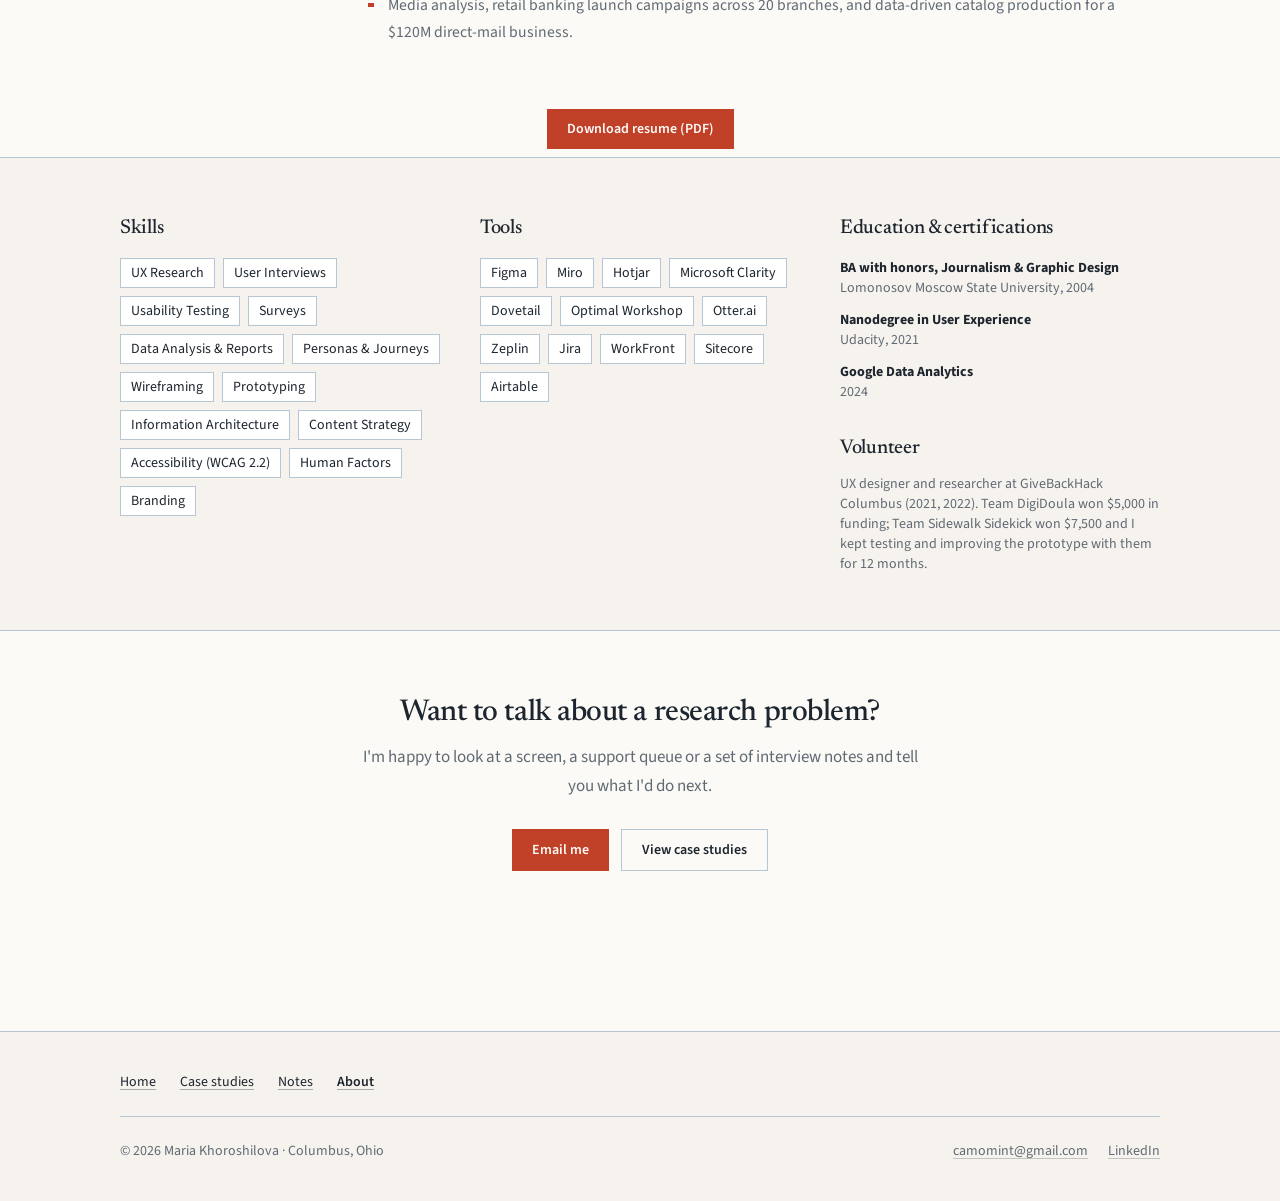
==== commit a14b268f: "Add files via upload" ====
--- a/about/index.html
+++ b/about/index.html
@@ -1,24 +1,2 @@
 <!DOCTYPE html>
-<html lang="en">
-  <head>
-    <meta charset="UTF-8" />
-    <meta name="viewport" content="width=device-width, initial-scale=1.0" />
-    <title>About | Maria Khoroshilova</title>
-  </head>
-  <body>
-    <nav>
-      <a href="../">Home</a>
-      <a href="../case-studies/">Case studies</a>
-      <a href="../work/possip/">Navigation: Research and design</a>
-      <a href="../work/clinician-well-being-summit/">Adapting to design system</a>
-      <a href="../blog/">Notes</a>
-      <a href="../about/">About</a>
-    </nav>
-
-    <main>
-      <h1>About</h1>
-      <p>I'm Maria Khoroshilova, a senior UX designer and researcher in Columbus, Ohio.</p>
-      <p><a href="../">Back home</a></p>
-    </main>
-  </body>
-</html>
+<html lang="en" data-tsd-source="/src/routes/__root.tsx:110:5"><head data-tsd-source="/src/routes/__root.tsx:111:7"><meta charset="utf-8"><meta name="viewport" content="width=device-width, initial-scale=1"><link rel="stylesheet" href="https://fonts.googleapis.com/css2?family=Newsreader:ital,opsz,wght@0,6..72,300..700;1,6..72,300..600&amp;family=Source+Sans+3:ital,wght@0,300..700;1,400&amp;display=swap" data-precedence="default"><title>About Maria Khoroshilova — UX Designer &amp; Researcher</title><meta name="author" content="Maria Khoroshilova"><meta name="description" content="Ten-plus years in UX research and design across healthcare, education and finance. Experience, tools, certifications and how I work."><meta property="og:title" content="About Maria Khoroshilova — UX Designer &amp; Researcher"><meta property="og:description" content="Ten-plus years in UX research and design across healthcare, education and finance."><meta property="og:type" content="website"><meta name="twitter:card" content="summary_large_image"><link rel="icon" href="../favicon.ico" type="image/x-icon"><link rel="preconnect" href="https://fonts.googleapis.com"><link rel="preconnect" href="https://fonts.gstatic.com" crossorigin="anonymous"><link rel="stylesheet" href="../assets/styles.css"></head><body data-tsd-source="/src/routes/__root.tsx:114:7"><div class="flex min-h-dvh flex-col" data-tsd-source="/src/routes/__root.tsx:127:7"><a href="#main-content" class="sr-only focus:not-sr-only focus:absolute focus:left-4 focus:top-4 focus:z-50 focus:rounded-sm focus:bg-primary focus:px-4 focus:py-2 focus:text-sm focus:font-semibold focus:text-primary-foreground" data-tsd-source="/src/routes/__root.tsx:128:9">Skip to main content</a><header class="border-b border-rule bg-background/90 backdrop-blur sticky top-0 z-40" data-tsd-source="/src/components/site-chrome.tsx:23:5"><div class="container-page flex h-16 items-center justify-between gap-6" data-tsd-source="/src/components/site-chrome.tsx:24:7"><a aria-label="Maria Khoroshilova — home" class="font-serif text-lg tracking-tight" data-tsd-source="/src/components/site-chrome.tsx:25:9" href="../index.html">Maria Khoroshilova<span class="hidden sm:inline text-muted-foreground font-sans text-sm" data-tsd-source="/src/components/site-chrome.tsx:31:11"> <!-- -->· UX Research &amp; Design</span></a><nav aria-label="Main" class="hidden md:flex items-center gap-7 text-[0.95rem]" data-tsd-source="/src/components/site-chrome.tsx:37:9"><a class="text-foreground hover:text-primary transition-colors" data-tsd-source="/src/components/site-chrome.tsx:63:15" href="../index.html">Home</a><div class="flex items-center gap-0.5 relative" data-tsd-source="/src/components/site-chrome.tsx:43:15"><a class="text-foreground hover:text-primary transition-colors" data-tsd-source="/src/components/site-chrome.tsx:44:17" href="../case-studies/index.html">Case studies</a><button class="inline-flex items-center justify-center gap-2 whitespace-nowrap rounded-md text-sm font-medium cursor-pointer transition-colors focus-visible:outline-none focus-visible:ring-1 focus-visible:ring-ring disabled:pointer-events-none disabled:opacity-50 disabled:cursor-not-allowed [&amp;_svg]:pointer-events-none [&amp;_svg]:size-4 [&amp;_svg]:shrink-0 h-8 w-8 text-foreground hover:bg-surface hover:text-primary" aria-label="Open case studies menu" data-tsd-source="/src/components/site-chrome.tsx:49:21" type="button" aria-haspopup="menu" aria-expanded="false" aria-controls="studies-menu" id="studies-trigger"><svg xmlns="http://www.w3.org/2000/svg" width="24" height="24" viewBox="0 0 24 24" fill="none" stroke="currentColor" stroke-width="2" stroke-linecap="round" stroke-linejoin="round" class="lucide lucide-chevron-down" aria-hidden="true" data-tsd-source="/src/components/site-chrome.tsx:50:23"><path d="m6 9 6 6 6-6"></path></svg></button><div id="studies-menu" role="menu" hidden="" class="absolute left-0 top-full z-50 mt-1 min-w-64 rounded-md border border-rule bg-background p-2 text-foreground shadow-md"><a role="menuitem" href="../work/possip/index.html" class="block rounded-sm px-3 py-2 text-sm text-foreground hover:bg-surface focus:bg-surface outline-none">Navigation: Research and design</a><a role="menuitem" href="../work/clinician-well-being-summit/index.html" class="block rounded-sm px-3 py-2 text-sm text-foreground hover:bg-surface focus:bg-surface outline-none">Adapting to design system</a></div></div><a class="text-foreground hover:text-primary transition-colors" data-tsd-source="/src/components/site-chrome.tsx:63:15" href="../blog/index.html">Notes</a><a class="text-foreground hover:text-primary transition-colors" data-tsd-source="/src/components/site-chrome.tsx:63:15" href="../about/index.html">About</a></nav><button class="inline-flex items-center justify-center gap-2 whitespace-nowrap rounded-md text-sm font-medium cursor-pointer transition-colors focus-visible:outline-none focus-visible:ring-1 focus-visible:ring-ring disabled:pointer-events-none disabled:opacity-50 disabled:cursor-not-allowed [&amp;_svg]:pointer-events-none [&amp;_svg]:size-4 [&amp;_svg]:shrink-0 border shadow-sm hover:bg-accent hover:text-accent-foreground h-9 w-9 md:hidden border-rule bg-background text-foreground" type="button" aria-expanded="false" aria-controls="mobile-nav" aria-label="Open navigation menu" data-tsd-source="/src/components/site-chrome.tsx:70:9"><svg xmlns="http://www.w3.org/2000/svg" width="24" height="24" viewBox="0 0 24 24" fill="none" stroke="currentColor" stroke-width="2" stroke-linecap="round" stroke-linejoin="round" class="lucide lucide-menu" aria-hidden="true" data-tsd-source="/src/components/site-chrome.tsx:80:46"><path d="M4 5h16"></path><path d="M4 12h16"></path><path d="M4 19h16"></path></svg></button></div><nav hidden id="mobile-nav" aria-label="Mobile" class="md:hidden border-t border-rule bg-background" data-tsd-source="/src/components/site-chrome.tsx:85:9"><div class="container-page flex flex-col py-2" data-tsd-source="/src/components/site-chrome.tsx:90:11"><div class="flex flex-col" data-tsd-source="/src/components/site-chrome.tsx:92:15"><a class="py-2 text-foreground" data-tsd-source="/src/components/site-chrome.tsx:93:15" href="../index.html">Home</a></div><div class="flex flex-col" data-tsd-source="/src/components/site-chrome.tsx:92:15"><a class="py-2 text-foreground" data-tsd-source="/src/components/site-chrome.tsx:93:15" href="../case-studies/index.html">Case studies</a><div class="flex flex-col border-l border-rule pl-4" data-tsd-source="/src/components/site-chrome.tsx:103:17"><a class="py-2 text-sm text-foreground" data-tsd-source="/src/components/site-chrome.tsx:105:21" href="../work/possip/index.html">Navigation: Research and design</a><a class="py-2 text-sm text-foreground" data-tsd-source="/src/components/site-chrome.tsx:105:21" href="../work/clinician-well-being-summit/index.html">Adapting to design system</a></div></div><div class="flex flex-col" data-tsd-source="/src/components/site-chrome.tsx:92:15"><a class="py-2 text-foreground" data-tsd-source="/src/components/site-chrome.tsx:93:15" href="../blog/index.html">Notes</a></div><div class="flex flex-col" data-tsd-source="/src/components/site-chrome.tsx:92:15"><a class="py-2 text-foreground" data-tsd-source="/src/components/site-chrome.tsx:93:15" href="../about/index.html">About</a></div></div></nav></header><main id="main-content" tabindex="-1" class="flex-1" data-tsd-source="/src/routes/__root.tsx:135:9"><!--$--><section aria-labelledby="about-intro" class="border-b border-rule" data-tsd-source="/src/routes/about.tsx:115:7"><div class="container-page py-16 md:py-20" data-tsd-source="/src/routes/about.tsx:116:9"><p class="eyebrow" data-tsd-source="/src/routes/about.tsx:117:11">About</p><h1 id="about-intro" class="mt-4 max-w-3xl text-4xl md:text-5xl" data-tsd-source="/src/routes/about.tsx:118:11">Senior UX designer, ten years of asking better questions.</h1><p class="mt-6 max-w-2xl text-lg text-muted-foreground" data-tsd-source="/src/routes/about.tsx:121:11">I solve business problems by uncovering the why behind user behavior and adapting the design to lead users toward desired outcome. I have worked across healthcare, education and finance, and I advocate for user research, accessibility and measurable outcomes.</p><p class="mt-5" data-tsd-source="/src/routes/about.tsx:127:11"><a class="font-semibold link-underline" data-tsd-source="/src/routes/about.tsx:128:13" href="../blog/some-facts-about-me-beyond-the-resume/index.html">Some facts about me beyond the resume →</a></p><div class="mt-8 flex flex-wrap gap-x-8 gap-y-2 text-sm text-muted-foreground" data-tsd-source="/src/routes/about.tsx:136:11"><span data-tsd-source="/src/routes/about.tsx:137:13">Columbus, Ohio</span><a class="link-underline" href="mailto:camomint@gmail.com" data-tsd-source="/src/routes/about.tsx:138:13">camomint@gmail.com</a><a class="link-underline" href="https://www.linkedin.com/in/mkhoroshilova" target="_blank" rel="noreferrer" aria-label="LinkedIn profile of Maria Khoroshilova (opens in a new tab)" data-tsd-source="/src/routes/about.tsx:141:13">linkedin.com/in/mkhoroshilova</a></div></div></section><section aria-labelledby="about-experience" class="container-page py-16" data-tsd-source="/src/routes/about.tsx:154:7"><h2 id="about-experience" class="text-2xl" data-tsd-source="/src/routes/about.tsx:155:9">Experience</h2><ol class="mt-8 space-y-10 border-t border-rule pt-8" data-tsd-source="/src/routes/about.tsx:156:9"><li class="grid gap-3 md:grid-cols-[13rem_1fr] md:gap-10" data-tsd-source="/src/routes/about.tsx:158:13"><div class="text-sm text-muted-foreground" data-tsd-source="/src/routes/about.tsx:159:15">2022, 2023 – Present</div><div data-tsd-source="/src/routes/about.tsx:160:15"><h3 class="text-xl" data-tsd-source="/src/routes/about.tsx:161:17">UX Designer</h3><p class="text-sm text-muted-foreground" data-tsd-source="/src/routes/about.tsx:162:17">The Ohio State University Wexner Medical Center<!-- --> · <!-- -->Columbus, OH (remote, contract)</p><ul class="mt-3 space-y-2 text-[0.98rem] text-muted-foreground" data-tsd-source="/src/routes/about.tsx:165:17"><li class="relative pl-5" data-tsd-source="/src/routes/about.tsx:167:21"><span class="absolute left-0 top-[0.7em] h-1 w-1.5 bg-primary" data-tsd-source="/src/routes/about.tsx:168:23"></span>Support four web properties — wexnermedical.osu.edu, medicine.osu.edu, cancer.osu.edu and health.osu.edu — with over 1.5 million combined monthly visitors.</li><li class="relative pl-5" data-tsd-source="/src/routes/about.tsx:167:21"><span class="absolute left-0 top-[0.7em] h-1 w-1.5 bg-primary" data-tsd-source="/src/routes/about.tsx:168:23"></span>Cut time per page built by 50% on health.osu.edu.</li><li class="relative pl-5" data-tsd-source="/src/routes/about.tsx:167:21"><span class="absolute left-0 top-[0.7em] h-1 w-1.5 bg-primary" data-tsd-source="/src/routes/about.tsx:168:23"></span>Manage sites with over 20,000 pages, working with 20+ marketing specialists.</li><li class="relative pl-5" data-tsd-source="/src/routes/about.tsx:167:21"><span class="absolute left-0 top-[0.7em] h-1 w-1.5 bg-primary" data-tsd-source="/src/routes/about.tsx:168:23"></span>Use Microsoft Clarity behavior data to inform content and layout decisions.</li><li class="relative pl-5" data-tsd-source="/src/routes/about.tsx:167:21"><span class="absolute left-0 top-[0.7em] h-1 w-1.5 bg-primary" data-tsd-source="/src/routes/about.tsx:168:23"></span>Completed WCAG 2.2 training and partner with accessibility coordinators on solutions.</li></ul></div></li><li class="grid gap-3 md:grid-cols-[13rem_1fr] md:gap-10" data-tsd-source="/src/routes/about.tsx:158:13"><div class="text-sm text-muted-foreground" data-tsd-source="/src/routes/about.tsx:159:15">Sep 2022 – Dec 2022</div><div data-tsd-source="/src/routes/about.tsx:160:15"><h3 class="text-xl" data-tsd-source="/src/routes/about.tsx:161:17">UX Designer / UX Researcher</h3><p class="text-sm text-muted-foreground" data-tsd-source="/src/routes/about.tsx:162:17">Ingage Partners (client: Possip)<!-- --> · <!-- -->Cincinnati, OH (remote)</p><ul class="mt-3 space-y-2 text-[0.98rem] text-muted-foreground" data-tsd-source="/src/routes/about.tsx:165:17"><li class="relative pl-5" data-tsd-source="/src/routes/about.tsx:167:21"><span class="absolute left-0 top-[0.7em] h-1 w-1.5 bg-primary" data-tsd-source="/src/routes/about.tsx:168:23"></span>Led a three-month end-to-end project: discovery, interviews, prototyping, usability testing and handoff.</li><li class="relative pl-5" data-tsd-source="/src/routes/about.tsx:167:21"><span class="absolute left-0 top-[0.7em] h-1 w-1.5 bg-primary" data-tsd-source="/src/routes/about.tsx:168:23"></span>Ran a heuristic evaluation, 15 interviews across 3 user groups, and behavior analysis into personas and journeys.</li><li class="relative pl-5" data-tsd-source="/src/routes/about.tsx:167:21"><span class="absolute left-0 top-[0.7em] h-1 w-1.5 bg-primary" data-tsd-source="/src/routes/about.tsx:168:23"></span>Designed a persona-driven dashboard and universal navigation within the client's existing style guide.</li></ul></div></li><li class="grid gap-3 md:grid-cols-[13rem_1fr] md:gap-10" data-tsd-source="/src/routes/about.tsx:158:13"><div class="text-sm text-muted-foreground" data-tsd-source="/src/routes/about.tsx:159:15">Aug 2019 – Jan 2022</div><div data-tsd-source="/src/routes/about.tsx:160:15"><h3 class="text-xl" data-tsd-source="/src/routes/about.tsx:161:17">Marketing Coordinator/Graphic Designer</h3><p class="text-sm text-muted-foreground" data-tsd-source="/src/routes/about.tsx:162:17">Cellucom Group<!-- --> · <!-- -->Columbus, OH</p><ul class="mt-3 space-y-2 text-[0.98rem] text-muted-foreground" data-tsd-source="/src/routes/about.tsx:165:17"><li class="relative pl-5" data-tsd-source="/src/routes/about.tsx:167:21"><span class="absolute left-0 top-[0.7em] h-1 w-1.5 bg-primary" data-tsd-source="/src/routes/about.tsx:168:23"></span>Built a B2B knowledge hub: +15% customer retention and +10% toward annual NPS goals.</li><li class="relative pl-5" data-tsd-source="/src/routes/about.tsx:167:21"><span class="absolute left-0 top-[0.7em] h-1 w-1.5 bg-primary" data-tsd-source="/src/routes/about.tsx:168:23"></span>Communication strategy for a compensation change cut related support calls by 20%.</li></ul></div></li><li class="grid gap-3 md:grid-cols-[13rem_1fr] md:gap-10" data-tsd-source="/src/routes/about.tsx:158:13"><div class="text-sm text-muted-foreground" data-tsd-source="/src/routes/about.tsx:159:15">2011 – 2019</div><div data-tsd-source="/src/routes/about.tsx:160:15"><h3 class="text-xl" data-tsd-source="/src/routes/about.tsx:161:17">Business Owner</h3><p class="text-sm text-muted-foreground" data-tsd-source="/src/routes/about.tsx:162:17">Camomint Photography<!-- --> · <!-- -->Columbus, OH</p><ul class="mt-3 space-y-2 text-[0.98rem] text-muted-foreground" data-tsd-source="/src/routes/about.tsx:165:17"><li class="relative pl-5" data-tsd-source="/src/routes/about.tsx:167:21"><span class="absolute left-0 top-[0.7em] h-1 w-1.5 bg-primary" data-tsd-source="/src/routes/about.tsx:168:23"></span>Interviewed 20+ customers, identified pain points, built personas and a booking-focused website.</li></ul></div></li><li class="grid gap-3 md:grid-cols-[13rem_1fr] md:gap-10" data-tsd-source="/src/routes/about.tsx:158:13"><div class="text-sm text-muted-foreground" data-tsd-source="/src/routes/about.tsx:159:15">2006 – 2011</div><div data-tsd-source="/src/routes/about.tsx:160:15"><h3 class="text-xl" data-tsd-source="/src/routes/about.tsx:161:17">Earlier</h3><p class="text-sm text-muted-foreground" data-tsd-source="/src/routes/about.tsx:162:17">British American Tobacco · BNP Paribas · Direct Group<!-- --> · <!-- -->Moscow, Russia</p><ul class="mt-3 space-y-2 text-[0.98rem] text-muted-foreground" data-tsd-source="/src/routes/about.tsx:165:17"><li class="relative pl-5" data-tsd-source="/src/routes/about.tsx:167:21"><span class="absolute left-0 top-[0.7em] h-1 w-1.5 bg-primary" data-tsd-source="/src/routes/about.tsx:168:23"></span>Media analysis, retail banking launch campaigns across 20 branches, and data-driven catalog production for a $120M direct-mail business.</li></ul></div></li></ol></section><section aria-label="Resume download" class="container-page pb-2 text-center" data-tsd-source="/src/routes/about.tsx:179:7"><a href="https://drive.google.com/file/d/12G4eCzjR4wd1dJ0_oxRbsht9quJ2UqW6/view?usp=sharing" target="_blank" rel="noreferrer" aria-label="Download resume as PDF from Google Drive (opens in a new tab)" class="inline-flex items-center rounded-sm bg-primary px-5 py-2.5 text-sm font-semibold text-primary-foreground hover:opacity-90 " data-tsd-source="/src/components/resume-button.tsx:6:5">Download resume (PDF)</a></section><section aria-label="Skills, tools, education and volunteering" class="border-y border-rule bg-surface" data-tsd-source="/src/routes/about.tsx:184:7"><div class="container-page grid gap-10 py-14 md:grid-cols-3" data-tsd-source="/src/routes/about.tsx:185:9"><div data-tsd-source="/src/routes/about.tsx:186:11"><h2 class="text-xl" data-tsd-source="/src/routes/about.tsx:187:13">Skills</h2><ul class="mt-4 flex flex-wrap gap-2 text-sm" data-tsd-source="/src/routes/about.tsx:188:13"><li class="border border-rule bg-card px-2.5 py-1" data-tsd-source="/src/routes/about.tsx:190:17">UX Research</li><li class="border border-rule bg-card px-2.5 py-1" data-tsd-source="/src/routes/about.tsx:190:17">User Interviews</li><li class="border border-rule bg-card px-2.5 py-1" data-tsd-source="/src/routes/about.tsx:190:17">Usability Testing</li><li class="border border-rule bg-card px-2.5 py-1" data-tsd-source="/src/routes/about.tsx:190:17">Surveys</li><li class="border border-rule bg-card px-2.5 py-1" data-tsd-source="/src/routes/about.tsx:190:17">Data Analysis &amp; Reports</li><li class="border border-rule bg-card px-2.5 py-1" data-tsd-source="/src/routes/about.tsx:190:17">Personas &amp; Journeys</li><li class="border border-rule bg-card px-2.5 py-1" data-tsd-source="/src/routes/about.tsx:190:17">Wireframing</li><li class="border border-rule bg-card px-2.5 py-1" data-tsd-source="/src/routes/about.tsx:190:17">Prototyping</li><li class="border border-rule bg-card px-2.5 py-1" data-tsd-source="/src/routes/about.tsx:190:17">Information Architecture</li><li class="border border-rule bg-card px-2.5 py-1" data-tsd-source="/src/routes/about.tsx:190:17">Content Strategy</li><li class="border border-rule bg-card px-2.5 py-1" data-tsd-source="/src/routes/about.tsx:190:17">Accessibility (WCAG 2.2)</li><li class="border border-rule bg-card px-2.5 py-1" data-tsd-source="/src/routes/about.tsx:190:17">Human Factors</li><li class="border border-rule bg-card px-2.5 py-1" data-tsd-source="/src/routes/about.tsx:190:17">Branding</li></ul></div><div data-tsd-source="/src/routes/about.tsx:196:11"><h2 class="text-xl" data-tsd-source="/src/routes/about.tsx:197:13">Tools</h2><ul class="mt-4 flex flex-wrap gap-2 text-sm" data-tsd-source="/src/routes/about.tsx:198:13"><li class="border border-rule bg-card px-2.5 py-1" data-tsd-source="/src/routes/about.tsx:200:17">Figma</li><li class="border border-rule bg-card px-2.5 py-1" data-tsd-source="/src/routes/about.tsx:200:17">Miro</li><li class="border border-rule bg-card px-2.5 py-1" data-tsd-source="/src/routes/about.tsx:200:17">Hotjar</li><li class="border border-rule bg-card px-2.5 py-1" data-tsd-source="/src/routes/about.tsx:200:17">Microsoft Clarity</li><li class="border border-rule bg-card px-2.5 py-1" data-tsd-source="/src/routes/about.tsx:200:17">Dovetail</li><li class="border border-rule bg-card px-2.5 py-1" data-tsd-source="/src/routes/about.tsx:200:17">Optimal Workshop</li><li class="border border-rule bg-card px-2.5 py-1" data-tsd-source="/src/routes/about.tsx:200:17">Otter.ai</li><li class="border border-rule bg-card px-2.5 py-1" data-tsd-source="/src/routes/about.tsx:200:17">Zeplin</li><li class="border border-rule bg-card px-2.5 py-1" data-tsd-source="/src/routes/about.tsx:200:17">Jira</li><li class="border border-rule bg-card px-2.5 py-1" data-tsd-source="/src/routes/about.tsx:200:17">WorkFront</li><li class="border border-rule bg-card px-2.5 py-1" data-tsd-source="/src/routes/about.tsx:200:17">Sitecore</li><li class="border border-rule bg-card px-2.5 py-1" data-tsd-source="/src/routes/about.tsx:200:17">Airtable</li></ul></div><div data-tsd-source="/src/routes/about.tsx:206:11"><h2 class="text-xl" data-tsd-source="/src/routes/about.tsx:207:13">Education &amp; certifications</h2><ul class="mt-4 space-y-3 text-sm text-muted-foreground" data-tsd-source="/src/routes/about.tsx:208:13"><li data-tsd-source="/src/routes/about.tsx:209:15"><strong class="text-foreground" data-tsd-source="/src/routes/about.tsx:210:17">BA with honors, Journalism &amp; Graphic Design</strong><br data-tsd-source="/src/routes/about.tsx:213:17">Lomonosov Moscow State University, 2004</li><li data-tsd-source="/src/routes/about.tsx:216:15"><strong class="text-foreground" data-tsd-source="/src/routes/about.tsx:217:17">Nanodegree in User Experience</strong><br data-tsd-source="/src/routes/about.tsx:218:17">Udacity, 2021</li><li data-tsd-source="/src/routes/about.tsx:221:15"><strong class="text-foreground" data-tsd-source="/src/routes/about.tsx:222:17">Google Data Analytics</strong><br data-tsd-source="/src/routes/about.tsx:223:17">2024</li></ul><h2 class="mt-8 text-xl" data-tsd-source="/src/routes/about.tsx:227:13">Volunteer</h2><p class="mt-3 text-sm text-muted-foreground" data-tsd-source="/src/routes/about.tsx:228:13">UX designer and researcher at GiveBackHack Columbus (2021, 2022). Team DigiDoula won $5,000 in funding; Team Sidewalk Sidekick won $7,500 and I kept testing and improving the prototype with them for 12 months.</p></div></div></section><section aria-labelledby="about-contact" class="container-page py-16 text-center" data-tsd-source="/src/routes/about.tsx:237:7"><h2 id="about-contact" class="text-3xl" data-tsd-source="/src/routes/about.tsx:238:9">Want to talk about a research problem?</h2><p class="mx-auto mt-3 max-w-xl text-muted-foreground" data-tsd-source="/src/routes/about.tsx:239:9">I'm happy to look at a screen, a support queue or a set of interview notes and tell you what I'd do next.</p><div class="mt-7 flex flex-wrap justify-center gap-3" data-tsd-source="/src/routes/about.tsx:243:9"><a href="mailto:camomint@gmail.com" class="inline-flex items-center rounded-sm bg-primary px-5 py-2.5 text-sm font-semibold text-primary-foreground hover:opacity-90" data-tsd-source="/src/routes/about.tsx:244:11">Email me</a><a class="inline-flex items-center rounded-sm border border-rule px-5 py-2.5 text-sm font-semibold hover:bg-surface" data-tsd-source="/src/routes/about.tsx:250:11" href="../case-studies/index.html">View case studies</a></div></section><!--/$--></main><footer class="mt-24 border-t border-rule bg-surface" data-tsd-source="/src/components/site-chrome.tsx:122:5"><div class="container-page flex flex-col gap-6 py-10 text-sm text-muted-foreground" data-tsd-source="/src/components/site-chrome.tsx:123:7"><nav aria-label="Footer" class="flex flex-wrap gap-x-6 gap-y-2" data-tsd-source="/src/components/site-chrome.tsx:124:9"><a class="text-foreground link-underline hover:text-primary transition-colors" data-tsd-source="/src/components/site-chrome.tsx:126:13" href="../index.html">Home</a><a class="text-foreground link-underline hover:text-primary transition-colors" data-tsd-source="/src/components/site-chrome.tsx:126:13" href="../case-studies/index.html">Case studies</a><a class="text-foreground link-underline hover:text-primary transition-colors" data-tsd-source="/src/components/site-chrome.tsx:126:13" href="../blog/index.html">Notes</a><a class="text-foreground link-underline hover:text-primary transition-colors" data-tsd-source="/src/components/site-chrome.tsx:126:13" href="../about/index.html">About</a></nav><div class="flex flex-col gap-4 border-t border-rule pt-6 sm:flex-row sm:items-center sm:justify-between" data-tsd-source="/src/components/site-chrome.tsx:137:9"><p data-tsd-source="/src/components/site-chrome.tsx:138:9">© <!-- -->2026<!-- --> Maria Khoroshilova · Columbus, Ohio</p><nav aria-label="Contact" class="flex flex-wrap gap-5" data-tsd-source="/src/components/site-chrome.tsx:139:9"><a class="link-underline" href="mailto:camomint@gmail.com" aria-label="Email Maria at camomint@gmail.com" data-tsd-source="/src/components/site-chrome.tsx:140:11">camomint@gmail.com</a><a class="link-underline" href="https://www.linkedin.com/in/mkhoroshilova" target="_blank" rel="noreferrer" aria-label="LinkedIn profile of Maria Khoroshilova (opens in a new tab)" data-tsd-source="/src/components/site-chrome.tsx:147:11">LinkedIn</a></nav></div></div></footer></div><script src="../assets/site.js" defer></script></body></html>
--- a/assets/styles.css
+++ b/assets/styles.css
@@ -0,0 +1,1032 @@
+@layer properties {
+  @supports (((-webkit-hyphens: none)) and (not (margin-trim: inline))) or ((-moz-orient: inline) and (not (color: rgb(from red r g b)))) {
+  *, ::before, ::after, ::backdrop { --tw-translate-x: 0; --tw-translate-y: 0; --tw-translate-z: 0; --tw-rotate-x: initial; --tw-rotate-y: initial; --tw-rotate-z: initial; --tw-skew-x: initial; --tw-skew-y: initial; --tw-space-y-reverse: 0; --tw-space-x-reverse: 0; --tw-divide-y-reverse: 0; --tw-border-style: solid; --tw-leading: initial; --tw-font-weight: initial; --tw-tracking: initial; --tw-ordinal: initial; --tw-slashed-zero: initial; --tw-numeric-figure: initial; --tw-numeric-spacing: initial; --tw-numeric-fraction: initial; --tw-shadow: 0 0 #0000; --tw-shadow-color: initial; --tw-shadow-alpha: 100%; --tw-inset-shadow: 0 0 #0000; --tw-inset-shadow-color: initial; --tw-inset-shadow-alpha: 100%; --tw-ring-color: initial; --tw-ring-shadow: 0 0 #0000; --tw-inset-ring-color: initial; --tw-inset-ring-shadow: 0 0 #0000; --tw-ring-inset: initial; --tw-ring-offset-width: 0px; --tw-ring-offset-color: #fff; --tw-ring-offset-shadow: 0 0 #0000; --tw-outline-style: solid; --tw-blur: initial; --tw-brightness: initial; --tw-contrast: initial; --tw-grayscale: initial; --tw-hue-rotate: initial; --tw-invert: initial; --tw-opacity: initial; --tw-saturate: initial; --tw-sepia: initial; --tw-drop-shadow: initial; --tw-drop-shadow-color: initial; --tw-drop-shadow-alpha: 100%; --tw-drop-shadow-size: initial; --tw-backdrop-blur: initial; --tw-backdrop-brightness: initial; --tw-backdrop-contrast: initial; --tw-backdrop-grayscale: initial; --tw-backdrop-hue-rotate: initial; --tw-backdrop-invert: initial; --tw-backdrop-opacity: initial; --tw-backdrop-saturate: initial; --tw-backdrop-sepia: initial; --tw-duration: initial; --tw-ease: initial; --tw-content: ""; --tw-animation-delay: 0s; --tw-animation-direction: normal; --tw-animation-duration: initial; --tw-animation-fill-mode: none; --tw-animation-iteration-count: 1; --tw-enter-blur: 0; --tw-enter-opacity: 1; --tw-enter-rotate: 0; --tw-enter-scale: 1; --tw-enter-translate-x: 0; --tw-enter-translate-y: 0; --tw-exit-blur: 0; --tw-exit-opacity: 1; --tw-exit-rotate: 0; --tw-exit-scale: 1; --tw-exit-translate-x: 0; --tw-exit-translate-y: 0; }
+}
+}
+@layer theme {
+  :root, :host { --font-sans: "Source Sans 3", -apple-system, "Segoe UI", sans-serif; --font-serif: "Newsreader", Georgia, "Times New Roman", serif; --font-mono: ui-monospace, SFMono-Regular, Menlo, Monaco, Consolas, "Liberation Mono",
+      "Courier New", monospace; --color-black: #000; --color-white: #fff; --spacing: .25rem; --container-sm: 24rem; --container-md: 28rem; --container-lg: 32rem; --container-xl: 36rem; --container-2xl: 42rem; --container-3xl: 48rem; --text-xs: .75rem; --text-xs--line-height: calc(1 / .75); --text-sm: .875rem; --text-sm--line-height: calc(1.25 / .875); --text-base: 1rem; --text-base--line-height: calc(1.5 / 1); --text-lg: 1.125rem; --text-lg--line-height: calc(1.75 / 1.125); --text-xl: 1.25rem; --text-xl--line-height: calc(1.75 / 1.25); --text-2xl: 1.5rem; --text-2xl--line-height: calc(2 / 1.5); --text-3xl: 1.875rem; --text-3xl--line-height: calc(2.25 / 1.875); --text-4xl: 2.25rem; --text-4xl--line-height: calc(2.5 / 2.25); --text-5xl: 3rem; --text-5xl--line-height: 1; --font-weight-normal: 400; --font-weight-medium: 500; --font-weight-semibold: 600; --tracking-tight: -.025em; --tracking-widest: .1em; --leading-tight: 1.25; --leading-snug: 1.375; --leading-relaxed: 1.625; --ease-in-out: cubic-bezier(.4, 0, .2, 1); --animate-pulse: pulse 2s cubic-bezier(.4, 0, .6, 1) infinite; --aspect-video: 16 / 9; --default-transition-duration: .15s; --default-transition-timing-function: cubic-bezier(.4, 0, .2, 1); --default-font-family: "Source Sans 3", -apple-system, "Segoe UI", sans-serif; --default-mono-font-family: var(--font-mono); --color-background: var(--background); --color-foreground: var(--foreground); --color-primary: var(--primary); --color-muted-foreground: var(--muted-foreground); --color-border: var(--border); }
+}
+@layer base {
+  *, ::after, ::before, ::backdrop { box-sizing: border-box; border: 0px solid; margin: 0px; padding: 0px; }
+  ::file-selector-button { box-sizing: border-box; border: 0px solid; margin: 0px; padding: 0px; }
+  html, :host { text-size-adjust: 100%; tab-size: 4; line-height: 1.5; font-family: var(--default-font-family, -apple-system, BlinkMacSystemFont, "Segoe UI", Roboto, "Helvetica Neue", "Noto Sans", Arial, sans-serif, "Apple Color Emoji", "Segoe UI Emoji", "Segoe UI Symbol", "Noto Color Emoji"); font-feature-settings: var(--default-font-feature-settings, normal); font-variation-settings: var(--default-font-variation-settings, normal); -webkit-tap-highlight-color: transparent; }
+  hr { height: 0px; color: inherit; border-top-width: 1px; }
+  abbr:where([title]) { text-decoration: underline dotted; }
+  h1, h2, h3, h4, h5, h6 { font-size: inherit; font-weight: inherit; }
+  a { color: inherit; text-decoration: inherit; }
+  b, strong { font-weight: bolder; }
+  code, kbd, samp, pre { font-family: var(--default-mono-font-family, ui-monospace, SFMono-Regular, Menlo, Monaco, Consolas, "Liberation Mono", "Courier New", monospace); font-feature-settings: var(--default-mono-font-feature-settings, normal); font-variation-settings: var(--default-mono-font-variation-settings, normal); font-size: 1em; }
+  small { font-size: 80%; }
+  sub, sup { vertical-align: baseline; font-size: 75%; line-height: 0; position: relative; }
+  sub { bottom: -0.25em; }
+  sup { top: -0.5em; }
+  table { text-indent: 0px; border-color: inherit; border-collapse: collapse; }
+  progress { vertical-align: baseline; }
+  summary { display: list-item; }
+  ol, ul, menu { list-style: none; }
+  img, svg, video, canvas, audio, iframe, embed, object { vertical-align: middle; display: block; }
+  img, video { max-width: 100%; height: auto; }
+  button, input, select, optgroup, textarea { font: inherit; letter-spacing: inherit; color: inherit; opacity: 1; background-color: rgba(0, 0, 0, 0); border-radius: 0px; }
+  ::file-selector-button { font: inherit; letter-spacing: inherit; color: inherit; opacity: 1; background-color: rgba(0, 0, 0, 0); border-radius: 0px; }
+  :where(select:is([multiple], [size])) optgroup { font-weight: bolder; }
+  :where(select:is([multiple], [size])) optgroup option { padding-inline-start: 20px; }
+  ::file-selector-button { margin-inline-end: 4px; }
+  ::placeholder { opacity: 1; }
+  @supports (not ((-webkit-appearance: -apple-pay-button))) or (contain-intrinsic-size: 1px) {
+  ::placeholder { color: currentcolor; }
+  @supports (color: color-mix(in lab, red, red)) {
+  ::placeholder { color: color-mix(in oklab, currentcolor, transparent); }
+}
+}
+  textarea { resize: vertical; }
+  ::-webkit-search-decoration { appearance: none; }
+  ::-webkit-date-and-time-value { min-height: 1lh; text-align: inherit; }
+  ::-webkit-datetime-edit { display: inline-flex; }
+  ::-webkit-datetime-edit-fields-wrapper { padding: 0px; }
+  ::-webkit-datetime-edit { padding-block: 0px; }
+  ::-webkit-datetime-edit-year-field { padding-block: 0px; }
+  ::-webkit-datetime-edit-month-field { padding-block: 0px; }
+  ::-webkit-datetime-edit-day-field { padding-block: 0px; }
+  ::-webkit-datetime-edit-hour-field { padding-block: 0px; }
+  ::-webkit-datetime-edit-minute-field { padding-block: 0px; }
+  ::-webkit-datetime-edit-second-field { padding-block: 0px; }
+  ::-webkit-datetime-edit-millisecond-field { padding-block: 0px; }
+  ::-webkit-datetime-edit-meridiem-field { padding-block: 0px; }
+  ::-webkit-calendar-picker-indicator { line-height: 1; }
+  button, input:where([type="button"], [type="reset"], [type="submit"]) { appearance: button; }
+  ::file-selector-button { appearance: button; }
+  ::-webkit-inner-spin-button { height: auto; }
+  ::-webkit-outer-spin-button { height: auto; }
+  [hidden]:where(:not([hidden="until-found"])) { display: none !important; }
+  * { border-color: var(--color-border); }
+  body { background-color: var(--color-background); color: var(--color-foreground); font-family: var(--font-sans); -webkit-font-smoothing: antialiased; font-size: 1.0625rem; line-height: 1.7; overflow-x: hidden; }
+  h1, h2, h3, h4 { font-family: var(--font-serif); letter-spacing: -0.015em; color: var(--color-foreground); font-weight: 500; }
+  ::selection { background: var(--primary); }
+  @supports (color: color-mix(in lab, red, red)) {
+  ::selection { background: color-mix(in oklab, var(--primary) 22%, transparent); }
+}
+}
+@layer components;
+@layer utilities {
+  .pointer-events-none { pointer-events: none; }
+  .invisible { visibility: hidden; }
+  .visible { visibility: visible; }
+  .sr-only { clip-path: inset(50%); white-space: nowrap; border-width: 0px; width: 1px; height: 1px; margin: -1px; padding: 0px; position: absolute; overflow: hidden; }
+  .absolute { position: absolute; }
+  .fixed { position: fixed; }
+  .relative { position: relative; }
+  .sticky { position: sticky; }
+  .inset-0 { inset: 0px; }
+  .inset-x-0 { inset-inline: 0px; }
+  .inset-y-0 { inset-block: 0px; }
+  .-top-12 { top: calc(var(--spacing) * -12); }
+  .top-0 { top: 0px; }
+  .top-1\.5 { top: calc(var(--spacing) * 1.5); }
+  .top-1\/2 { top: 50%; }
+  .top-3\.5 { top: calc(var(--spacing) * 3.5); }
+  .top-4 { top: calc(var(--spacing) * 4); }
+  .top-\[0\.7em\] { top: 0.7em; }
+  .top-\[1px\] { top: 1px; }
+  .top-\[50\%\] { top: 50%; }
+  .top-\[60\%\] { top: 60%; }
+  .top-full { top: 100%; }
+  .-right-12 { right: calc(var(--spacing) * -12); }
+  .right-0 { right: 0px; }
+  .right-1 { right: var(--spacing); }
+  .right-2 { right: calc(var(--spacing) * 2); }
+  .right-3 { right: calc(var(--spacing) * 3); }
+  .right-4 { right: calc(var(--spacing) * 4); }
+  .-bottom-12 { bottom: calc(var(--spacing) * -12); }
+  .bottom-0 { bottom: 0px; }
+  .-left-12 { left: calc(var(--spacing) * -12); }
+  .left-0 { left: 0px; }
+  .left-1\/2 { left: 50%; }
+  .left-2 { left: calc(var(--spacing) * 2); }
+  .left-\[50\%\] { left: 50%; }
+  .z-10 { z-index: 10; }
+  .z-20 { z-index: 20; }
+  .z-40 { z-index: 40; }
+  .z-50 { z-index: 50; }
+  .z-\[1\] { z-index: 1; }
+  .z-\[100\] { z-index: 100; }
+  .container-page { width: 100%; max-width: 68rem; margin-inline: auto; padding-inline: 1.5rem; }
+  .container-prose { width: 100%; max-width: 44rem; margin-inline: auto; padding-inline: 1.5rem; }
+  .-mx-1 { margin-inline: calc(var(--spacing) * -1); }
+  .mx-2 { margin-inline: calc(var(--spacing) * 2); }
+  .mx-3\.5 { margin-inline: calc(var(--spacing) * 3.5); }
+  .mx-auto { margin-inline: auto; }
+  .article-body { color: var(--foreground); font-size: 1.125rem; line-height: 1.8; }
+  @supports (color: color-mix(in lab, red, red)) {
+  .article-body { color: color-mix(in oklab, var(--foreground) 92%, transparent); }
+}
+  .article-body p { margin-block: 1.15em; }
+  .article-body h2 { margin-top: 2.2em; margin-bottom: 0.5em; font-size: 1.6rem; }
+  .article-body h3 { margin-top: 1.8em; margin-bottom: 0.4em; font-size: 1.25rem; }
+  .article-body ul { margin-block: 1.15em; padding-left: 1.35em; list-style: outside; }
+  .article-body ol { margin-block: 1.15em; padding-left: 1.35em; list-style: decimal; }
+  .article-body li { margin-block: 0.4em; }
+  .article-body li ul { margin-block: 0.35em; list-style: circle; }
+  .article-body blockquote { border-left: 3px solid var(--color-primary); font-family: var(--font-serif); color: var(--color-muted-foreground); margin-block: 1.6em; padding-left: 1.1em; font-size: 1.25rem; font-style: italic; }
+  .article-body strong { font-weight: 600; }
+  .my-0 { margin-block: 0px; }
+  .my-0\.5 { margin-block: calc(var(--spacing) * .5); }
+  .my-1 { margin-block: var(--spacing); }
+  .my-8 { margin-block: calc(var(--spacing) * 8); }
+  .my-10 { margin-block: calc(var(--spacing) * 10); }
+  .-mt-4 { margin-top: calc(var(--spacing) * -4); }
+  .mt-0\.5 { margin-top: calc(var(--spacing) * .5); }
+  .mt-1 { margin-top: var(--spacing); }
+  .mt-1\.5 { margin-top: calc(var(--spacing) * 1.5); }
+  .mt-2 { margin-top: calc(var(--spacing) * 2); }
+  .mt-3 { margin-top: calc(var(--spacing) * 3); }
+  .mt-4 { margin-top: calc(var(--spacing) * 4); }
+  .mt-5 { margin-top: calc(var(--spacing) * 5); }
+  .mt-6 { margin-top: calc(var(--spacing) * 6); }
+  .mt-7 { margin-top: calc(var(--spacing) * 7); }
+  .mt-8 { margin-top: calc(var(--spacing) * 8); }
+  .mt-9 { margin-top: calc(var(--spacing) * 9); }
+  .mt-10 { margin-top: calc(var(--spacing) * 10); }
+  .mt-12 { margin-top: calc(var(--spacing) * 12); }
+  .mt-16 { margin-top: calc(var(--spacing) * 16); }
+  .mt-24 { margin-top: calc(var(--spacing) * 24); }
+  .mt-auto { margin-top: auto; }
+  .figure-breakout { box-sizing: border-box; width: 100vw; margin-left: calc(50% - 50vw); margin-right: calc(50% - 50vw); padding-inline: 1.5rem; }
+  .mr-2 { margin-right: calc(var(--spacing) * 2); }
+  .mb-1 { margin-bottom: var(--spacing); }
+  .-ml-4 { margin-left: calc(var(--spacing) * -4); }
+  .ml-1 { margin-left: var(--spacing); }
+  .ml-auto { margin-left: auto; }
+  .block { display: block; }
+  .flex { display: flex; }
+  .grid { display: grid; }
+  .hidden { display: none; }
+  .inline-block { display: inline-block; }
+  .inline-flex { display: inline-flex; }
+  .table { display: table; }
+  .aspect-\[16\/10\] { aspect-ratio: 16 / 10; }
+  .aspect-square { aspect-ratio: 1 / 1; }
+  .aspect-video { aspect-ratio: var(--aspect-video); }
+  .size-\(--cell-size\) { width: var(--cell-size); height: var(--cell-size); }
+  .size-4 { width: calc(var(--spacing) * 4); height: calc(var(--spacing) * 4); }
+  .h-\(--cell-size\) { height: var(--cell-size); }
+  .h-1 { height: var(--spacing); }
+  .h-1\.5 { height: calc(var(--spacing) * 1.5); }
+  .h-2 { height: calc(var(--spacing) * 2); }
+  .h-2\.5 { height: calc(var(--spacing) * 2.5); }
+  .h-3 { height: calc(var(--spacing) * 3); }
+  .h-3\.5 { height: calc(var(--spacing) * 3.5); }
+  .h-4 { height: calc(var(--spacing) * 4); }
+  .h-5 { height: calc(var(--spacing) * 5); }
+  .h-7 { height: calc(var(--spacing) * 7); }
+  .h-8 { height: calc(var(--spacing) * 8); }
+  .h-9 { height: calc(var(--spacing) * 9); }
+  .h-10 { height: calc(var(--spacing) * 10); }
+  .h-11 { height: calc(var(--spacing) * 11); }
+  .h-12 { height: calc(var(--spacing) * 12); }
+  .h-16 { height: calc(var(--spacing) * 16); }
+  .h-\[1px\] { height: 1px; }
+  .h-\[var\(--radix-navigation-menu-viewport-height\)\] { height: var(--radix-navigation-menu-viewport-height); }
+  .h-\[var\(--radix-select-trigger-height\)\] { height: var(--radix-select-trigger-height); }
+  .h-auto { height: auto; }
+  .h-full { height: 100%; }
+  .h-px { height: 1px; }
+  .h-svh { height: 100svh; }
+  .max-h-\(--radix-context-menu-content-available-height\) { max-height: var(--radix-context-menu-content-available-height); }
+  .max-h-\(--radix-select-content-available-height\) { max-height: var(--radix-select-content-available-height); }
+  .max-h-\[92vh\] { max-height: 92vh; }
+  .max-h-\[300px\] { max-height: 300px; }
+  .max-h-\[var\(--radix-dropdown-menu-content-available-height\)\] { max-height: var(--radix-dropdown-menu-content-available-height); }
+  .min-h-0 { min-height: 0px; }
+  .min-h-\[60px\] { min-height: 60px; }
+  .min-h-\[60vh\] { min-height: 60vh; }
+  .min-h-dvh { min-height: 100dvh; }
+  .min-h-svh { min-height: 100svh; }
+  .w-\(--cell-size\) { width: var(--cell-size); }
+  .w-\(--sidebar-width\) { width: var(--sidebar-width); }
+  .w-0 { width: 0px; }
+  .w-1 { width: var(--spacing); }
+  .w-1\.5 { width: calc(var(--spacing) * 1.5); }
+  .w-2 { width: calc(var(--spacing) * 2); }
+  .w-2\.5 { width: calc(var(--spacing) * 2.5); }
+  .w-3 { width: calc(var(--spacing) * 3); }
+  .w-3\.5 { width: calc(var(--spacing) * 3.5); }
+  .w-3\/4 { width: 75%; }
+  .w-4 { width: calc(var(--spacing) * 4); }
+  .w-5 { width: calc(var(--spacing) * 5); }
+  .w-7 { width: calc(var(--spacing) * 7); }
+  .w-8 { width: calc(var(--spacing) * 8); }
+  .w-9 { width: calc(var(--spacing) * 9); }
+  .w-10 { width: calc(var(--spacing) * 10); }
+  .w-11 { width: calc(var(--spacing) * 11); }
+  .w-64 { width: calc(var(--spacing) * 64); }
+  .w-72 { width: calc(var(--spacing) * 72); }
+  .w-\[1px\] { width: 1px; }
+  .w-\[100px\] { width: 100px; }
+  .w-auto { width: auto; }
+  .w-fit { width: fit-content; }
+  .w-full { width: 100%; }
+  .w-max { width: max-content; }
+  .w-px { width: 1px; }
+  .max-w-\(--skeleton-width\) { max-width: var(--skeleton-width); }
+  .max-w-2xl { max-width: var(--container-2xl); }
+  .max-w-3xl { max-width: var(--container-3xl); }
+  .max-w-\[95vw\] { max-width: 95vw; }
+  .max-w-\[1400px\] { max-width: 1400px; }
+  .max-w-\[2400px\] { max-width: 2400px; }
+  .max-w-lg { max-width: var(--container-lg); }
+  .max-w-max { max-width: max-content; }
+  .max-w-md { max-width: var(--container-md); }
+  .max-w-xl { max-width: var(--container-xl); }
+  .min-w-\(--cell-size\) { min-width: var(--cell-size); }
+  .min-w-0 { min-width: 0px; }
+  .min-w-5 { min-width: calc(var(--spacing) * 5); }
+  .min-w-8 { min-width: calc(var(--spacing) * 8); }
+  .min-w-9 { min-width: calc(var(--spacing) * 9); }
+  .min-w-10 { min-width: calc(var(--spacing) * 10); }
+  .min-w-64 { min-width: calc(var(--spacing) * 64); }
+  .min-w-\[8rem\] { min-width: 8rem; }
+  .min-w-\[12rem\] { min-width: 12rem; }
+  .min-w-\[46rem\] { min-width: 46rem; }
+  .min-w-\[60rem\] { min-width: 60rem; }
+  .min-w-\[var\(--radix-select-trigger-width\)\] { min-width: var(--radix-select-trigger-width); }
+  .flex-1 { flex: 1 1 0%; }
+  .shrink-0 { flex-shrink: 0; }
+  .grow { flex-grow: 1; }
+  .grow-0 { flex-grow: 0; }
+  .basis-full { flex-basis: 100%; }
+  .caption-bottom { caption-side: bottom; }
+  .border-collapse { border-collapse: collapse; }
+  .origin-\(--radix-context-menu-content-transform-origin\) { transform-origin: var(--radix-context-menu-content-transform-origin); }
+  .origin-\(--radix-dropdown-menu-content-transform-origin\) { transform-origin: var(--radix-dropdown-menu-content-transform-origin); }
+  .origin-\(--radix-hover-card-content-transform-origin\) { transform-origin: var(--radix-hover-card-content-transform-origin); }
+  .origin-\(--radix-menubar-content-transform-origin\) { transform-origin: var(--radix-menubar-content-transform-origin); }
+  .origin-\(--radix-popover-content-transform-origin\) { transform-origin: var(--radix-popover-content-transform-origin); }
+  .origin-\(--radix-select-content-transform-origin\) { transform-origin: var(--radix-select-content-transform-origin); }
+  .origin-\(--radix-tooltip-content-transform-origin\) { transform-origin: var(--radix-tooltip-content-transform-origin); }
+  .-translate-x-1\/2 { --tw-translate-x: calc(calc(1 / 2 * 100%) * -1); translate: var(--tw-translate-x) var(--tw-translate-y); }
+  .-translate-x-px { --tw-translate-x: -1px; translate: var(--tw-translate-x) var(--tw-translate-y); }
+  .translate-x-\[-50\%\] { --tw-translate-x: -50%; translate: var(--tw-translate-x) var(--tw-translate-y); }
+  .translate-x-px { --tw-translate-x: 1px; translate: var(--tw-translate-x) var(--tw-translate-y); }
+  .-translate-y-1\/2 { --tw-translate-y: calc(calc(1 / 2 * 100%) * -1); translate: var(--tw-translate-x) var(--tw-translate-y); }
+  .translate-y-\[-50\%\] { --tw-translate-y: -50%; translate: var(--tw-translate-x) var(--tw-translate-y); }
+  .rotate-45 { rotate: 45deg; }
+  .rotate-90 { rotate: 90deg; }
+  .transform { transform: var(--tw-rotate-x, ) var(--tw-rotate-y, ) var(--tw-rotate-z, ) var(--tw-skew-x, ) var(--tw-skew-y, ); }
+  .animate-caret-blink { animation: 1.25s ease-out 0s infinite normal none running caret-blink; }
+  .animate-in { animation: enter var(--tw-animation-duration, var(--tw-duration, .15s))var(--tw-ease, ease)var(--tw-animation-delay, 0s)var(--tw-animation-iteration-count, 1)var(--tw-animation-direction, normal)var(--tw-animation-fill-mode, none); }
+  .animate-pulse { animation: var(--animate-pulse); }
+  .cursor-default { cursor: default; }
+  .cursor-pointer { cursor: pointer; }
+  .cursor-zoom-in { cursor: zoom-in; }
+  .cursor-zoom-out { cursor: zoom-out; }
+  .touch-none { touch-action: none; }
+  .list-decimal { list-style-type: decimal; }
+  .list-none { list-style-type: none; }
+  .grid-cols-2 { grid-template-columns: repeat(2, minmax(0px, 1fr)); }
+  .flex-col { flex-direction: column; }
+  .flex-col-reverse { flex-direction: column-reverse; }
+  .flex-row { flex-direction: row; }
+  .flex-wrap { flex-wrap: wrap; }
+  .place-content-center { place-content: center; }
+  .items-baseline { align-items: baseline; }
+  .items-center { align-items: center; }
+  .items-end { align-items: flex-end; }
+  .items-start { align-items: flex-start; }
+  .items-stretch { align-items: stretch; }
+  .justify-between { justify-content: space-between; }
+  .justify-center { justify-content: center; }
+  .gap-0\.5 { gap: calc(var(--spacing) * .5); }
+  .gap-1 { gap: var(--spacing); }
+  .gap-1\.5 { gap: calc(var(--spacing) * 1.5); }
+  .gap-2 { gap: calc(var(--spacing) * 2); }
+  .gap-3 { gap: calc(var(--spacing) * 3); }
+  .gap-4 { gap: calc(var(--spacing) * 4); }
+  .gap-5 { gap: calc(var(--spacing) * 5); }
+  .gap-6 { gap: calc(var(--spacing) * 6); }
+  .gap-7 { gap: calc(var(--spacing) * 7); }
+  .gap-8 { gap: calc(var(--spacing) * 8); }
+  .gap-10 { gap: calc(var(--spacing) * 10); }
+  .gap-12 { gap: calc(var(--spacing) * 12); }
+  :where(.space-y-1\.5 > :not(:last-child)) { --tw-space-y-reverse: 0; margin-block-start: calc(calc(var(--spacing) * 1.5) * var(--tw-space-y-reverse)); margin-block-end: calc(calc(var(--spacing) * 1.5) * calc(1 - var(--tw-space-y-reverse))); }
+  :where(.space-y-2 > :not(:last-child)) { --tw-space-y-reverse: 0; margin-block-start: calc(calc(var(--spacing) * 2) * var(--tw-space-y-reverse)); margin-block-end: calc(calc(var(--spacing) * 2) * calc(1 - var(--tw-space-y-reverse))); }
+  :where(.space-y-3 > :not(:last-child)) { --tw-space-y-reverse: 0; margin-block-start: calc(calc(var(--spacing) * 3) * var(--tw-space-y-reverse)); margin-block-end: calc(calc(var(--spacing) * 3) * calc(1 - var(--tw-space-y-reverse))); }
+  :where(.space-y-4 > :not(:last-child)) { --tw-space-y-reverse: 0; margin-block-start: calc(calc(var(--spacing) * 4) * var(--tw-space-y-reverse)); margin-block-end: calc(calc(var(--spacing) * 4) * calc(1 - var(--tw-space-y-reverse))); }
+  :where(.space-y-5 > :not(:last-child)) { --tw-space-y-reverse: 0; margin-block-start: calc(calc(var(--spacing) * 5) * var(--tw-space-y-reverse)); margin-block-end: calc(calc(var(--spacing) * 5) * calc(1 - var(--tw-space-y-reverse))); }
+  :where(.space-y-10 > :not(:last-child)) { --tw-space-y-reverse: 0; margin-block-start: calc(calc(var(--spacing) * 10) * var(--tw-space-y-reverse)); margin-block-end: calc(calc(var(--spacing) * 10) * calc(1 - var(--tw-space-y-reverse))); }
+  .gap-x-3 { column-gap: calc(var(--spacing) * 3); }
+  .gap-x-6 { column-gap: calc(var(--spacing) * 6); }
+  .gap-x-8 { column-gap: calc(var(--spacing) * 8); }
+  :where(.space-x-1 > :not(:last-child)) { --tw-space-x-reverse: 0; margin-inline-start: calc(var(--spacing) * var(--tw-space-x-reverse)); margin-inline-end: calc(var(--spacing) * calc(1 - var(--tw-space-x-reverse))); }
+  .gap-y-1 { row-gap: var(--spacing); }
+  .gap-y-2 { row-gap: calc(var(--spacing) * 2); }
+  .gap-y-7 { row-gap: calc(var(--spacing) * 7); }
+  :where(.divide-y > :not(:last-child)) { --tw-divide-y-reverse: 0; border-bottom-style: var(--tw-border-style); border-top-style: var(--tw-border-style); border-top-width: calc(1px * var(--tw-divide-y-reverse)); border-bottom-width: calc(1px * calc(1 - var(--tw-divide-y-reverse))); }
+  :where(.divide-rule > :not(:last-child)) { border-color: var(--rule); }
+  .self-center { align-self: center; }
+  .overflow-auto { overflow: auto; }
+  .overflow-hidden { overflow: hidden; }
+  .overflow-x-auto { overflow-x: auto; }
+  .overflow-x-hidden { overflow-x: hidden; }
+  .overflow-y-auto { overflow-y: auto; }
+  .rounded-\[2px\] { border-radius: 2px; }
+  .rounded-\[inherit\] { border-radius: inherit; }
+  .rounded-full { border-radius: 3.40282e+38px; }
+  .rounded-lg { border-radius: var(--radius); }
+  .rounded-md { border-radius: calc(var(--radius) - 2px); }
+  .rounded-none { border-radius: 0px; }
+  .rounded-sm { border-radius: calc(var(--radius) - 4px); }
+  .rounded-xl { border-radius: calc(var(--radius) + 4px); }
+  .rounded-t-\[10px\] { border-top-left-radius: 10px; border-top-right-radius: 10px; }
+  .rounded-l-md { border-top-left-radius: calc(var(--radius) - 2px); border-bottom-left-radius: calc(var(--radius) - 2px); }
+  .rounded-tl-sm { border-top-left-radius: calc(var(--radius) - 4px); }
+  .rounded-r-md { border-top-right-radius: calc(var(--radius) - 2px); border-bottom-right-radius: calc(var(--radius) - 2px); }
+  .border { border-style: var(--tw-border-style); border-width: 1px; }
+  .border-2 { border-style: var(--tw-border-style); border-width: 2px; }
+  .border-\[1\.5px\] { border-style: var(--tw-border-style); border-width: 1.5px; }
+  .border-y { border-block-style: var(--tw-border-style); border-block-width: 1px; }
+  .border-t { border-top-style: var(--tw-border-style); border-top-width: 1px; }
+  .border-t-2 { border-top-style: var(--tw-border-style); border-top-width: 2px; }
+  .border-r { border-right-style: var(--tw-border-style); border-right-width: 1px; }
+  .border-b { border-bottom-style: var(--tw-border-style); border-bottom-width: 1px; }
+  .border-l { border-left-style: var(--tw-border-style); border-left-width: 1px; }
+  .border-l-2 { border-left-style: var(--tw-border-style); border-left-width: 2px; }
+  .border-dashed { --tw-border-style: dashed; border-style: dashed; }
+  .border-\(--color-border\) { border-color: var(--color-border); }
+  .border-border\/50 { border-color: var(--border); }
+  @supports (color: color-mix(in lab, red, red)) {
+  .border-border\/50 { border-color: color-mix(in oklab, var(--border) 50%, transparent); }
+}
+  .border-destructive\/50 { border-color: var(--destructive); }
+  @supports (color: color-mix(in lab, red, red)) {
+  .border-destructive\/50 { border-color: color-mix(in oklab, var(--destructive) 50%, transparent); }
+}
+  .border-input { border-color: var(--input); }
+  .border-primary { border-color: var(--primary); }
+  .border-primary\/50 { border-color: var(--primary); }
+  @supports (color: color-mix(in lab, red, red)) {
+  .border-primary\/50 { border-color: color-mix(in oklab, var(--primary) 50%, transparent); }
+}
+  .border-rule { border-color: var(--rule); }
+  .border-transparent { border-color: rgba(0, 0, 0, 0); }
+  .border-t-transparent { border-top-color: rgba(0, 0, 0, 0); }
+  .border-l-transparent { border-left-color: rgba(0, 0, 0, 0); }
+  .bg-\(--color-bg\) { background-color: var(--color-bg); }
+  .bg-accent { background-color: var(--accent); }
+  .bg-background { background-color: var(--background); }
+  .bg-background\/90 { background-color: var(--background); }
+  @supports (color: color-mix(in lab, red, red)) {
+  .bg-background\/90 { background-color: color-mix(in oklab, var(--background) 90%, transparent); }
+}
+  .bg-black\/80 { background-color: rgba(0, 0, 0, 0.8); }
+  @supports (color: color-mix(in lab, red, red)) {
+  .bg-black\/80 { background-color: color-mix(in oklab, var(--color-black) 80%, transparent); }
+}
+  .bg-black\/85 { background-color: rgba(0, 0, 0, 0.85); }
+  @supports (color: color-mix(in lab, red, red)) {
+  .bg-black\/85 { background-color: color-mix(in oklab, var(--color-black) 85%, transparent); }
+}
+  .bg-border { background-color: var(--border); }
+  .bg-card { background-color: var(--card); }
+  .bg-destructive { background-color: var(--destructive); }
+  .bg-foreground { background-color: var(--foreground); }
+  .bg-muted { background-color: var(--muted); }
+  .bg-muted\/50 { background-color: var(--muted); }
+  @supports (color: color-mix(in lab, red, red)) {
+  .bg-muted\/50 { background-color: color-mix(in oklab, var(--muted) 50%, transparent); }
+}
+  .bg-popover { background-color: var(--popover); }
+  .bg-primary { background-color: var(--primary); }
+  .bg-primary\/10 { background-color: var(--primary); }
+  @supports (color: color-mix(in lab, red, red)) {
+  .bg-primary\/10 { background-color: color-mix(in oklab, var(--primary) 10%, transparent); }
+}
+  .bg-primary\/20 { background-color: var(--primary); }
+  @supports (color: color-mix(in lab, red, red)) {
+  .bg-primary\/20 { background-color: color-mix(in oklab, var(--primary) 20%, transparent); }
+}
+  .bg-secondary { background-color: var(--secondary); }
+  .bg-surface { background-color: var(--surface); }
+  .bg-transparent { background-color: rgba(0, 0, 0, 0); }
+  .bg-white\/15 { background-color: rgba(255, 255, 255, 0.15); }
+  @supports (color: color-mix(in lab, red, red)) {
+  .bg-white\/15 { background-color: color-mix(in oklab, var(--color-white) 15%, transparent); }
+}
+  .fill-current { fill: currentcolor; }
+  .fill-primary { fill: var(--primary); }
+  .object-contain { object-fit: contain; }
+  .p-0 { padding: 0px; }
+  .p-1 { padding: var(--spacing); }
+  .p-2 { padding: calc(var(--spacing) * 2); }
+  .p-3 { padding: calc(var(--spacing) * 3); }
+  .p-4 { padding: calc(var(--spacing) * 4); }
+  .p-5 { padding: calc(var(--spacing) * 5); }
+  .p-6 { padding: calc(var(--spacing) * 6); }
+  .p-\[1px\] { padding: 1px; }
+  .px-\(--cell-size\) { padding-inline: var(--cell-size); }
+  .px-1 { padding-inline: var(--spacing); }
+  .px-1\.5 { padding-inline: calc(var(--spacing) * 1.5); }
+  .px-2 { padding-inline: calc(var(--spacing) * 2); }
+  .px-2\.5 { padding-inline: calc(var(--spacing) * 2.5); }
+  .px-3 { padding-inline: calc(var(--spacing) * 3); }
+  .px-4 { padding-inline: calc(var(--spacing) * 4); }
+  .px-5 { padding-inline: calc(var(--spacing) * 5); }
+  .px-6 { padding-inline: calc(var(--spacing) * 6); }
+  .px-8 { padding-inline: calc(var(--spacing) * 8); }
+  .py-0\.5 { padding-block: calc(var(--spacing) * .5); }
+  .py-1 { padding-block: var(--spacing); }
+  .py-1\.5 { padding-block: calc(var(--spacing) * 1.5); }
+  .py-2 { padding-block: calc(var(--spacing) * 2); }
+  .py-2\.5 { padding-block: calc(var(--spacing) * 2.5); }
+  .py-3 { padding-block: calc(var(--spacing) * 3); }
+  .py-4 { padding-block: calc(var(--spacing) * 4); }
+  .py-6 { padding-block: calc(var(--spacing) * 6); }
+  .py-8 { padding-block: calc(var(--spacing) * 8); }
+  .py-10 { padding-block: calc(var(--spacing) * 10); }
+  .py-12 { padding-block: calc(var(--spacing) * 12); }
+  .py-14 { padding-block: calc(var(--spacing) * 14); }
+  .py-16 { padding-block: calc(var(--spacing) * 16); }
+  .py-20 { padding-block: calc(var(--spacing) * 20); }
+  .pt-0 { padding-top: 0px; }
+  .pt-3 { padding-top: calc(var(--spacing) * 3); }
+  .pt-4 { padding-top: calc(var(--spacing) * 4); }
+  .pt-6 { padding-top: calc(var(--spacing) * 6); }
+  .pt-8 { padding-top: calc(var(--spacing) * 8); }
+  .pr-1 { padding-right: var(--spacing); }
+  .pr-2 { padding-right: calc(var(--spacing) * 2); }
+  .pr-2\.5 { padding-right: calc(var(--spacing) * 2.5); }
+  .pr-8 { padding-right: calc(var(--spacing) * 8); }
+  .pb-2 { padding-bottom: calc(var(--spacing) * 2); }
+  .pb-3 { padding-bottom: calc(var(--spacing) * 3); }
+  .pb-4 { padding-bottom: calc(var(--spacing) * 4); }
+  .pl-2 { padding-left: calc(var(--spacing) * 2); }
+  .pl-2\.5 { padding-left: calc(var(--spacing) * 2.5); }
+  .pl-3 { padding-left: calc(var(--spacing) * 3); }
+  .pl-4 { padding-left: calc(var(--spacing) * 4); }
+  .pl-5 { padding-left: calc(var(--spacing) * 5); }
+  .pl-6 { padding-left: calc(var(--spacing) * 6); }
+  .pl-8 { padding-left: calc(var(--spacing) * 8); }
+  .text-center { text-align: center; }
+  .text-left { text-align: left; }
+  .align-middle { vertical-align: middle; }
+  .align-top { vertical-align: top; }
+  .font-mono { font-family: var(--font-mono); }
+  .font-sans { font-family: "Source Sans 3", -apple-system, "Segoe UI", sans-serif; }
+  .font-serif { font-family: Newsreader, Georgia, "Times New Roman", serif; }
+  .text-2xl { font-size: var(--text-2xl); line-height: var(--tw-leading, var(--text-2xl--line-height)); }
+  .text-3xl { font-size: var(--text-3xl); line-height: var(--tw-leading, var(--text-3xl--line-height)); }
+  .text-4xl { font-size: var(--text-4xl); line-height: var(--tw-leading, var(--text-4xl--line-height)); }
+  .text-base { font-size: var(--text-base); line-height: var(--tw-leading, var(--text-base--line-height)); }
+  .text-lg { font-size: var(--text-lg); line-height: var(--tw-leading, var(--text-lg--line-height)); }
+  .text-sm { font-size: var(--text-sm); line-height: var(--tw-leading, var(--text-sm--line-height)); }
+  .text-xl { font-size: var(--text-xl); line-height: var(--tw-leading, var(--text-xl--line-height)); }
+  .text-xs { font-size: var(--text-xs); line-height: var(--tw-leading, var(--text-xs--line-height)); }
+  .eyebrow { letter-spacing: 0.14em; text-transform: uppercase; color: var(--color-primary); font-size: 0.75rem; font-weight: 600; }
+  .text-\[0\.8rem\] { font-size: 0.8rem; }
+  .text-\[0\.95rem\] { font-size: 0.95rem; }
+  .text-\[0\.98rem\] { font-size: 0.98rem; }
+  .leading-\[1\.15\] { --tw-leading: 1.15; line-height: 1.15; }
+  .leading-none { --tw-leading: 1; line-height: 1; }
+  .leading-snug { --tw-leading: var(--leading-snug); line-height: var(--leading-snug); }
+  .leading-tight { --tw-leading: var(--leading-tight); line-height: var(--leading-tight); }
+  .font-medium { --tw-font-weight: var(--font-weight-medium); font-weight: var(--font-weight-medium); }
+  .font-normal { --tw-font-weight: var(--font-weight-normal); font-weight: var(--font-weight-normal); }
+  .font-semibold { --tw-font-weight: var(--font-weight-semibold); font-weight: var(--font-weight-semibold); }
+  .tracking-tight { --tw-tracking: var(--tracking-tight); letter-spacing: var(--tracking-tight); }
+  .tracking-widest { --tw-tracking: var(--tracking-widest); letter-spacing: var(--tracking-widest); }
+  .break-words { overflow-wrap: break-word; }
+  .whitespace-nowrap { white-space: nowrap; }
+  .text-accent-foreground { color: var(--accent-foreground); }
+  .text-card-foreground { color: var(--card-foreground); }
+  .text-current { color: currentcolor; }
+  .text-destructive { color: var(--destructive); }
+  .text-destructive-foreground { color: var(--destructive-foreground); }
+  .text-foreground { color: var(--foreground); }
+  .text-muted-foreground { color: var(--muted-foreground); }
+  .text-popover-foreground { color: var(--popover-foreground); }
+  .text-primary { color: var(--primary); }
+  .text-primary-foreground { color: var(--primary-foreground); }
+  .text-secondary-foreground { color: var(--secondary-foreground); }
+  .text-white { color: var(--color-white); }
+  .italic { font-style: italic; }
+  .tabular-nums { --tw-numeric-spacing: tabular-nums; font-variant-numeric: var(--tw-ordinal, ) var(--tw-slashed-zero, ) var(--tw-numeric-figure, ) var(--tw-numeric-spacing, ) var(--tw-numeric-fraction, ); }
+  .link-underline { text-underline-offset: 3px; text-decoration: underline 1px; }
+  @supports (color: color-mix(in lab, red, red)) {
+  .link-underline { text-decoration-color: color-mix(in oklab, currentcolor 35%, transparent); }
+}
+  .link-underline { transition: text-decoration-color 0.15s; }
+  .link-underline:hover { text-decoration-color: currentcolor; }
+  .underline-offset-4 { text-underline-offset: 4px; }
+  .opacity-0 { opacity: 0; }
+  .opacity-50 { opacity: 0.5; }
+  .opacity-60 { opacity: 0.6; }
+  .opacity-70 { opacity: 0.7; }
+  .shadow { --tw-shadow: 0 1px 3px 0 var(--tw-shadow-color, #0000001a), 0 1px 2px -1px var(--tw-shadow-color, #0000001a); box-shadow: var(--tw-inset-shadow), var(--tw-inset-ring-shadow), var(--tw-ring-offset-shadow), var(--tw-ring-shadow), var(--tw-shadow); }
+  .shadow-2xl { --tw-shadow: 0 25px 50px -12px var(--tw-shadow-color, #00000040); box-shadow: var(--tw-inset-shadow), var(--tw-inset-ring-shadow), var(--tw-ring-offset-shadow), var(--tw-ring-shadow), var(--tw-shadow); }
+  .shadow-\[0_0_0_1px_var\(--sidebar-border\)\] { --tw-shadow: 0 0 0 1px var(--tw-shadow-color, var(--sidebar-border)); box-shadow: var(--tw-inset-shadow), var(--tw-inset-ring-shadow), var(--tw-ring-offset-shadow), var(--tw-ring-shadow), var(--tw-shadow); }
+  .shadow-lg { --tw-shadow: 0 10px 15px -3px var(--tw-shadow-color, #0000001a), 0 4px 6px -4px var(--tw-shadow-color, #0000001a); box-shadow: var(--tw-inset-shadow), var(--tw-inset-ring-shadow), var(--tw-ring-offset-shadow), var(--tw-ring-shadow), var(--tw-shadow); }
+  .shadow-md { --tw-shadow: 0 4px 6px -1px var(--tw-shadow-color, #0000001a), 0 2px 4px -2px var(--tw-shadow-color, #0000001a); box-shadow: var(--tw-inset-shadow), var(--tw-inset-ring-shadow), var(--tw-ring-offset-shadow), var(--tw-ring-shadow), var(--tw-shadow); }
+  .shadow-none { --tw-shadow: 0 0 #0000; box-shadow: var(--tw-inset-shadow), var(--tw-inset-ring-shadow), var(--tw-ring-offset-shadow), var(--tw-ring-shadow), var(--tw-shadow); }
+  .shadow-sm { --tw-shadow: 0 1px 3px 0 var(--tw-shadow-color, #0000001a), 0 1px 2px -1px var(--tw-shadow-color, #0000001a); box-shadow: var(--tw-inset-shadow), var(--tw-inset-ring-shadow), var(--tw-ring-offset-shadow), var(--tw-ring-shadow), var(--tw-shadow); }
+  .shadow-xl { --tw-shadow: 0 20px 25px -5px var(--tw-shadow-color, #0000001a), 0 8px 10px -6px var(--tw-shadow-color, #0000001a); box-shadow: var(--tw-inset-shadow), var(--tw-inset-ring-shadow), var(--tw-ring-offset-shadow), var(--tw-ring-shadow), var(--tw-shadow); }
+  .shadow-xs { --tw-shadow: 0 1px 2px 0 var(--tw-shadow-color, #0000000d); box-shadow: var(--tw-inset-shadow), var(--tw-inset-ring-shadow), var(--tw-ring-offset-shadow), var(--tw-ring-shadow), var(--tw-shadow); }
+  .ring-0 { --tw-ring-shadow: var(--tw-ring-inset, ) 0 0 0 calc(0px + var(--tw-ring-offset-width)) var(--tw-ring-color, currentcolor); box-shadow: var(--tw-inset-shadow), var(--tw-inset-ring-shadow), var(--tw-ring-offset-shadow), var(--tw-ring-shadow), var(--tw-shadow); }
+  .ring-1 { --tw-ring-shadow: var(--tw-ring-inset, ) 0 0 0 calc(1px + var(--tw-ring-offset-width)) var(--tw-ring-color, currentcolor); box-shadow: var(--tw-inset-shadow), var(--tw-inset-ring-shadow), var(--tw-ring-offset-shadow), var(--tw-ring-shadow), var(--tw-shadow); }
+  .ring-ring { --tw-ring-color: var(--ring); }
+  .ring-offset-background { --tw-ring-offset-color: var(--background); }
+  .outline { outline-style: var(--tw-outline-style); outline-width: 1px; }
+  .filter { filter: var(--tw-blur, ) var(--tw-brightness, ) var(--tw-contrast, ) var(--tw-grayscale, ) var(--tw-hue-rotate, ) var(--tw-invert, ) var(--tw-saturate, ) var(--tw-sepia, ) var(--tw-drop-shadow, ); }
+  .backdrop-blur { --tw-backdrop-blur: blur(8px); backdrop-filter: var(--tw-backdrop-blur, ) var(--tw-backdrop-brightness, ) var(--tw-backdrop-contrast, ) var(--tw-backdrop-grayscale, ) var(--tw-backdrop-hue-rotate, ) var(--tw-backdrop-invert, ) var(--tw-backdrop-opacity, ) var(--tw-backdrop-saturate, ) var(--tw-backdrop-sepia, ); }
+  .transition { transition-property: color, background-color, border-color, outline-color, text-decoration-color, fill, stroke, --tw-gradient-from, --tw-gradient-via, --tw-gradient-to, opacity, box-shadow, transform, translate, scale, rotate, filter, -webkit-backdrop-filter, backdrop-filter, display, content-visibility, overlay, pointer-events; transition-timing-function: var(--tw-ease, var(--default-transition-timing-function)); transition-duration: var(--tw-duration, var(--default-transition-duration)); }
+  .transition-\[left\,right\,width\] { transition-property: left, right, width; transition-timing-function: var(--tw-ease, var(--default-transition-timing-function)); transition-duration: var(--tw-duration, var(--default-transition-duration)); }
+  .transition-\[margin\,opacity\] { transition-property: margin, opacity; transition-timing-function: var(--tw-ease, var(--default-transition-timing-function)); transition-duration: var(--tw-duration, var(--default-transition-duration)); }
+  .transition-\[width\,height\,padding\] { transition-property: width, height, padding; transition-timing-function: var(--tw-ease, var(--default-transition-timing-function)); transition-duration: var(--tw-duration, var(--default-transition-duration)); }
+  .transition-\[width\] { transition-property: width; transition-timing-function: var(--tw-ease, var(--default-transition-timing-function)); transition-duration: var(--tw-duration, var(--default-transition-duration)); }
+  .transition-all { transition-property: all; transition-timing-function: var(--tw-ease, var(--default-transition-timing-function)); transition-duration: var(--tw-duration, var(--default-transition-duration)); }
+  .transition-colors { transition-property: color, background-color, border-color, outline-color, text-decoration-color, fill, stroke, --tw-gradient-from, --tw-gradient-via, --tw-gradient-to; transition-timing-function: var(--tw-ease, var(--default-transition-timing-function)); transition-duration: var(--tw-duration, var(--default-transition-duration)); }
+  .transition-opacity { transition-property: opacity; transition-timing-function: var(--tw-ease, var(--default-transition-timing-function)); transition-duration: var(--tw-duration, var(--default-transition-duration)); }
+  .transition-transform { transition-property: transform, translate, scale, rotate; transition-timing-function: var(--tw-ease, var(--default-transition-timing-function)); transition-duration: var(--tw-duration, var(--default-transition-duration)); }
+  .duration-200 { --tw-duration: .2s; transition-duration: 0.2s; }
+  .duration-300 { --tw-duration: .3s; transition-duration: 0.3s; }
+  .duration-1000 { --tw-duration: 1s; transition-duration: 1s; }
+  .ease-in-out { --tw-ease: var(--ease-in-out); transition-timing-function: var(--ease-in-out); }
+  .ease-linear { --tw-ease: linear; transition-timing-function: linear; }
+  .fade-in-0 { --tw-enter-opacity: 0; }
+  .outline-none { --tw-outline-style: none; outline-style: none; }
+  .select-none { user-select: none; }
+  .zoom-in-95 { --tw-enter-scale: .95; }
+  .\[--cell-size\:2rem\] { --cell-size: 2rem; }
+  .group-focus-within\/menu-item\:opacity-100:is(:where(.group\/menu-item):focus-within *) { opacity: 1; }
+  @media (hover: hover) {
+  .group-hover\:text-primary:is(:where(.group):hover *) { color: var(--primary); }
+  .group-hover\/menu-item\:opacity-100:is(:where(.group\/menu-item):hover *) { opacity: 1; }
+}
+  .group-has-\[\[data-sidebar\=menu-action\]\]\/menu-item\:pr-8:is(:where(.group\/menu-item):has([data-sidebar="menu-action"]) *) { padding-right: calc(var(--spacing) * 8); }
+  .group-data-\[collapsible\=icon\]\:-mt-8:is(:where(.group)[data-collapsible="icon"] *) { margin-top: calc(var(--spacing) * -8); }
+  .group-data-\[collapsible\=icon\]\:hidden:is(:where(.group)[data-collapsible="icon"] *) { display: none; }
+  .group-data-\[collapsible\=icon\]\:\!size-8:is(:where(.group)[data-collapsible="icon"] *) { width: calc(var(--spacing) * 8) !important; height: calc(var(--spacing) * 8) !important; }
+  .group-data-\[collapsible\=icon\]\:w-\(--sidebar-width-icon\):is(:where(.group)[data-collapsible="icon"] *) { width: var(--sidebar-width-icon); }
+  .group-data-\[collapsible\=icon\]\:w-\[calc\(var\(--sidebar-width-icon\)_\+_theme\(spacing\.4\)\)\]:is(:where(.group)[data-collapsible="icon"] *) { width: calc(var(--sidebar-width-icon) + 1rem); }
+  .group-data-\[collapsible\=icon\]\:w-\[calc\(var\(--sidebar-width-icon\)_\+_theme\(spacing\.4\)_\+2px\)\]:is(:where(.group)[data-collapsible="icon"] *) { width: calc(var(--sidebar-width-icon) + 1rem + 2px); }
+  .group-data-\[collapsible\=icon\]\:overflow-hidden:is(:where(.group)[data-collapsible="icon"] *) { overflow: hidden; }
+  .group-data-\[collapsible\=icon\]\:\!p-0:is(:where(.group)[data-collapsible="icon"] *) { padding: 0px !important; }
+  .group-data-\[collapsible\=icon\]\:\!p-2:is(:where(.group)[data-collapsible="icon"] *) { padding: calc(var(--spacing) * 2) !important; }
+  .group-data-\[collapsible\=icon\]\:opacity-0:is(:where(.group)[data-collapsible="icon"] *) { opacity: 0; }
+  .group-data-\[collapsible\=offcanvas\]\:right-\[calc\(var\(--sidebar-width\)\*-1\)\]:is(:where(.group)[data-collapsible="offcanvas"] *) { right: calc(var(--sidebar-width) * -1); }
+  .group-data-\[collapsible\=offcanvas\]\:left-\[calc\(var\(--sidebar-width\)\*-1\)\]:is(:where(.group)[data-collapsible="offcanvas"] *) { left: calc(var(--sidebar-width) * -1); }
+  .group-data-\[collapsible\=offcanvas\]\:w-0:is(:where(.group)[data-collapsible="offcanvas"] *) { width: 0px; }
+  .group-data-\[collapsible\=offcanvas\]\:translate-x-0:is(:where(.group)[data-collapsible="offcanvas"] *) { --tw-translate-x: 0px; translate: var(--tw-translate-x) var(--tw-translate-y); }
+  .group-data-\[focused\=true\]\/day\:relative:is(:where(.group\/day)[data-focused="true"] *) { position: relative; }
+  .group-data-\[focused\=true\]\/day\:z-10:is(:where(.group\/day)[data-focused="true"] *) { z-index: 10; }
+  .group-data-\[focused\=true\]\/day\:border-ring:is(:where(.group\/day)[data-focused="true"] *) { border-color: var(--ring); }
+  .group-data-\[focused\=true\]\/day\:ring-\[3px\]:is(:where(.group\/day)[data-focused="true"] *) { --tw-ring-shadow: var(--tw-ring-inset, ) 0 0 0 calc(3px + var(--tw-ring-offset-width)) var(--tw-ring-color, currentcolor); box-shadow: var(--tw-inset-shadow), var(--tw-inset-ring-shadow), var(--tw-ring-offset-shadow), var(--tw-ring-shadow), var(--tw-shadow); }
+  .group-data-\[focused\=true\]\/day\:ring-ring\/50:is(:where(.group\/day)[data-focused="true"] *) { --tw-ring-color: var(--ring); }
+  @supports (color: color-mix(in lab, red, red)) {
+  .group-data-\[focused\=true\]\/day\:ring-ring\/50:is(:where(.group\/day)[data-focused="true"] *) { --tw-ring-color: color-mix(in oklab, var(--ring) 50%, transparent); }
+}
+  .group-data-\[side\=left\]\:-right-4:is(:where(.group)[data-side="left"] *) { right: calc(var(--spacing) * -4); }
+  .group-data-\[side\=left\]\:border-r:is(:where(.group)[data-side="left"] *) { border-right-style: var(--tw-border-style); border-right-width: 1px; }
+  .group-data-\[side\=right\]\:left-0:is(:where(.group)[data-side="right"] *) { left: 0px; }
+  .group-data-\[side\=right\]\:rotate-180:is(:where(.group)[data-side="right"] *) { rotate: 180deg; }
+  .group-data-\[side\=right\]\:border-l:is(:where(.group)[data-side="right"] *) { border-left-style: var(--tw-border-style); border-left-width: 1px; }
+  .group-data-\[state\=open\]\:rotate-180:is(:where(.group)[data-state="open"] *) { rotate: 180deg; }
+  .group-data-\[variant\=floating\]\:rounded-lg:is(:where(.group)[data-variant="floating"] *) { border-radius: var(--radius); }
+  .group-data-\[variant\=floating\]\:border:is(:where(.group)[data-variant="floating"] *) { border-style: var(--tw-border-style); border-width: 1px; }
+  .group-data-\[variant\=floating\]\:shadow:is(:where(.group)[data-variant="floating"] *) { --tw-shadow: 0 1px 3px 0 var(--tw-shadow-color, #0000001a), 0 1px 2px -1px var(--tw-shadow-color, #0000001a); box-shadow: var(--tw-inset-shadow), var(--tw-inset-ring-shadow), var(--tw-ring-offset-shadow), var(--tw-ring-shadow), var(--tw-shadow); }
+  .group-\[\.toast\]\:bg-muted:is(:where(.group).toast *) { background-color: var(--muted); }
+  .group-\[\.toast\]\:bg-primary:is(:where(.group).toast *) { background-color: var(--primary); }
+  .group-\[\.toast\]\:text-muted-foreground:is(:where(.group).toast *) { color: var(--muted-foreground); }
+  .group-\[\.toast\]\:text-primary-foreground:is(:where(.group).toast *) { color: var(--primary-foreground); }
+  .group-\[\.toaster\]\:border-border:is(:where(.group).toaster *) { border-color: var(--border); }
+  .group-\[\.toaster\]\:bg-background:is(:where(.group).toaster *) { background-color: var(--background); }
+  .group-\[\.toaster\]\:text-foreground:is(:where(.group).toaster *) { color: var(--foreground); }
+  .group-\[\.toaster\]\:shadow-lg:is(:where(.group).toaster *) { --tw-shadow: 0 10px 15px -3px var(--tw-shadow-color, #0000001a), 0 4px 6px -4px var(--tw-shadow-color, #0000001a); box-shadow: var(--tw-inset-shadow), var(--tw-inset-ring-shadow), var(--tw-ring-offset-shadow), var(--tw-ring-shadow), var(--tw-shadow); }
+  .peer-disabled\:cursor-not-allowed:is(:where(.peer):disabled ~ *) { cursor: not-allowed; }
+  .peer-disabled\:opacity-70:is(:where(.peer):disabled ~ *) { opacity: 0.7; }
+  .peer-data-\[size\=default\]\/menu-button\:top-1\.5:is(:where(.peer\/menu-button)[data-size="default"] ~ *) { top: calc(var(--spacing) * 1.5); }
+  .peer-data-\[size\=lg\]\/menu-button\:top-2\.5:is(:where(.peer\/menu-button)[data-size="lg"] ~ *) { top: calc(var(--spacing) * 2.5); }
+  .peer-data-\[size\=sm\]\/menu-button\:top-1:is(:where(.peer\/menu-button)[data-size="sm"] ~ *) { top: var(--spacing); }
+  .file\:border-0::file-selector-button { border-style: var(--tw-border-style); border-width: 0px; }
+  .file\:bg-transparent::file-selector-button { background-color: rgba(0, 0, 0, 0); }
+  .file\:text-sm::file-selector-button { font-size: var(--text-sm); line-height: var(--tw-leading, var(--text-sm--line-height)); }
+  .file\:font-medium::file-selector-button { --tw-font-weight: var(--font-weight-medium); font-weight: var(--font-weight-medium); }
+  .file\:text-foreground::file-selector-button { color: var(--foreground); }
+  .placeholder\:text-muted-foreground::placeholder { color: var(--muted-foreground); }
+  .after\:absolute::after { content: var(--tw-content); position: absolute; }
+  .after\:-inset-2::after { content: var(--tw-content); inset: calc(var(--spacing) * -2); }
+  .after\:inset-y-0::after { content: var(--tw-content); inset-block: 0px; }
+  .after\:left-1\/2::after { content: var(--tw-content); left: 50%; }
+  .after\:w-1::after { content: var(--tw-content); width: var(--spacing); }
+  .after\:w-\[2px\]::after { content: var(--tw-content); width: 2px; }
+  .after\:-translate-x-1\/2::after { content: var(--tw-content); --tw-translate-x: calc(calc(1 / 2 * 100%) * -1); translate: var(--tw-translate-x) var(--tw-translate-y); }
+  .group-data-\[collapsible\=offcanvas\]\:after\:left-full:is(:where(.group)[data-collapsible="offcanvas"] *)::after { content: var(--tw-content); left: 100%; }
+  .first\:rounded-l-md:first-child { border-top-left-radius: calc(var(--radius) - 2px); border-bottom-left-radius: calc(var(--radius) - 2px); }
+  .first\:border-l:first-child { border-left-style: var(--tw-border-style); border-left-width: 1px; }
+  .last\:rounded-r-md:last-child { border-top-right-radius: calc(var(--radius) - 2px); border-bottom-right-radius: calc(var(--radius) - 2px); }
+  .last\:border-0:last-child { border-style: var(--tw-border-style); border-width: 0px; }
+  @media (hover: hover) {
+  .hover\:bg-accent:hover { background-color: var(--accent); }
+  .hover\:bg-destructive\/80:hover { background-color: var(--destructive); }
+  @supports (color: color-mix(in lab, red, red)) {
+  .hover\:bg-destructive\/80:hover { background-color: color-mix(in oklab, var(--destructive) 80%, transparent); }
+}
+  .hover\:bg-destructive\/90:hover { background-color: var(--destructive); }
+  @supports (color: color-mix(in lab, red, red)) {
+  .hover\:bg-destructive\/90:hover { background-color: color-mix(in oklab, var(--destructive) 90%, transparent); }
+}
+  .hover\:bg-muted:hover, .hover\:bg-muted\/50:hover { background-color: var(--muted); }
+  @supports (color: color-mix(in lab, red, red)) {
+  .hover\:bg-muted\/50:hover { background-color: color-mix(in oklab, var(--muted) 50%, transparent); }
+}
+  .hover\:bg-primary\/80:hover { background-color: var(--primary); }
+  @supports (color: color-mix(in lab, red, red)) {
+  .hover\:bg-primary\/80:hover { background-color: color-mix(in oklab, var(--primary) 80%, transparent); }
+}
+  .hover\:bg-primary\/90:hover { background-color: var(--primary); }
+  @supports (color: color-mix(in lab, red, red)) {
+  .hover\:bg-primary\/90:hover { background-color: color-mix(in oklab, var(--primary) 90%, transparent); }
+}
+  .hover\:bg-secondary\/80:hover { background-color: var(--secondary); }
+  @supports (color: color-mix(in lab, red, red)) {
+  .hover\:bg-secondary\/80:hover { background-color: color-mix(in oklab, var(--secondary) 80%, transparent); }
+}
+  .hover\:bg-surface:hover { background-color: var(--surface); }
+  .hover\:bg-white\/25:hover { background-color: rgba(255, 255, 255, 0.25); }
+  @supports (color: color-mix(in lab, red, red)) {
+  .hover\:bg-white\/25:hover { background-color: color-mix(in oklab, var(--color-white) 25%, transparent); }
+}
+  .hover\:text-accent-foreground:hover { color: var(--accent-foreground); }
+  .hover\:text-foreground:hover { color: var(--foreground); }
+  .hover\:text-muted-foreground:hover { color: var(--muted-foreground); }
+  .hover\:text-primary:hover { color: var(--primary); }
+  .hover\:underline:hover { text-decoration-line: underline; }
+  .hover\:opacity-90:hover { opacity: 0.9; }
+  .hover\:opacity-100:hover { opacity: 1; }
+  .hover\:shadow-\[0_0_0_1px_var\(--sidebar-accent\)\]:hover { --tw-shadow: 0 0 0 1px var(--tw-shadow-color, var(--sidebar-accent)); box-shadow: var(--tw-inset-shadow), var(--tw-inset-ring-shadow), var(--tw-ring-offset-shadow), var(--tw-ring-shadow), var(--tw-shadow); }
+}
+  .focus\:not-sr-only:focus { clip-path: none; white-space: normal; width: auto; height: auto; margin: 0px; padding: 0px; position: static; overflow: visible; }
+  .focus\:absolute:focus { position: absolute; }
+  .focus\:top-4:focus { top: calc(var(--spacing) * 4); }
+  .focus\:left-4:focus { left: calc(var(--spacing) * 4); }
+  .focus\:z-50:focus { z-index: 50; }
+  .focus\:rounded-sm:focus { border-radius: calc(var(--radius) - 4px); }
+  .focus\:bg-accent:focus { background-color: var(--accent); }
+  .focus\:bg-primary:focus { background-color: var(--primary); }
+  .focus\:bg-surface:focus { background-color: var(--surface); }
+  .focus\:px-4:focus { padding-inline: calc(var(--spacing) * 4); }
+  .focus\:py-2:focus { padding-block: calc(var(--spacing) * 2); }
+  .focus\:text-sm:focus { font-size: var(--text-sm); line-height: var(--tw-leading, var(--text-sm--line-height)); }
+  .focus\:font-semibold:focus { --tw-font-weight: var(--font-weight-semibold); font-weight: var(--font-weight-semibold); }
+  .focus\:text-accent-foreground:focus { color: var(--accent-foreground); }
+  .focus\:text-foreground:focus { color: var(--foreground); }
+  .focus\:text-primary-foreground:focus { color: var(--primary-foreground); }
+  .focus\:ring-1:focus { --tw-ring-shadow: var(--tw-ring-inset, ) 0 0 0 calc(1px + var(--tw-ring-offset-width)) var(--tw-ring-color, currentcolor); box-shadow: var(--tw-inset-shadow), var(--tw-inset-ring-shadow), var(--tw-ring-offset-shadow), var(--tw-ring-shadow), var(--tw-shadow); }
+  .focus\:ring-2:focus { --tw-ring-shadow: var(--tw-ring-inset, ) 0 0 0 calc(2px + var(--tw-ring-offset-width)) var(--tw-ring-color, currentcolor); box-shadow: var(--tw-inset-shadow), var(--tw-inset-ring-shadow), var(--tw-ring-offset-shadow), var(--tw-ring-shadow), var(--tw-shadow); }
+  .focus\:ring-ring:focus { --tw-ring-color: var(--ring); }
+  .focus\:ring-offset-2:focus { --tw-ring-offset-width: 2px; --tw-ring-offset-shadow: var(--tw-ring-inset, ) 0 0 0 var(--tw-ring-offset-width) var(--tw-ring-offset-color); }
+  .focus\:outline-none:focus { --tw-outline-style: none; outline-style: none; }
+  .focus-visible\:ring-1:focus-visible { --tw-ring-shadow: var(--tw-ring-inset, ) 0 0 0 calc(1px + var(--tw-ring-offset-width)) var(--tw-ring-color, currentcolor); box-shadow: var(--tw-inset-shadow), var(--tw-inset-ring-shadow), var(--tw-ring-offset-shadow), var(--tw-ring-shadow), var(--tw-shadow); }
+  .focus-visible\:ring-2:focus-visible { --tw-ring-shadow: var(--tw-ring-inset, ) 0 0 0 calc(2px + var(--tw-ring-offset-width)) var(--tw-ring-color, currentcolor); box-shadow: var(--tw-inset-shadow), var(--tw-inset-ring-shadow), var(--tw-ring-offset-shadow), var(--tw-ring-shadow), var(--tw-shadow); }
+  .focus-visible\:ring-ring:focus-visible { --tw-ring-color: var(--ring); }
+  .focus-visible\:ring-white:focus-visible { --tw-ring-color: var(--color-white); }
+  .focus-visible\:ring-offset-1:focus-visible { --tw-ring-offset-width: 1px; --tw-ring-offset-shadow: var(--tw-ring-inset, ) 0 0 0 var(--tw-ring-offset-width) var(--tw-ring-offset-color); }
+  .focus-visible\:ring-offset-2:focus-visible { --tw-ring-offset-width: 2px; --tw-ring-offset-shadow: var(--tw-ring-inset, ) 0 0 0 var(--tw-ring-offset-width) var(--tw-ring-offset-color); }
+  .focus-visible\:ring-offset-background:focus-visible { --tw-ring-offset-color: var(--background); }
+  .focus-visible\:outline-2:focus-visible { outline-style: var(--tw-outline-style); outline-width: 2px; }
+  .focus-visible\:outline-offset-4:focus-visible { outline-offset: 4px; }
+  .focus-visible\:outline-primary:focus-visible { outline-color: var(--primary); }
+  .focus-visible\:outline-none:focus-visible { --tw-outline-style: none; outline-style: none; }
+  .disabled\:pointer-events-none:disabled { pointer-events: none; }
+  .disabled\:cursor-not-allowed:disabled { cursor: not-allowed; }
+  .disabled\:opacity-50:disabled { opacity: 0.5; }
+  .has-focus\:border-ring:has(:focus) { border-color: var(--ring); }
+  .has-focus\:ring-\[3px\]:has(:focus) { --tw-ring-shadow: var(--tw-ring-inset, ) 0 0 0 calc(3px + var(--tw-ring-offset-width)) var(--tw-ring-color, currentcolor); box-shadow: var(--tw-inset-shadow), var(--tw-inset-ring-shadow), var(--tw-ring-offset-shadow), var(--tw-ring-shadow), var(--tw-shadow); }
+  .has-focus\:ring-ring\/50:has(:focus) { --tw-ring-color: var(--ring); }
+  @supports (color: color-mix(in lab, red, red)) {
+  .has-focus\:ring-ring\/50:has(:focus) { --tw-ring-color: color-mix(in oklab, var(--ring) 50%, transparent); }
+}
+  .has-\[\:disabled\]\:opacity-50:has(:disabled) { opacity: 0.5; }
+  .aria-disabled\:pointer-events-none[aria-disabled="true"] { pointer-events: none; }
+  .aria-disabled\:opacity-50[aria-disabled="true"] { opacity: 0.5; }
+  .aria-selected\:text-muted-foreground[aria-selected="true"] { color: var(--muted-foreground); }
+  .data-\[active\=true\]\:font-medium[data-active="true"] { --tw-font-weight: var(--font-weight-medium); font-weight: var(--font-weight-medium); }
+  .data-\[disabled\]\:pointer-events-none[data-disabled] { pointer-events: none; }
+  .data-\[disabled\]\:opacity-50[data-disabled] { opacity: 0.5; }
+  .data-\[disabled\=true\]\:pointer-events-none[data-disabled="true"] { pointer-events: none; }
+  .data-\[disabled\=true\]\:opacity-50[data-disabled="true"] { opacity: 0.5; }
+  .data-\[motion\=from-end\]\:slide-in-from-right-52[data-motion="from-end"] { --tw-enter-translate-x: calc(52*var(--spacing)); }
+  .data-\[motion\=from-start\]\:slide-in-from-left-52[data-motion="from-start"] { --tw-enter-translate-x: calc(52*var(--spacing)*-1); }
+  .data-\[motion\=to-end\]\:slide-out-to-right-52[data-motion="to-end"] { --tw-exit-translate-x: calc(52*var(--spacing)); }
+  .data-\[motion\=to-start\]\:slide-out-to-left-52[data-motion="to-start"] { --tw-exit-translate-x: calc(52*var(--spacing)*-1); }
+  .data-\[motion\^\=from-\]\:animate-in[data-motion^="from-"] { animation: enter var(--tw-animation-duration, var(--tw-duration, .15s))var(--tw-ease, ease)var(--tw-animation-delay, 0s)var(--tw-animation-iteration-count, 1)var(--tw-animation-direction, normal)var(--tw-animation-fill-mode, none); }
+  .data-\[motion\^\=from-\]\:fade-in[data-motion^="from-"] { --tw-enter-opacity: 0; }
+  .data-\[motion\^\=to-\]\:animate-out[data-motion^="to-"] { animation: exit var(--tw-animation-duration, var(--tw-duration, .15s))var(--tw-ease, ease)var(--tw-animation-delay, 0s)var(--tw-animation-iteration-count, 1)var(--tw-animation-direction, normal)var(--tw-animation-fill-mode, none); }
+  .data-\[motion\^\=to-\]\:fade-out[data-motion^="to-"] { --tw-exit-opacity: 0; }
+  .data-\[panel-group-direction\=vertical\]\:h-px[data-panel-group-direction="vertical"] { height: 1px; }
+  .data-\[panel-group-direction\=vertical\]\:w-full[data-panel-group-direction="vertical"] { width: 100%; }
+  .data-\[panel-group-direction\=vertical\]\:flex-col[data-panel-group-direction="vertical"] { flex-direction: column; }
+  .data-\[panel-group-direction\=vertical\]\:after\:left-0[data-panel-group-direction="vertical"]::after { content: var(--tw-content); left: 0px; }
+  .data-\[panel-group-direction\=vertical\]\:after\:h-1[data-panel-group-direction="vertical"]::after { content: var(--tw-content); height: var(--spacing); }
+  .data-\[panel-group-direction\=vertical\]\:after\:w-full[data-panel-group-direction="vertical"]::after { content: var(--tw-content); width: 100%; }
+  .data-\[panel-group-direction\=vertical\]\:after\:translate-x-0[data-panel-group-direction="vertical"]::after { content: var(--tw-content); --tw-translate-x: 0px; translate: var(--tw-translate-x) var(--tw-translate-y); }
+  .data-\[panel-group-direction\=vertical\]\:after\:-translate-y-1\/2[data-panel-group-direction="vertical"]::after { content: var(--tw-content); --tw-translate-y: calc(calc(1 / 2 * 100%) * -1); translate: var(--tw-translate-x) var(--tw-translate-y); }
+  .data-\[placeholder\]\:text-muted-foreground[data-placeholder] { color: var(--muted-foreground); }
+  .data-\[range-end\=true\]\:rounded-md[data-range-end="true"] { border-radius: calc(var(--radius) - 2px); }
+  .data-\[range-end\=true\]\:bg-primary[data-range-end="true"] { background-color: var(--primary); }
+  .data-\[range-end\=true\]\:text-primary-foreground[data-range-end="true"] { color: var(--primary-foreground); }
+  .data-\[range-middle\=true\]\:rounded-none[data-range-middle="true"] { border-radius: 0px; }
+  .data-\[range-middle\=true\]\:bg-accent[data-range-middle="true"] { background-color: var(--accent); }
+  .data-\[range-middle\=true\]\:text-accent-foreground[data-range-middle="true"] { color: var(--accent-foreground); }
+  .data-\[range-start\=true\]\:rounded-md[data-range-start="true"] { border-radius: calc(var(--radius) - 2px); }
+  .data-\[range-start\=true\]\:bg-primary[data-range-start="true"] { background-color: var(--primary); }
+  .data-\[range-start\=true\]\:text-primary-foreground[data-range-start="true"] { color: var(--primary-foreground); }
+  .data-\[selected-single\=true\]\:bg-primary[data-selected-single="true"] { background-color: var(--primary); }
+  .data-\[selected-single\=true\]\:text-primary-foreground[data-selected-single="true"] { color: var(--primary-foreground); }
+  .data-\[selected\=true\]\:rounded-none[data-selected="true"] { border-radius: 0px; }
+  .data-\[selected\=true\]\:bg-accent[data-selected="true"] { background-color: var(--accent); }
+  .data-\[selected\=true\]\:text-accent-foreground[data-selected="true"] { color: var(--accent-foreground); }
+  .data-\[side\=bottom\]\:translate-y-1[data-side="bottom"] { --tw-translate-y: var(--spacing); translate: var(--tw-translate-x) var(--tw-translate-y); }
+  .data-\[side\=bottom\]\:slide-in-from-top-2[data-side="bottom"] { --tw-enter-translate-y: calc(2*var(--spacing)*-1); }
+  .data-\[side\=left\]\:-translate-x-1[data-side="left"] { --tw-translate-x: calc(var(--spacing) * -1); translate: var(--tw-translate-x) var(--tw-translate-y); }
+  .data-\[side\=left\]\:slide-in-from-right-2[data-side="left"] { --tw-enter-translate-x: calc(2*var(--spacing)); }
+  .data-\[side\=right\]\:translate-x-1[data-side="right"] { --tw-translate-x: var(--spacing); translate: var(--tw-translate-x) var(--tw-translate-y); }
+  .data-\[side\=right\]\:slide-in-from-left-2[data-side="right"] { --tw-enter-translate-x: calc(2*var(--spacing)*-1); }
+  .data-\[side\=top\]\:-translate-y-1[data-side="top"] { --tw-translate-y: calc(var(--spacing) * -1); translate: var(--tw-translate-x) var(--tw-translate-y); }
+  .data-\[side\=top\]\:slide-in-from-bottom-2[data-side="top"] { --tw-enter-translate-y: calc(2*var(--spacing)); }
+  .data-\[state\=active\]\:bg-background[data-state="active"] { background-color: var(--background); }
+  .data-\[state\=active\]\:text-foreground[data-state="active"] { color: var(--foreground); }
+  .data-\[state\=active\]\:shadow[data-state="active"] { --tw-shadow: 0 1px 3px 0 var(--tw-shadow-color, #0000001a), 0 1px 2px -1px var(--tw-shadow-color, #0000001a); box-shadow: var(--tw-inset-shadow), var(--tw-inset-ring-shadow), var(--tw-ring-offset-shadow), var(--tw-ring-shadow), var(--tw-shadow); }
+  .data-\[state\=checked\]\:translate-x-4[data-state="checked"] { --tw-translate-x: calc(var(--spacing) * 4); translate: var(--tw-translate-x) var(--tw-translate-y); }
+  .data-\[state\=checked\]\:bg-primary[data-state="checked"] { background-color: var(--primary); }
+  .data-\[state\=checked\]\:text-primary-foreground[data-state="checked"] { color: var(--primary-foreground); }
+  .data-\[state\=closed\]\:animate-accordion-up[data-state="closed"] { animation: accordion-up var(--tw-animation-duration, var(--tw-duration, .2s))var(--tw-ease, ease-out)var(--tw-animation-delay, 0s)var(--tw-animation-iteration-count, 1)var(--tw-animation-direction, normal)var(--tw-animation-fill-mode, none); }
+  .data-\[state\=closed\]\:animate-out[data-state="closed"] { animation: exit var(--tw-animation-duration, var(--tw-duration, .15s))var(--tw-ease, ease)var(--tw-animation-delay, 0s)var(--tw-animation-iteration-count, 1)var(--tw-animation-direction, normal)var(--tw-animation-fill-mode, none); }
+  .data-\[state\=closed\]\:duration-300[data-state="closed"] { --tw-duration: .3s; transition-duration: 0.3s; }
+  .data-\[state\=closed\]\:fade-out-0[data-state="closed"] { --tw-exit-opacity: 0; }
+  .data-\[state\=closed\]\:zoom-out-95[data-state="closed"] { --tw-exit-scale: .95; }
+  .data-\[state\=closed\]\:slide-out-to-bottom[data-state="closed"] { --tw-exit-translate-y: 100%; }
+  .data-\[state\=closed\]\:slide-out-to-left[data-state="closed"] { --tw-exit-translate-x: -100%; }
+  .data-\[state\=closed\]\:slide-out-to-right[data-state="closed"] { --tw-exit-translate-x: 100%; }
+  .data-\[state\=closed\]\:slide-out-to-top[data-state="closed"] { --tw-exit-translate-y: -100%; }
+  .data-\[state\=hidden\]\:animate-out[data-state="hidden"] { animation: exit var(--tw-animation-duration, var(--tw-duration, .15s))var(--tw-ease, ease)var(--tw-animation-delay, 0s)var(--tw-animation-iteration-count, 1)var(--tw-animation-direction, normal)var(--tw-animation-fill-mode, none); }
+  .data-\[state\=hidden\]\:fade-out[data-state="hidden"] { --tw-exit-opacity: 0; }
+  .data-\[state\=on\]\:bg-accent[data-state="on"] { background-color: var(--accent); }
+  .data-\[state\=on\]\:text-accent-foreground[data-state="on"] { color: var(--accent-foreground); }
+  .data-\[state\=open\]\:animate-accordion-down[data-state="open"] { animation: accordion-down var(--tw-animation-duration, var(--tw-duration, .2s))var(--tw-ease, ease-out)var(--tw-animation-delay, 0s)var(--tw-animation-iteration-count, 1)var(--tw-animation-direction, normal)var(--tw-animation-fill-mode, none); }
+  .data-\[state\=open\]\:animate-in[data-state="open"] { animation: enter var(--tw-animation-duration, var(--tw-duration, .15s))var(--tw-ease, ease)var(--tw-animation-delay, 0s)var(--tw-animation-iteration-count, 1)var(--tw-animation-direction, normal)var(--tw-animation-fill-mode, none); }
+  .data-\[state\=open\]\:bg-accent[data-state="open"] { background-color: var(--accent); }
+  .data-\[state\=open\]\:bg-accent\/50[data-state="open"] { background-color: var(--accent); }
+  @supports (color: color-mix(in lab, red, red)) {
+  .data-\[state\=open\]\:bg-accent\/50[data-state="open"] { background-color: color-mix(in oklab, var(--accent) 50%, transparent); }
+}
+  .data-\[state\=open\]\:bg-secondary[data-state="open"] { background-color: var(--secondary); }
+  .data-\[state\=open\]\:text-accent-foreground[data-state="open"] { color: var(--accent-foreground); }
+  .data-\[state\=open\]\:text-muted-foreground[data-state="open"] { color: var(--muted-foreground); }
+  .data-\[state\=open\]\:opacity-100[data-state="open"] { opacity: 1; }
+  .data-\[state\=open\]\:duration-500[data-state="open"] { --tw-duration: .5s; transition-duration: 0.5s; }
+  .data-\[state\=open\]\:fade-in-0[data-state="open"] { --tw-enter-opacity: 0; }
+  .data-\[state\=open\]\:zoom-in-90[data-state="open"] { --tw-enter-scale: .9; }
+  .data-\[state\=open\]\:zoom-in-95[data-state="open"] { --tw-enter-scale: .95; }
+  .data-\[state\=open\]\:slide-in-from-bottom[data-state="open"] { --tw-enter-translate-y: 100%; }
+  .data-\[state\=open\]\:slide-in-from-left[data-state="open"] { --tw-enter-translate-x: -100%; }
+  .data-\[state\=open\]\:slide-in-from-right[data-state="open"] { --tw-enter-translate-x: 100%; }
+  .data-\[state\=open\]\:slide-in-from-top[data-state="open"] { --tw-enter-translate-y: -100%; }
+  @media (hover: hover) {
+  .data-\[state\=open\]\:hover\:bg-accent[data-state="open"]:hover { background-color: var(--accent); }
+}
+  .data-\[state\=open\]\:focus\:bg-accent[data-state="open"]:focus { background-color: var(--accent); }
+  .data-\[state\=selected\]\:bg-muted[data-state="selected"] { background-color: var(--muted); }
+  .data-\[state\=unchecked\]\:translate-x-0[data-state="unchecked"] { --tw-translate-x: 0px; translate: var(--tw-translate-x) var(--tw-translate-y); }
+  .data-\[state\=unchecked\]\:bg-input[data-state="unchecked"] { background-color: var(--input); }
+  .data-\[state\=visible\]\:animate-in[data-state="visible"] { animation: enter var(--tw-animation-duration, var(--tw-duration, .15s))var(--tw-ease, ease)var(--tw-animation-delay, 0s)var(--tw-animation-iteration-count, 1)var(--tw-animation-direction, normal)var(--tw-animation-fill-mode, none); }
+  .data-\[state\=visible\]\:fade-in[data-state="visible"] { --tw-enter-opacity: 0; }
+  @media (width >= 40rem) {
+  .sm\:mt-0 { margin-top: 0px; }
+  .sm\:flex { display: flex; }
+  .sm\:inline { display: inline; }
+  .sm\:max-w-sm { max-width: var(--container-sm); }
+  .sm\:grid-cols-2 { grid-template-columns: repeat(2, minmax(0px, 1fr)); }
+  .sm\:grid-cols-3 { grid-template-columns: repeat(3, minmax(0px, 1fr)); }
+  .sm\:grid-cols-4 { grid-template-columns: repeat(4, minmax(0px, 1fr)); }
+  .sm\:grid-cols-\[9rem_1fr\] { grid-template-columns: 9rem 1fr; }
+  .sm\:flex-row { flex-direction: row; }
+  .sm\:items-center { align-items: center; }
+  .sm\:items-start { align-items: flex-start; }
+  .sm\:justify-between { justify-content: space-between; }
+  .sm\:justify-end { justify-content: flex-end; }
+  .sm\:gap-2\.5 { gap: calc(var(--spacing) * 2.5); }
+  .sm\:gap-8 { gap: calc(var(--spacing) * 8); }
+  :where(.sm\:space-x-2 > :not(:last-child)) { --tw-space-x-reverse: 0; margin-inline-start: calc(calc(var(--spacing) * 2) * var(--tw-space-x-reverse)); margin-inline-end: calc(calc(var(--spacing) * 2) * calc(1 - var(--tw-space-x-reverse))); }
+  .sm\:rounded-lg { border-radius: var(--radius); }
+  .sm\:text-left { text-align: left; }
+  .sm\:text-5xl { font-size: var(--text-5xl); line-height: var(--tw-leading, var(--text-5xl--line-height)); }
+}
+  @media (width >= 48rem) {
+  .md\:absolute { position: absolute; }
+  .md\:block { display: block; }
+  .md\:flex { display: flex; }
+  .md\:hidden { display: none; }
+  .md\:w-\[var\(--radix-navigation-menu-viewport-width\)\] { width: var(--radix-navigation-menu-viewport-width); }
+  .md\:w-auto { width: auto; }
+  .md\:grid-cols-2 { grid-template-columns: repeat(2, minmax(0px, 1fr)); }
+  .md\:grid-cols-3 { grid-template-columns: repeat(3, minmax(0px, 1fr)); }
+  .md\:grid-cols-\[1\.6fr_1fr\] { grid-template-columns: 1.6fr 1fr; }
+  .md\:grid-cols-\[1\.35fr_1fr\] { grid-template-columns: 1.35fr 1fr; }
+  .md\:grid-cols-\[1fr_1\.1fr\] { grid-template-columns: 1fr 1.1fr; }
+  .md\:grid-cols-\[10rem_1fr\] { grid-template-columns: 10rem 1fr; }
+  .md\:grid-cols-\[13rem_1fr\] { grid-template-columns: 13rem 1fr; }
+  .md\:flex-row { flex-direction: row; }
+  .md\:items-center { align-items: center; }
+  .md\:items-start { align-items: flex-start; }
+  .md\:gap-10 { gap: calc(var(--spacing) * 10); }
+  .md\:gap-12 { gap: calc(var(--spacing) * 12); }
+  .md\:py-20 { padding-block: calc(var(--spacing) * 20); }
+  .md\:py-28 { padding-block: calc(var(--spacing) * 28); }
+  .md\:pl-8 { padding-left: calc(var(--spacing) * 8); }
+  .md\:text-4xl { font-size: var(--text-4xl); line-height: var(--tw-leading, var(--text-4xl--line-height)); }
+  .md\:text-5xl { font-size: var(--text-5xl); line-height: var(--tw-leading, var(--text-5xl--line-height)); }
+  .md\:text-sm { font-size: var(--text-sm); line-height: var(--tw-leading, var(--text-sm--line-height)); }
+  .md\:text-\[3\.4rem\] { font-size: 3.4rem; }
+  .md\:opacity-0 { opacity: 0; }
+  .md\:peer-data-\[variant\=inset\]\:m-2:is(:where(.peer)[data-variant="inset"] ~ *) { margin: calc(var(--spacing) * 2); }
+  .md\:peer-data-\[variant\=inset\]\:ml-0:is(:where(.peer)[data-variant="inset"] ~ *) { margin-left: 0px; }
+  .md\:peer-data-\[variant\=inset\]\:rounded-xl:is(:where(.peer)[data-variant="inset"] ~ *) { border-radius: calc(var(--radius) + 4px); }
+  .md\:peer-data-\[variant\=inset\]\:shadow:is(:where(.peer)[data-variant="inset"] ~ *) { --tw-shadow: 0 1px 3px 0 var(--tw-shadow-color, #0000001a), 0 1px 2px -1px var(--tw-shadow-color, #0000001a); box-shadow: var(--tw-inset-shadow), var(--tw-inset-ring-shadow), var(--tw-ring-offset-shadow), var(--tw-ring-shadow), var(--tw-shadow); }
+  .md\:peer-data-\[state\=collapsed\]\:peer-data-\[variant\=inset\]\:ml-2:is(:where(.peer)[data-state="collapsed"] ~ *):is(:where(.peer)[data-variant="inset"] ~ *) { margin-left: calc(var(--spacing) * 2); }
+}
+  .after\:md\:hidden::after { content: var(--tw-content); }
+  @media (width >= 48rem) {
+  .after\:md\:hidden::after { display: none; }
+}
+  .dark\:border-destructive:is(.dark *) { border-color: var(--destructive); }
+  .\[\&_\.recharts-cartesian-axis-tick_text\]\:fill-muted-foreground .recharts-cartesian-axis-tick text { fill: var(--muted-foreground); }
+  .\[\&_\.recharts-cartesian-grid_line\[stroke\=\'\#ccc\'\]\]\:stroke-border\/50 .recharts-cartesian-grid line[stroke="#ccc"] { stroke: var(--border); }
+  @supports (color: color-mix(in lab, red, red)) {
+  .\[\&_\.recharts-cartesian-grid_line\[stroke\=\'\#ccc\'\]\]\:stroke-border\/50 .recharts-cartesian-grid line[stroke="#ccc"] { stroke: color-mix(in oklab, var(--border) 50%, transparent); }
+}
+  .\[\&_\.recharts-curve\.recharts-tooltip-cursor\]\:stroke-border .recharts-curve.recharts-tooltip-cursor { stroke: var(--border); }
+  .\[\&_\.recharts-dot\[stroke\=\'\#fff\'\]\]\:stroke-transparent .recharts-dot[stroke="#fff"] { stroke: rgba(0, 0, 0, 0); }
+  .\[\&_\.recharts-layer\]\:outline-none .recharts-layer { --tw-outline-style: none; outline-style: none; }
+  .\[\&_\.recharts-polar-grid_\[stroke\=\'\#ccc\'\]\]\:stroke-border .recharts-polar-grid [stroke="#ccc"] { stroke: var(--border); }
+  .\[\&_\.recharts-radial-bar-background-sector\]\:fill-muted .recharts-radial-bar-background-sector, .\[\&_\.recharts-rectangle\.recharts-tooltip-cursor\]\:fill-muted .recharts-rectangle.recharts-tooltip-cursor { fill: var(--muted); }
+  .\[\&_\.recharts-reference-line_\[stroke\=\'\#ccc\'\]\]\:stroke-border .recharts-reference-line [stroke="#ccc"] { stroke: var(--border); }
+  .\[\&_\.recharts-sector\]\:outline-none .recharts-sector { --tw-outline-style: none; outline-style: none; }
+  .\[\&_\.recharts-sector\[stroke\=\'\#fff\'\]\]\:stroke-transparent .recharts-sector[stroke="#fff"] { stroke: rgba(0, 0, 0, 0); }
+  .\[\&_\.recharts-surface\]\:outline-none .recharts-surface { --tw-outline-style: none; outline-style: none; }
+  .\[\&_\[cmdk-group-heading\]\]\:px-2 [cmdk-group-heading] { padding-inline: calc(var(--spacing) * 2); }
+  .\[\&_\[cmdk-group-heading\]\]\:py-1\.5 [cmdk-group-heading] { padding-block: calc(var(--spacing) * 1.5); }
+  .\[\&_\[cmdk-group-heading\]\]\:text-xs [cmdk-group-heading] { font-size: var(--text-xs); line-height: var(--tw-leading, var(--text-xs--line-height)); }
+  .\[\&_\[cmdk-group-heading\]\]\:font-medium [cmdk-group-heading] { --tw-font-weight: var(--font-weight-medium); font-weight: var(--font-weight-medium); }
+  .\[\&_\[cmdk-group-heading\]\]\:text-muted-foreground [cmdk-group-heading] { color: var(--muted-foreground); }
+  .\[\&_\[cmdk-group\]\]\:px-2 [cmdk-group] { padding-inline: calc(var(--spacing) * 2); }
+  .\[\&_\[cmdk-group\]\:not\(\[hidden\]\)_\~\[cmdk-group\]\]\:pt-0 [cmdk-group]:not([hidden]) ~ [cmdk-group] { padding-top: 0px; }
+  .\[\&_\[cmdk-input-wrapper\]_svg\]\:h-5 [cmdk-input-wrapper] svg { height: calc(var(--spacing) * 5); }
+  .\[\&_\[cmdk-input-wrapper\]_svg\]\:w-5 [cmdk-input-wrapper] svg { width: calc(var(--spacing) * 5); }
+  .\[\&_\[cmdk-input\]\]\:h-12 [cmdk-input] { height: calc(var(--spacing) * 12); }
+  .\[\&_\[cmdk-item\]\]\:px-2 [cmdk-item] { padding-inline: calc(var(--spacing) * 2); }
+  .\[\&_\[cmdk-item\]\]\:py-3 [cmdk-item] { padding-block: calc(var(--spacing) * 3); }
+  .\[\&_\[cmdk-item\]_svg\]\:h-5 [cmdk-item] svg { height: calc(var(--spacing) * 5); }
+  .\[\&_\[cmdk-item\]_svg\]\:w-5 [cmdk-item] svg { width: calc(var(--spacing) * 5); }
+  .\[\&_p\]\:leading-relaxed p { --tw-leading: var(--leading-relaxed); line-height: var(--leading-relaxed); }
+  .\[\&_svg\]\:pointer-events-none svg { pointer-events: none; }
+  .\[\&_svg\]\:size-4 svg { width: calc(var(--spacing) * 4); height: calc(var(--spacing) * 4); }
+  .\[\&_svg\]\:shrink-0 svg { flex-shrink: 0; }
+  .\[\&_tr\]\:border-b tr { border-bottom-style: var(--tw-border-style); border-bottom-width: 1px; }
+  .\[\&_tr\:last-child\]\:border-0 tr:last-child { border-style: var(--tw-border-style); border-width: 0px; }
+  .\[\&\:first-child\[data-selected\=true\]_button\]\:rounded-l-md:first-child[data-selected="true"] button { border-top-left-radius: calc(var(--radius) - 2px); border-bottom-left-radius: calc(var(--radius) - 2px); }
+  .\[\&\:has\(\[role\=checkbox\]\)\]\:pr-0:has([role="checkbox"]) { padding-right: 0px; }
+  :is(.rtl\:\*\*\:\[\.rdp-button\\_next\>svg\]\:rotate-180:where(:is(:lang(ae), :lang(ar), :lang(arc), :lang(bcc), :lang(bqi), :lang(ckb), :lang(dv), :lang(fa), :lang(glk), :lang(he), :lang(ku), :lang(mzn), :lang(nqo), :lang(pnb), :lang(ps), :lang(sd), :lang(ug), :lang(ur), :lang(yi)), [dir="rtl"], [dir="rtl"] *) *):is(.rdp-button_next > svg), :is(.rtl\:\*\*\:\[\.rdp-button\\_previous\>svg\]\:rotate-180:where(:is(:lang(ae), :lang(ar), :lang(arc), :lang(bcc), :lang(bqi), :lang(ckb), :lang(dv), :lang(fa), :lang(glk), :lang(he), :lang(ku), :lang(mzn), :lang(nqo), :lang(pnb), :lang(ps), :lang(sd), :lang(ug), :lang(ur), :lang(yi)), [dir="rtl"], [dir="rtl"] *) *):is(.rdp-button_previous > svg) { rotate: 180deg; }
+  .\[\&\:last-child\[data-selected\=true\]_button\]\:rounded-r-md:last-child[data-selected="true"] button { border-top-right-radius: calc(var(--radius) - 2px); border-bottom-right-radius: calc(var(--radius) - 2px); }
+  .\[\&\>\[role\=checkbox\]\]\:translate-y-\[2px\] > [role="checkbox"] { --tw-translate-y: 2px; translate: var(--tw-translate-x) var(--tw-translate-y); }
+  .\[\&\>button\]\:hidden > button { display: none; }
+  .\[\&\>span\]\:line-clamp-1 > span { -webkit-line-clamp: 1; -webkit-box-orient: vertical; display: -webkit-box; overflow: hidden; }
+  .\[\&\>span\]\:text-xs > span { font-size: var(--text-xs); line-height: var(--tw-leading, var(--text-xs--line-height)); }
+  .\[\&\>span\]\:opacity-70 > span { opacity: 0.7; }
+  .\[\&\>span\:last-child\]\:truncate > span:last-child { text-overflow: ellipsis; white-space: nowrap; overflow: hidden; }
+  .\[\&\>svg\]\:absolute > svg { position: absolute; }
+  .\[\&\>svg\]\:top-4 > svg { top: calc(var(--spacing) * 4); }
+  .\[\&\>svg\]\:left-4 > svg { left: calc(var(--spacing) * 4); }
+  .\[\&\>svg\]\:size-3\.5 > svg { width: calc(var(--spacing) * 3.5); height: calc(var(--spacing) * 3.5); }
+  .\[\&\>svg\]\:size-4 > svg { width: calc(var(--spacing) * 4); height: calc(var(--spacing) * 4); }
+  .\[\&\>svg\]\:h-2\.5 > svg { height: calc(var(--spacing) * 2.5); }
+  .\[\&\>svg\]\:h-3 > svg { height: calc(var(--spacing) * 3); }
+  .\[\&\>svg\]\:h-3\.5 > svg { height: calc(var(--spacing) * 3.5); }
+  .\[\&\>svg\]\:w-2\.5 > svg { width: calc(var(--spacing) * 2.5); }
+  .\[\&\>svg\]\:w-3 > svg { width: calc(var(--spacing) * 3); }
+  .\[\&\>svg\]\:w-3\.5 > svg { width: calc(var(--spacing) * 3.5); }
+  .\[\&\>svg\]\:shrink-0 > svg { flex-shrink: 0; }
+  .\[\&\>svg\]\:text-destructive > svg { color: var(--destructive); }
+  .\[\&\>svg\]\:text-foreground > svg { color: var(--foreground); }
+  .\[\&\>svg\]\:text-muted-foreground > svg { color: var(--muted-foreground); }
+  .\[\&\>svg\+div\]\:translate-y-\[-3px\] > svg + div { --tw-translate-y: -3px; translate: var(--tw-translate-x) var(--tw-translate-y); }
+  .\[\&\>svg\~\*\]\:pl-7 > svg ~ * { padding-left: calc(var(--spacing) * 7); }
+  .\[\&\>tr\]\:last\:border-b-0 > tr:last-child { border-bottom-style: var(--tw-border-style); border-bottom-width: 0px; }
+  .\[\&\[data-panel-group-direction\=vertical\]\>div\]\:rotate-90[data-panel-group-direction="vertical"] > div { rotate: 90deg; }
+  .\[\&\[data-state\=open\]\>svg\]\:rotate-180[data-state="open"] > svg { rotate: 180deg; }
+  [data-side="left"] .\[\[data-side\=left\]_\&\]\:cursor-w-resize { cursor: w-resize; }
+  [data-side="left"][data-collapsible="offcanvas"] .\[\[data-side\=left\]\[data-collapsible\=offcanvas\]_\&\]\:-right-2 { right: calc(var(--spacing) * -2); }
+  [data-side="left"][data-state="collapsed"] .\[\[data-side\=left\]\[data-state\=collapsed\]_\&\]\:cursor-e-resize, [data-side="right"] .\[\[data-side\=right\]_\&\]\:cursor-e-resize { cursor: e-resize; }
+  [data-side="right"][data-collapsible="offcanvas"] .\[\[data-side\=right\]\[data-collapsible\=offcanvas\]_\&\]\:-left-2 { left: calc(var(--spacing) * -2); }
+  [data-side="right"][data-state="collapsed"] .\[\[data-side\=right\]\[data-state\=collapsed\]_\&\]\:cursor-w-resize { cursor: w-resize; }
+  [data-slot="card-content"] .\[\[data-slot\=card-content\]_\&\]\:bg-transparent, [data-slot="popover-content"] .\[\[data-slot\=popover-content\]_\&\]\:bg-transparent { background-color: rgba(0, 0, 0, 0); }
+}
+@property --tw-animation-delay { syntax: "*"; inherits: false; initial-value: 0s; }
+@property --tw-animation-direction { syntax: "*"; inherits: false; initial-value: normal; }
+@property --tw-animation-duration { syntax: "*"; inherits: false; }
+@property --tw-animation-fill-mode { syntax: "*"; inherits: false; initial-value: none; }
+@property --tw-animation-iteration-count { syntax: "*"; inherits: false; initial-value: 1; }
+@property --tw-enter-blur { syntax: "*"; inherits: false; initial-value: 0; }
+@property --tw-enter-opacity { syntax: "*"; inherits: false; initial-value: 1; }
+@property --tw-enter-rotate { syntax: "*"; inherits: false; initial-value: 0; }
+@property --tw-enter-scale { syntax: "*"; inherits: false; initial-value: 1; }
+@property --tw-enter-translate-x { syntax: "*"; inherits: false; initial-value: 0; }
+@property --tw-enter-translate-y { syntax: "*"; inherits: false; initial-value: 0; }
+@property --tw-exit-blur { syntax: "*"; inherits: false; initial-value: 0; }
+@property --tw-exit-opacity { syntax: "*"; inherits: false; initial-value: 1; }
+@property --tw-exit-rotate { syntax: "*"; inherits: false; initial-value: 0; }
+@property --tw-exit-scale { syntax: "*"; inherits: false; initial-value: 1; }
+@property --tw-exit-translate-x { syntax: "*"; inherits: false; initial-value: 0; }
+@property --tw-exit-translate-y { syntax: "*"; inherits: false; initial-value: 0; }
+:root { --radius: .25rem; --background: oklch(98.5% .005 85); --foreground: oklch(26% .02 250); --surface: oklch(96.5% .008 85); --card: oklch(100% 0 0); --card-foreground: oklch(26% .02 250); --popover: oklch(100% 0 0); --popover-foreground: oklch(26% .02 250); --primary: oklch(55% .1677 32.72); --primary-foreground: oklch(99% .006 70); --secondary: oklch(90% .03 45); --secondary-foreground: oklch(30% .02 250); --muted: oklch(95% .012 65); --muted-foreground: oklch(52% .02 245); --accent: oklch(60% .055 240); --accent-foreground: oklch(99% .006 70); --destructive: oklch(55% .2 27); --destructive-foreground: oklch(99% .006 70); --border: oklch(88% .02 240); --rule: oklch(82% .025 240); --input: oklch(88% .02 240); --ring: oklch(55% .1677 32.72); }
+@property --tw-translate-x { syntax: "*"; inherits: false; initial-value: 0; }
+@property --tw-translate-y { syntax: "*"; inherits: false; initial-value: 0; }
+@property --tw-translate-z { syntax: "*"; inherits: false; initial-value: 0; }
+@property --tw-rotate-x { syntax: "*"; inherits: false; }
+@property --tw-rotate-y { syntax: "*"; inherits: false; }
+@property --tw-rotate-z { syntax: "*"; inherits: false; }
+@property --tw-skew-x { syntax: "*"; inherits: false; }
+@property --tw-skew-y { syntax: "*"; inherits: false; }
+@property --tw-space-y-reverse { syntax: "*"; inherits: false; initial-value: 0; }
+@property --tw-space-x-reverse { syntax: "*"; inherits: false; initial-value: 0; }
+@property --tw-divide-y-reverse { syntax: "*"; inherits: false; initial-value: 0; }
+@property --tw-border-style { syntax: "*"; inherits: false; initial-value: solid; }
+@property --tw-leading { syntax: "*"; inherits: false; }
+@property --tw-font-weight { syntax: "*"; inherits: false; }
+@property --tw-tracking { syntax: "*"; inherits: false; }
+@property --tw-ordinal { syntax: "*"; inherits: false; }
+@property --tw-slashed-zero { syntax: "*"; inherits: false; }
+@property --tw-numeric-figure { syntax: "*"; inherits: false; }
+@property --tw-numeric-spacing { syntax: "*"; inherits: false; }
+@property --tw-numeric-fraction { syntax: "*"; inherits: false; }
+@property --tw-shadow { syntax: "*"; inherits: false; initial-value: 0 0 #0000; }
+@property --tw-shadow-color { syntax: "*"; inherits: false; }
+@property --tw-shadow-alpha { syntax: "<percentage>"; inherits: false; initial-value: 100%; }
+@property --tw-inset-shadow { syntax: "*"; inherits: false; initial-value: 0 0 #0000; }
+@property --tw-inset-shadow-color { syntax: "*"; inherits: false; }
+@property --tw-inset-shadow-alpha { syntax: "<percentage>"; inherits: false; initial-value: 100%; }
+@property --tw-ring-color { syntax: "*"; inherits: false; }
+@property --tw-ring-shadow { syntax: "*"; inherits: false; initial-value: 0 0 #0000; }
+@property --tw-inset-ring-color { syntax: "*"; inherits: false; }
+@property --tw-inset-ring-shadow { syntax: "*"; inherits: false; initial-value: 0 0 #0000; }
+@property --tw-ring-inset { syntax: "*"; inherits: false; }
+@property --tw-ring-offset-width { syntax: "<length>"; inherits: false; initial-value: 0; }
+@property --tw-ring-offset-color { syntax: "*"; inherits: false; initial-value: #fff; }
+@property --tw-ring-offset-shadow { syntax: "*"; inherits: false; initial-value: 0 0 #0000; }
+@property --tw-outline-style { syntax: "*"; inherits: false; initial-value: solid; }
+@property --tw-blur { syntax: "*"; inherits: false; }
+@property --tw-brightness { syntax: "*"; inherits: false; }
+@property --tw-contrast { syntax: "*"; inherits: false; }
+@property --tw-grayscale { syntax: "*"; inherits: false; }
+@property --tw-hue-rotate { syntax: "*"; inherits: false; }
+@property --tw-invert { syntax: "*"; inherits: false; }
+@property --tw-opacity { syntax: "*"; inherits: false; }
+@property --tw-saturate { syntax: "*"; inherits: false; }
+@property --tw-sepia { syntax: "*"; inherits: false; }
+@property --tw-drop-shadow { syntax: "*"; inherits: false; }
+@property --tw-drop-shadow-color { syntax: "*"; inherits: false; }
+@property --tw-drop-shadow-alpha { syntax: "<percentage>"; inherits: false; initial-value: 100%; }
+@property --tw-drop-shadow-size { syntax: "*"; inherits: false; }
+@property --tw-backdrop-blur { syntax: "*"; inherits: false; }
+@property --tw-backdrop-brightness { syntax: "*"; inherits: false; }
+@property --tw-backdrop-contrast { syntax: "*"; inherits: false; }
+@property --tw-backdrop-grayscale { syntax: "*"; inherits: false; }
+@property --tw-backdrop-hue-rotate { syntax: "*"; inherits: false; }
+@property --tw-backdrop-invert { syntax: "*"; inherits: false; }
+@property --tw-backdrop-opacity { syntax: "*"; inherits: false; }
+@property --tw-backdrop-saturate { syntax: "*"; inherits: false; }
+@property --tw-backdrop-sepia { syntax: "*"; inherits: false; }
+@property --tw-duration { syntax: "*"; inherits: false; }
+@property --tw-ease { syntax: "*"; inherits: false; }
+@property --tw-content { syntax: "*"; inherits: false; initial-value: ""; }
+@keyframes pulse { 
+  50% { opacity: 0.5; }
+}
+@keyframes enter { 
+  0% { opacity: var(--tw-enter-opacity, 1); transform: translate3d(var(--tw-enter-translate-x, 0),var(--tw-enter-translate-y, 0),0)scale3d(var(--tw-enter-scale, 1),var(--tw-enter-scale, 1),var(--tw-enter-scale, 1))rotate(var(--tw-enter-rotate, 0)); filter: blur(var(--tw-enter-blur, 0)); }
+}
+@keyframes exit { 
+  100% { opacity: var(--tw-exit-opacity, 1); transform: translate3d(var(--tw-exit-translate-x, 0),var(--tw-exit-translate-y, 0),0)scale3d(var(--tw-exit-scale, 1),var(--tw-exit-scale, 1),var(--tw-exit-scale, 1))rotate(var(--tw-exit-rotate, 0)); filter: blur(var(--tw-exit-blur, 0)); }
+}
+@keyframes accordion-down { 
+  0% { height: 0px; }
+  100% { height: var(--radix-accordion-content-height, var(--bits-accordion-content-height, var(--reka-accordion-content-height, var(--kb-accordion-content-height, var(--ngp-accordion-content-height, auto))))); }
+}
+@keyframes accordion-up { 
+  0% { height: var(--radix-accordion-content-height, var(--bits-accordion-content-height, var(--reka-accordion-content-height, var(--kb-accordion-content-height, var(--ngp-accordion-content-height, auto))))); }
+  100% { height: 0px; }
+}
+@keyframes caret-blink { 
+  0%, 70%, 100% { opacity: 1; }
+  20%, 50% { opacity: 0; }
+}
+[hidden]{display:none!important}
